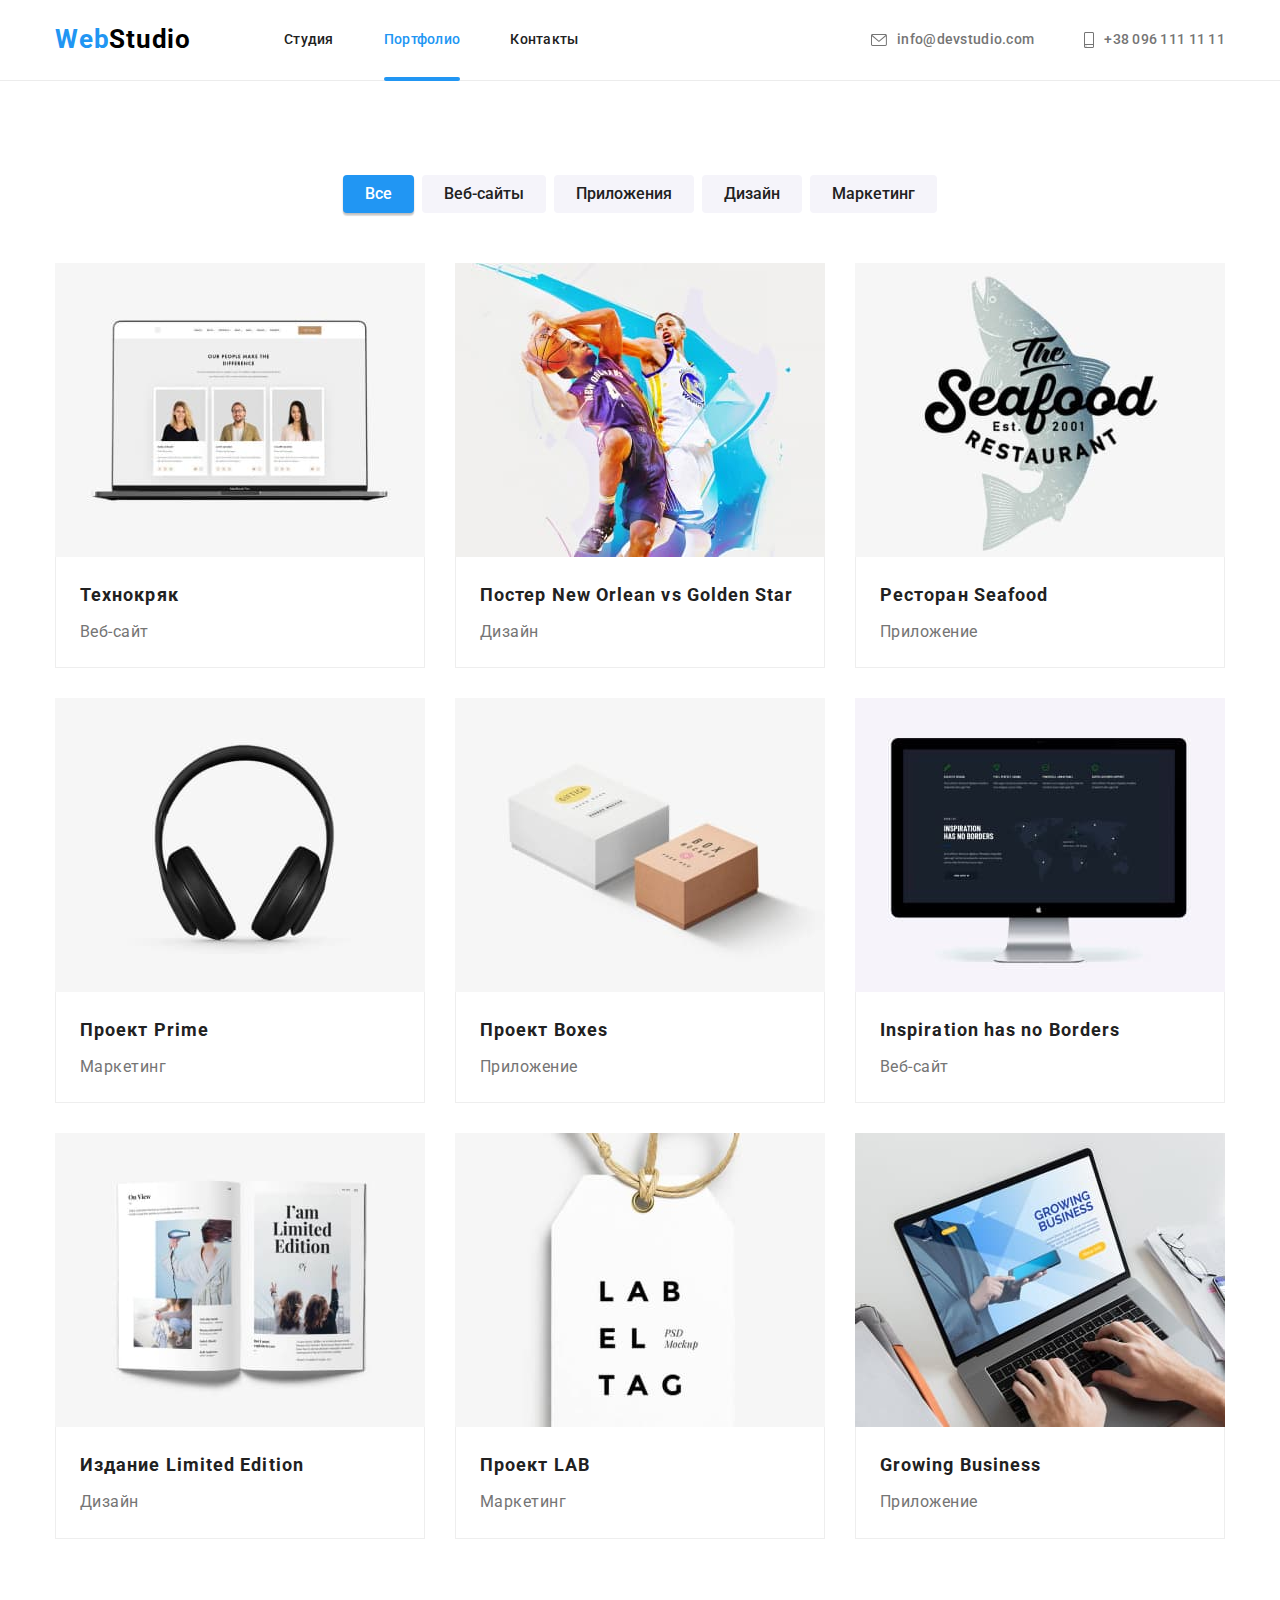
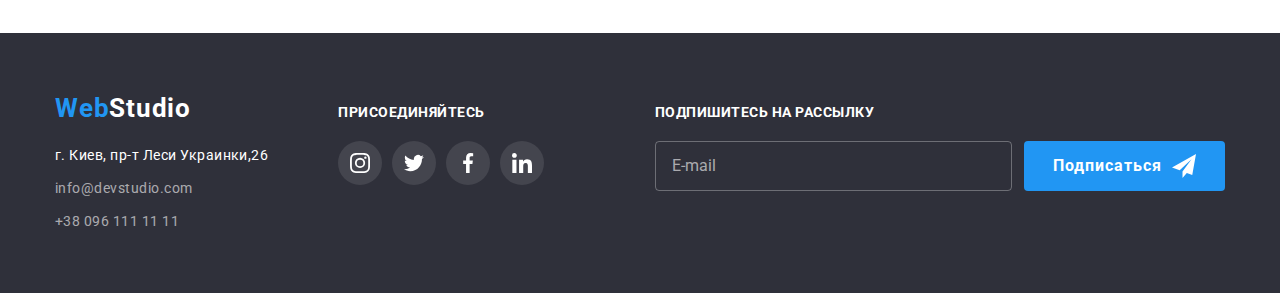
==== portfolio.html @ e4a5366d "start" ====
<!DOCTYPE html>
<html lang="ru">
  <head>
    <meta charset="UTF-8" />
    <meta http-equiv="X-UA-Compatible" content="IE=edge" />
    <meta name="viewport" content="width=device-width, initial-scale=1.0" />
    <title>Портфолио</title>
    <link rel="preconnect" href="https://fonts.googleapis.com" />
    <link rel="preconnect" href="https://fonts.gstatic.com" crossorigin />
    <link
      href="https://fonts.googleapis.com/css2?family=Raleway:wght@700&family=Roboto:wght@400;500;700;900&display=swap"
      rel="stylesheet"
    />
    <link
      rel="stylesheet"
      href="https://cdnjs.cloudflare.com/ajax/libs/modern-normalize/1.1.0/modern-normalize.min.css"
    />
    <link rel="stylesheet" href="./css/main.min.css" />
  </head>
  <body>
    <!-- Container Header -->

    <header class="header">
      <div class="header__conteiner conteiner">
        <!-- Header Navigation -->
        <nav class="nav">
          <a lang="en" href="./index.html" class="logo nav__logo link"
            >Web<span class="logo__black">Studio</span></a
          >
          <ul class="nav__list list">
            <li class="nav__item">
              <a href="./index.html" class="nav__link link">Студия</a>
            </li>
            <li class="nav__item nav__item--current">
              <a href="./portfolio.html" class="nav__link link nav__link--current">Портфолио</a>
            </li>
            <li class="nav__item"><a href="" class="nav__link link">Контакты</a></li>
          </ul>
        </nav>

        <!-- Header Contects -->

        <ul class="contacts list">
          <li class="contacts__item">
            <a class="contacts__link link" href="mailto:info@devstudio.com">
              <svg class="contacts__icon" width="16" height="12">
                <use href="./images/icons.svg#envelope"></use>
              </svg>
              info@devstudio.com
            </a>
          </li>
          <li class="contacts__item">
            <a class="contacts__link link" href="tel:+380961111111">
              <svg class="contacts__icon" width="10" height="16">
                <use href="./images/icons.svg#smartphone"></use>
              </svg>
              +38 096 111 11 11
            </a>
          </li>
        </ul>
      </div>
    </header>

    <!-- Container Portfolio -->

    <main>
      <!-- section Portfolio -->

      <section class="works section">
        <div class="conteiner">
          <!-- Potrfolio navigation -->

          <ul class="buttons list">
            <li class="buttons__item">
              <button type="button" class="works__button works__button--current">Все</button>
            </li>

            <li class="buttons__item">
              <button type="button" class="works__button">Веб-сайты</button>
            </li>

            <li class="buttons__item">
              <button type="button" class="works__button">Приложения</button>
            </li>

            <li class="buttons__item">
              <button type="button" class="works__button">Дизайн</button>
            </li>

            <li class="buttons__item">
              <button type="button" class="works__button">Маркетинг</button>
            </li>
          </ul>

          <!-- Works -->

          <h1 class="works__titel visually-hidden">Работы</h1>
          <ul class="works__list list">
            <li class="works__item">
              <a class="product link" href="">
                <div class="product__thumb">
                  <img
                    src="./images/portfol-1.jpg"
                    alt="ноутбук с вебсайтом"
                    width="370"
                    height="294"
                  />

                  <div class="product__overlay">
                    <p class="product__info">
                      Технокряк это современная площадка распространения коронавируса. Компании
                      используют эту платформу для цифрового шпионажа и атак на защищённые сервера
                      конкурентов.
                    </p>
                  </div>
                </div>

                <div class="product__name">
                  <h2 class="product__caption">Технокряк</h2>
                  <p class="product__text">Веб-сайт</p>
                </div>
              </a>
            </li>

            <li class="works__item">
              <a class="product link" href="">
                <div class="product__thumb">
                  <img src="./images/portfol-2.jpg" alt="баскетболисты" width="370" height="294" />
                  <div class="product__overlay">
                    <p class="product__info">
                      Lorem ipsum dolor sit amet consectetur adipisicing elit. Explicabo aliquam
                      ipsam enim dolor reiciendis repellat non, saepe obcaecati praesentium quas
                      repellendus rerum aspernatur accusantium in illum cupiditate minima provident
                      quae.
                    </p>
                  </div>
                </div>

                <div class="product__name">
                  <h2 class="product__caption">
                    Постер <span lang="en">New Orlean vs Golden Star</span>
                  </h2>
                  <p class="product__text">Дизайн</p>
                </div>
              </a>
            </li>

            <li class="works__item">
              <a class="product link" href="">
                <div class="product__thumb">
                  <img src="./images/portfol-3.jpg" alt="лого с рыбой" width="370" height="294" />
                  <div class="product__overlay">
                    <p class="product__info">
                      Lorem ipsum dolor sit amet consectetur adipisicing elit. Explicabo aliquam
                      ipsam enim dolor reiciendis repellat non, saepe obcaecati praesentium quas
                      repellendus rerum aspernatur accusantium in illum cupiditate minima provident
                      quae.
                    </p>
                  </div>
                </div>

                <div class="product__name">
                  <h2 class="product__caption">Ресторан <span lang="en">Seafood</span></h2>
                  <p class="product__text">Приложение</p>
                </div>
              </a>
            </li>

            <li class="works__item">
              <a class="product link" href="">
                <div class="product__thumb">
                  <img src="./images/portfol-4.jpg" alt="наушники" width="370" height="294" />
                  <div class="product__overlay">
                    <p class="product__info">
                      Lorem ipsum dolor sit amet consectetur adipisicing elit. Explicabo aliquam
                      ipsam enim dolor reiciendis repellat non, saepe obcaecati praesentium quas
                      repellendus rerum aspernatur accusantium in illum cupiditate minima provident
                      quae.
                    </p>
                  </div>
                </div>

                <div class="product__name">
                  <h2 class="product__caption">Проект <span>Prime</span></h2>
                  <p class="product__text">Маркетинг</p>
                </div>
              </a>
            </li>

            <li class="works__item">
              <a class="product link" href="">
                <div class="product__thumb">
                  <img src="./images/portfol-5.jpg" alt="две коробки" width="370" height="294" />
                  <div class="product__overlay">
                    <p class="product__info">
                      Lorem ipsum dolor sit amet consectetur adipisicing elit. Explicabo aliquam
                      ipsam enim dolor reiciendis repellat non, saepe obcaecati praesentium quas
                      repellendus rerum aspernatur accusantium in illum cupiditate minima provident
                      quae.
                    </p>
                  </div>
                </div>

                <div class="product__name">
                  <h2 class="product__caption">Проект <span lang="en">Boxes</span></h2>
                  <p class="product__text">Приложение</p>
                </div>
              </a>
            </li>

            <li class="works__item">
              <a class="product link" href="">
                <div class="product__thumb">
                  <img
                    src="./images/portfol-6.jpg"
                    alt="монитор компьютера"
                    width="370"
                    height="294"
                  />
                  <div class="product__overlay">
                    <p class="product__info">
                      Lorem ipsum dolor sit amet consectetur adipisicing elit. Explicabo aliquam
                      ipsam enim dolor reiciendis repellat non, saepe obcaecati praesentium quas
                      repellendus rerum aspernatur accusantium in illum cupiditate minima provident
                      quae.
                    </p>
                  </div>
                </div>
                <div class="product__name">
                  <h2 lang="en" class="product__caption">Inspiration has no Borders</h2>
                  <p class="product__text">Веб-сайт</p>
                </div>
              </a>
            </li>

            <li class="works__item">
              <a class="product link" href="">
                <div class="product__thumb">
                  <img
                    src="./images/portfol-7.jpg"
                    alt="развернутая книга"
                    width="370"
                    height="294"
                  />
                  <div class="product__overlay">
                    <p class="product__info">
                      Lorem ipsum dolor sit amet consectetur adipisicing elit. Explicabo aliquam
                      ipsam enim dolor reiciendis repellat non, saepe obcaecati praesentium quas
                      repellendus rerum aspernatur accusantium in illum cupiditate minima provident
                      quae.
                    </p>
                  </div>
                </div>
                <div class="product__name">
                  <h2 class="product__caption">Издание <span lang="en">Limited Edition</span></h2>
                  <p class="product__text">Дизайн</p>
                </div>
              </a>
            </li>

            <li class="works__item">
              <a class="product link" href="">
                <div class="product__thumb">
                  <img src="./images/portfol-8.jpg" alt="бирка с лого" width="370" height="294" />
                  <div class="product__overlay">
                    <p class="product__info">
                      Lorem ipsum dolor sit amet consectetur adipisicing elit. Explicabo aliquam
                      ipsam enim dolor reiciendis repellat non, saepe obcaecati praesentium quas
                      repellendus rerum aspernatur accusantium in illum cupiditate minima provident
                      quae.
                    </p>
                  </div>
                </div>
                <div class="product__name">
                  <h2 class="product__caption">Проект <span lang="en">LAB</span></h2>
                  <p class="product__text">Маркетинг</p>
                </div>
              </a>
            </li>

            <li class="works__item">
              <a class="product link" href="">
                <div class="product__thumb">
                  <img
                    src="./images/portfol-9.jpg"
                    alt="открытый ноутбук с руками"
                    width="370"
                    height="294"
                  />
                  <div class="product__overlay">
                    <p class="product__info">
                      Lorem ipsum dolor sit amet consectetur adipisicing elit. Explicabo aliquam
                      ipsam enim dolor reiciendis repellat non, saepe obcaecati praesentium quas
                      repellendus rerum aspernatur accusantium in illum cupiditate minima provident
                      quae.
                    </p>
                  </div>
                </div>
                <div class="product__name">
                  <h2 lang="en" class="product__caption">Growing Business</h2>
                  <p class="product__text">Приложение</p>
                </div>
              </a>
            </li>
          </ul>
        </div>
      </section>
    </main>

    <!-- Container Information -->

    <footer class="footer">
      <div class="conteiner footer__conteiner">
        <!-- Address -->

        <div class="address">
          <a lang="en" href="./index.html" class="logo footer__logo link"
            >Web<span class="logo__white">Studio</span></a
          >
          <address>
            <ul class="address__list list">
              <li class="address__item">
                <a
                  href="https://goo.gl/maps/yYDRXDm1d8VH44QLA"
                  target="_blank"
                  class="address__link address__link--map link"
                  >г. Киев, пр-т Леси Украинки,26</a
                >
              </li>
              <li class="address__item">
                <a href="mailto:info@devstudio.com" class="address__link link"
                  >info@devstudio.com</a
                >
              </li>
              <li class="address__item">
                <a href="tel:+380961111111" class="address__link link">+38 096 111 11 11</a>
              </li>
            </ul>
          </address>
        </div>

        <!-- Footer Links -->

        <div class="footer-links">
          <b class="footer-links__caption">присоединяйтесь</b>
          <ul class="networks list">
            <li class="networks__item">
              <a class="networks__link networks__link--fotter" href="" aria-label="instagram">
                <svg class="networks__icon networks__icon--footer">
                  <use href="./images/icons.svg#instagram"></use>
                </svg>
              </a>
            </li>

            <li class="networks__item">
              <a class="networks__link networks__link--fotter" href="" aria-label="twitter">
                <svg class="networks__icon networks__icon--footer">
                  <use href="./images/icons.svg#twitter"></use>
                </svg>
              </a>
            </li>

            <li class="networks__item">
              <a class="networks__link networks__link--fotter" href="" aria-label="facebook">
                <svg class="networks__icon networks__icon--footer">
                  <use href="./images/icons.svg#facebook"></use>
                </svg>
              </a>
            </li>

            <li class="networks__item">
              <a class="networks__link networks__link--fotter" href="" aria-label="linkedin">
                <svg class="networks__icon networks__icon--footer">
                  <use href="./images/icons.svg#linkedin"></use>
                </svg>
              </a>
            </li>
          </ul>
        </div>

        <!-- Footer mailing -->

        <form name="footer-form" autocomplete="on" class="footer-form">
          <strong class="footer-form__titel">Подпишитесь на рассылку</strong>
          <div class="mailing">
            <input type="email" name="mail" placeholder="E-mail" class="mailing__input" />

            <button type="submit" class="button footer__button">
              Подписаться
              <svg class="button__icon" width="24" height="24">
                <use href="./images/icons.svg#icon-send"></use>
              </svg>
            </button>
          </div>
        </form>
      </div>
    </footer>

    <script>
      const { height: headerHeight } = document.querySelector('.header').getBoundingClientRect();
      document.body.style.paddingTop = `${headerHeight}px`;
    </script>
  </body>
</html>
---- css/main.min.css ----
body{background-color:#fff;color:#757575;font-family:"Roboto",sans-serif;letter-spacing:.03em}h1,h2,h3,ul,p{margin:0}img{display:block;max-width:100%;height:auto}.link{text-decoration:none}.list{padding:0;margin:0;list-style:none}.visually-hidden{position:absolute;width:1px;height:1px;margin:-1px;border:0;padding:0;clip:rect(0 0 0 0);overflow:hidden}.works__button,.hero__button,.footer__button,.modal__button{display:inline-block;font-family:inherit;text-align:center;border:0;border-radius:4px;-webkit-transition:background-color 250ms cubic-bezier(0.4, 0, 0.2, 1),color 250ms cubic-bezier(0.4, 0, 0.2, 1);transition:background-color 250ms cubic-bezier(0.4, 0, 0.2, 1),color 250ms cubic-bezier(0.4, 0, 0.2, 1)}.conteiner{width:1200px;margin-left:auto;margin-right:auto;padding:0 15px}.networks{display:-webkit-box;display:-ms-flexbox;display:flex}.networks__item:not(:last-child){margin-right:10px}.networks__link{display:-webkit-box;display:-ms-flexbox;display:flex;-webkit-box-pack:center;-ms-flex-pack:center;justify-content:center;-webkit-box-align:center;-ms-flex-align:center;align-items:center;width:44px;height:44px;border-radius:50%;-webkit-transition:background-color 250ms cubic-bezier(0.4, 0, 0.2, 1);transition:background-color 250ms cubic-bezier(0.4, 0, 0.2, 1)}.networks__link--fotter{background-color:rgba(255,255,255,.1)}.networks__link:hover,.networks__link:focus{background-color:#2196f3}.networks__icon{width:20px;height:20px}.networks__icon--footer{fill:#fff}.networks__icon--team{fill:#afb1b8;-webkit-transition:fill 250ms cubic-bezier(0.4, 0, 0.2, 1);transition:fill 250ms cubic-bezier(0.4, 0, 0.2, 1)}.networks__link:hover .networks__icon--team,.networks__link:focus .networks__icon--team{fill:#fff}.logo{color:#2196f3;font-family:"Roboto",sans-serif;font-weight:700;font-size:26px;line-height:1.2;letter-spacing:.03em}.nav__logo{padding:24px 0}.logo__black{color:#000}.footer__logo{display:inline-block;margin-bottom:20px}.logo__white{color:#fff}.header{position:fixed;top:0;left:0;width:100%;min-height:80px;z-index:1;border-bottom:1px solid #ececec;background-color:#fff;font-weight:500;font-size:14px;line-height:1.14;letter-spacing:.02em}.header__conteiner{display:-webkit-box;display:-ms-flexbox;display:flex}.nav{display:-webkit-box;display:-ms-flexbox;display:flex;-webkit-box-align:center;-ms-flex-align:center;align-items:center}.nav__list{position:relative;display:-webkit-box;display:-ms-flexbox;display:flex;margin-left:93px}.nav__link{display:block;padding:32px 0;color:#212121;-webkit-transition:color 250ms cubic-bezier(0.4, 0, 0.2, 1);transition:color 250ms cubic-bezier(0.4, 0, 0.2, 1)}.nav__link--current{position:relative;color:#2196f3}.nav__link--current::after{position:absolute;left:0;bottom:-1px;display:inline-block;content:"";width:100%;height:4px;border-radius:2px;background-color:#2196f3}.nav__link:hover,.nav__link:focus{color:#2196f3}.nav__item{position:relative}.nav__item:not(:last-child){margin-right:50px}.contacts{display:-webkit-box;display:-ms-flexbox;display:flex;margin-left:auto}.contacts__item:not(:last-child){margin-right:50px}.contacts__link{display:-webkit-box;display:-ms-flexbox;display:flex;padding:32px 0;-webkit-box-align:center;-ms-flex-align:center;align-items:center;color:#757575;-webkit-transition:color 250ms cubic-bezier(0.4, 0, 0.2, 1);transition:color 250ms cubic-bezier(0.4, 0, 0.2, 1)}.contacts__link:hover,.contacts__link:focus{color:#2196f3}.contacts__icon{display:inline-block;margin-right:10px;fill:#757575;-webkit-transition:fill 250ms cubic-bezier(0.4, 0, 0.2, 1);transition:fill 250ms cubic-bezier(0.4, 0, 0.2, 1)}.contacts__link:hover .contacts__icon,.contacts__link:focus .contacts__icon{fill:#2196f3}.hero{max-width:1600px;height:600px;margin-left:auto;margin-right:auto;padding:200px 0;background-color:#c4c4c4;background-image:-webkit-gradient(linear, left top, right top, from(rgba(47, 48, 58, 0.4)), to(rgba(47, 48, 58, 0.4))),url(../images/bg-img.jpg);background-image:linear-gradient(to right, rgba(47, 48, 58, 0.4), rgba(47, 48, 58, 0.4)),url(../images/bg-img.jpg);background-size:1600px;background-position:cover;background-repeat:no-repeat;text-align:center}.hero__title{width:696px;margin-left:auto;margin-right:auto;margin-bottom:30px;color:#fff;font-weight:900;font-size:44px;line-height:1.5;text-align:center;letter-spacing:.06em;text-transform:uppercase}.section{padding:94px 0}.section__title{margin-bottom:50px;color:#212121;font-weight:700;font-size:36px;line-height:1.17;text-align:center}.section--padding{padding-top:0}.section--background{background-color:#f5f4fa}.specifics{display:-webkit-box;display:-ms-flexbox;display:flex}.specifics__item{max-width:270px}.specifics__item:not(:last-child){margin-right:30px}.specifics__box{display:-webkit-box;display:-ms-flexbox;display:flex;height:120px;margin-bottom:30px;background-color:#f5f4fa;border-radius:4px;-webkit-box-pack:center;-ms-flex-pack:center;justify-content:center;-webkit-box-align:center;-ms-flex-align:center;align-items:center}.specifics__icon{width:70px;height:70px}.specifics__caption{color:#212121;margin-bottom:10px;font-weight:700;font-size:14px;line-height:1.14;text-transform:uppercase}.specifics__text{font-size:14px;line-height:1.7}.features{display:-webkit-box;display:-ms-flexbox;display:flex}.features__item:not(:last-child){margin-right:30px}.features__card{position:relative}.features__thumb{display:-webkit-box;display:-ms-flexbox;display:flex;position:absolute;bottom:0;width:100%;height:70px;-webkit-box-pack:center;-ms-flex-pack:center;justify-content:center;-webkit-box-align:center;-ms-flex-align:center;align-items:center;background-color:rgba(47,48,58,.8)}.features__caption{color:#fff;font-weight:700;font-size:14px;line-height:1.14;text-align:center;letter-spacing:.03em;text-transform:uppercase}.team{display:-webkit-box;display:-ms-flexbox;display:flex}.team__item{max-width:270px;border-radius:0px 0px 4px 4px;background-color:#fff;-webkit-box-shadow:0px 1px 3px rgba(0,0,0,.12),0px 1px 1px rgba(0,0,0,.14),0px 2px 1px rgba(0,0,0,.2);box-shadow:0px 1px 3px rgba(0,0,0,.12),0px 1px 1px rgba(0,0,0,.14),0px 2px 1px rgba(0,0,0,.2)}.team__item:not(:last-child){margin-right:30px}.team__card{padding:30px}.team__caption{color:#212121;margin-bottom:10px;font-weight:500;font-size:16px;line-height:1.19;text-align:center}.team__text{font-size:16px;line-height:1.19;text-align:center;margin-bottom:16px}.clients{display:-webkit-box;display:-ms-flexbox;display:flex}.clients__item:not(:last-child){margin-right:30px}.clients__links{display:-webkit-box;display:-ms-flexbox;display:flex;-webkit-box-pack:center;-ms-flex-pack:center;justify-content:center;-webkit-box-align:center;-ms-flex-align:center;align-items:center;width:170px;height:92px;border:1px solid #afb1b8;border-radius:4px;-webkit-transition:border 250ms cubic-bezier(0.4, 0, 0.2, 1);transition:border 250ms cubic-bezier(0.4, 0, 0.2, 1)}.clients__links:hover,.clients__links:focus{border:1px solid #2196f3}.clients__icon{fill:#afb1b8;-webkit-transition:fill 250ms cubic-bezier(0.4, 0, 0.2, 1);transition:fill 250ms cubic-bezier(0.4, 0, 0.2, 1)}.clients__links:hover .clients__icon,.clients__links:focus .clients__icon{fill:#2196f3}.footer{padding-top:60px;padding-bottom:60px;background-color:#2f303a}.footer__conteiner{display:-webkit-box;display:-ms-flexbox;display:flex;-webkit-box-align:baseline;-ms-flex-align:baseline;align-items:baseline}.address{margin-right:70px}.address__list{font-style:normal;font-size:14px;line-height:1.7}.address__item:not(:last-child){margin-bottom:9px}.address__link{color:rgba(255,255,255,.6);-webkit-transition:color 250ms cubic-bezier(0.4, 0, 0.2, 1);transition:color 250ms cubic-bezier(0.4, 0, 0.2, 1)}.address__link:hover,.address__link:hover{color:#2196f3}.address__link--map{color:#fff;-webkit-transition:color 250ms cubic-bezier(0.4, 0, 0.2, 1);transition:color 250ms cubic-bezier(0.4, 0, 0.2, 1)}.footer-links__caption{display:inline-block;margin-bottom:20px;color:#fff;font-weight:700;font-size:14px;line-height:1.14;text-transform:uppercase}.footer-form{display:-webkit-box;display:-ms-flexbox;display:flex;-webkit-box-orient:vertical;-webkit-box-direction:normal;-ms-flex-direction:column;flex-direction:column;width:570px;margin-left:auto}.footer-form__titel{margin-bottom:20px;color:#fff;font-weight:700;font-size:14px;line-height:1.14;text-transform:uppercase}.mailing{display:-webkit-box;display:-ms-flexbox;display:flex;-webkit-box-align:stretch;-ms-flex-align:stretch;align-items:stretch}.mailing__input{display:inline-block;padding-left:16px;-webkit-box-flex:1;-ms-flex-positive:1;flex-grow:1;border:1px solid rgba(255,255,255,.3);border-radius:4px;background-color:rgba(0,0,0,0);color:rgba(255,255,255,.6)}.mailing__input::-webkit-input-placeholder{color:rgba(255,255,255,.6);font-size:16px;line-height:1.25px}.mailing__input::-moz-placeholder{color:rgba(255,255,255,.6);font-size:16px;line-height:1.25px}.mailing__input:-ms-input-placeholder{color:rgba(255,255,255,.6);font-size:16px;line-height:1.25px}.mailing__input::-ms-input-placeholder{color:rgba(255,255,255,.6);font-size:16px;line-height:1.25px}.mailing__input::placeholder{color:rgba(255,255,255,.6);font-size:16px;line-height:1.25px}.buttons{margin-bottom:50px;display:-webkit-box;display:-ms-flexbox;display:flex;-webkit-box-pack:center;-ms-flex-pack:center;justify-content:center}.buttons__item:not(:last-child){margin-right:8px}.works__list{display:-webkit-box;display:-ms-flexbox;display:flex;-ms-flex-wrap:wrap;flex-wrap:wrap}.works__item{width:370px;margin-right:30px;margin-bottom:30px}.works__item:nth-child(3n){margin-right:0}.works__item:nth-last-child(-n+3){margin-bottom:0}.product{display:block;-webkit-transition:-webkit-box-shadow 250ms cubic-bezier(0.4, 0, 0.2, 1);transition:-webkit-box-shadow 250ms cubic-bezier(0.4, 0, 0.2, 1);transition:box-shadow 250ms cubic-bezier(0.4, 0, 0.2, 1);transition:box-shadow 250ms cubic-bezier(0.4, 0, 0.2, 1), -webkit-box-shadow 250ms cubic-bezier(0.4, 0, 0.2, 1)}.product:hover,.product:focus{-webkit-box-shadow:0px 4px 4px rgba(0,0,0,.25),0px 1px 1px rgba(0,0,0,.12),0px 4px 4px rgba(0,0,0,.06),1px 4px 6px rgba(0,0,0,.16);box-shadow:0px 4px 4px rgba(0,0,0,.25),0px 1px 1px rgba(0,0,0,.12),0px 4px 4px rgba(0,0,0,.06),1px 4px 6px rgba(0,0,0,.16)}.product__thumb{position:relative;overflow:hidden}.product__info{color:#fff;font-size:18px;line-height:1.56}.product__name{border:1px solid #eee;border-top:none;padding:20px 24px}.product__caption{color:#212121;margin-bottom:4px;font-weight:700;font-size:18px;line-height:2;letter-spacing:.06em}.product__text{color:#757575;font-style:normal;font-size:16px;line-height:1.9}.product__overlay{position:absolute;top:0;left:0;width:100%;height:100%;padding:63px 24px;background-color:rgba(33,150,243,.9);-webkit-transition:opacity 250ms cubic-bezier(0.4, 0, 0.2, 1),-webkit-transform 250ms cubic-bezier(0.4, 0, 0.2, 1);transition:opacity 250ms cubic-bezier(0.4, 0, 0.2, 1),-webkit-transform 250ms cubic-bezier(0.4, 0, 0.2, 1);transition:transform 250ms cubic-bezier(0.4, 0, 0.2, 1),opacity 250ms cubic-bezier(0.4, 0, 0.2, 1);transition:transform 250ms cubic-bezier(0.4, 0, 0.2, 1),opacity 250ms cubic-bezier(0.4, 0, 0.2, 1),-webkit-transform 250ms cubic-bezier(0.4, 0, 0.2, 1);-webkit-transform:translateY(100%);transform:translateY(100%);overflow:auto;opacity:0}.product:hover .product__overlay,.product:focus .product__overlay{-webkit-transform:translateY(0);transform:translateY(0);opacity:1}.hero__button,.footer__button,.modal__button{min-width:200px;padding:10px 32px;background-color:#2196f3;color:#fff;cursor:pointer;-webkit-transition:background-color 250ms cubic-bezier(0.4, 0, 0.2, 1),color 250ms cubic-bezier(0.4, 0, 0.2, 1);transition:background-color 250ms cubic-bezier(0.4, 0, 0.2, 1),color 250ms cubic-bezier(0.4, 0, 0.2, 1);font-weight:700;font-size:16px;line-height:1.9;letter-spacing:.06em}.hero__button:hover,.hero__button:focus,.footer__button:hover,.footer__button:focus,.modal__button:hover,.modal__button:focus{background-color:#188ce8;color:#fff}.footer__button{display:-webkit-box;display:-ms-flexbox;display:flex;-webkit-box-align:center;-ms-flex-align:center;align-items:center;margin-left:12px;padding:10px 29px}.button__icon{display:inline-block;width:24px;height:24px;margin-left:10px}.modal__button{-webkit-box-shadow:0px 1px 3px rgba(0,0,0,.12),0px 1px 1px rgba(0,0,0,.14),0px 2px 1px rgba(0,0,0,.2);box-shadow:0px 1px 3px rgba(0,0,0,.12),0px 1px 1px rgba(0,0,0,.14),0px 2px 1px rgba(0,0,0,.2)}.works__button{padding:6px 22px;background-color:#f5f4fa;color:#212121;cursor:pointer;-webkit-transition:background-color 250ms cubic-bezier(0.4, 0, 0.2, 1),color 250ms cubic-bezier(0.4, 0, 0.2, 1),-webkit-box-shadow 250ms cubic-bezier(0.4, 0, 0.2, 1);transition:background-color 250ms cubic-bezier(0.4, 0, 0.2, 1),color 250ms cubic-bezier(0.4, 0, 0.2, 1),-webkit-box-shadow 250ms cubic-bezier(0.4, 0, 0.2, 1);transition:background-color 250ms cubic-bezier(0.4, 0, 0.2, 1),color 250ms cubic-bezier(0.4, 0, 0.2, 1),box-shadow 250ms cubic-bezier(0.4, 0, 0.2, 1);transition:background-color 250ms cubic-bezier(0.4, 0, 0.2, 1),color 250ms cubic-bezier(0.4, 0, 0.2, 1),box-shadow 250ms cubic-bezier(0.4, 0, 0.2, 1),-webkit-box-shadow 250ms cubic-bezier(0.4, 0, 0.2, 1);font-weight:500;font-size:16px;line-height:1.6}.works__button--current,.works__button:hover,.works__button:focus{background-color:#2196f3;color:#fff;-webkit-box-shadow:0px 3px 1px rgba(0,0,0,.1),0px 1px 2px rgba(0,0,0,.08),0px 2px 2px rgba(0,0,0,.12);box-shadow:0px 3px 1px rgba(0,0,0,.1),0px 1px 2px rgba(0,0,0,.08),0px 2px 2px rgba(0,0,0,.12)}.backdrop{position:fixed;top:0;left:0;width:100%;height:100%;z-index:2;background-color:rgba(0,0,0,.2);opacity:1;-webkit-transition:opacity 250ms cubic-bezier(0.4, 0, 0.2, 1),visibility 250ms cubic-bezier(0.4, 0, 0.2, 1);transition:opacity 250ms cubic-bezier(0.4, 0, 0.2, 1),visibility 250ms cubic-bezier(0.4, 0, 0.2, 1)}.backdrop.is-hidden{visibility:hidden;opacity:0;pointer-events:none}.backdrop-button{position:absolute;top:8px;right:8px;display:-webkit-box;display:-ms-flexbox;display:flex;-webkit-box-pack:center;-ms-flex-pack:center;justify-content:center;-webkit-box-align:center;-ms-flex-align:center;align-items:center;margin:0;padding:0;width:30px;height:30px;border-radius:50%;border:1px solid rgba(0,0,0,.1);background-color:#fff;cursor:pointer}.backdrop-button__icon{width:18px;height:18px;-webkit-transition:fill 250ms cubic-bezier(0.4, 0, 0.2, 1);transition:fill 250ms cubic-bezier(0.4, 0, 0.2, 1)}.backdrop-button:hover .backdrop-button__icon{fill:#2196f3}.modal{position:absolute;top:50%;left:50%;min-width:528px;min-height:581px;padding:40px;border-radius:4px;background-color:#fff;-webkit-box-shadow:0px 1px 3px rgba(0,0,0,.12),0px 1px 1px rgba(0,0,0,.14),0px 2px 1px rgba(0,0,0,.2);box-shadow:0px 1px 3px rgba(0,0,0,.12),0px 1px 1px rgba(0,0,0,.14),0px 2px 1px rgba(0,0,0,.2);-webkit-transform:translate(-50%, -50%) scale(1);transform:translate(-50%, -50%) scale(1);-webkit-transition:-webkit-transform 250ms cubic-bezier(0.4, 0, 0.2, 1);transition:-webkit-transform 250ms cubic-bezier(0.4, 0, 0.2, 1);transition:transform 250ms cubic-bezier(0.4, 0, 0.2, 1);transition:transform 250ms cubic-bezier(0.4, 0, 0.2, 1), -webkit-transform 250ms cubic-bezier(0.4, 0, 0.2, 1)}.backdrop.is-hidden+.modal{-webkit-transform:translate(-50%, -50%) scale(1.1);transform:translate(-50%, -50%) scale(1.1)}.modal-form{display:-webkit-box;display:-ms-flexbox;display:flex;-webkit-box-orient:vertical;-webkit-box-direction:normal;-ms-flex-direction:column;flex-direction:column;-webkit-box-align:center;-ms-flex-align:center;align-items:center}.modal-form__titel{display:inline-block;margin-bottom:12px;color:#212121;font-weight:700;font-size:20px;line-height:1.15;text-align:center}.modal-form__meta{display:-webkit-box;display:-ms-flexbox;display:flex;-webkit-box-orient:vertical;-webkit-box-direction:normal;-ms-flex-direction:column;flex-direction:column;width:100%;margin-bottom:20px}.modal-form__field{display:-webkit-box;display:-ms-flexbox;display:flex;-webkit-box-orient:vertical;-webkit-box-direction:normal;-ms-flex-direction:column;flex-direction:column;margin-bottom:10px}.modal-form__label{margin-bottom:4px;font-size:12px;line-height:1.17;letter-spacing:.01em}.modal-form__inner{position:relative}.modal-form__input{width:100%;padding:11px 12px;padding-left:42px;height:40px;border:1px solid rgba(33,33,33,.2);border-radius:4px;outline:0px;-webkit-transition:border 250ms cubic-bezier(0.4, 0, 0.2, 1);transition:border 250ms cubic-bezier(0.4, 0, 0.2, 1);font-size:12px;line-height:1.17;letter-spacing:.01em}.modal-form__input:hover,.modal-form__input:focus{border:1px solid #2196f3;cursor:pointer}.modal-form__icon{position:absolute;bottom:0;left:12px;top:50%;-webkit-transform:translateY(-50%);transform:translateY(-50%);-webkit-transition:fill 250ms cubic-bezier(0.4, 0, 0.2, 1);transition:fill 250ms cubic-bezier(0.4, 0, 0.2, 1)}.modal-form__input:hover+.modal-form__icon,.modal-form__input:focus+.modal-form__icon{fill:#2196f3;cursor:pointer}.modal-form__comment{display:-webkit-box;display:-ms-flexbox;display:flex;-webkit-box-orient:vertical;-webkit-box-direction:normal;-ms-flex-direction:column;flex-direction:column}.modal-form__textarea{padding:12px 16px;width:100%;height:120px;border:1px solid rgba(33,33,33,.2);border-radius:4px;resize:none;outline:0px;font-size:12px;line-height:1.17;letter-spacing:.01em}.modal-form__textarea:hover,.modal-form__textarea:focus{border:1px solid #2196f3;cursor:pointer}.modal-form__textarea::-webkit-input-placeholder{color:rgba(117,117,117,.5);font-size:12px;line-height:1.17;letter-spacing:.01em}.modal-form__textarea::-moz-placeholder{color:rgba(117,117,117,.5);font-size:12px;line-height:1.17;letter-spacing:.01em}.modal-form__textarea:-ms-input-placeholder{color:rgba(117,117,117,.5);font-size:12px;line-height:1.17;letter-spacing:.01em}.modal-form__textarea::-ms-input-placeholder{color:rgba(117,117,117,.5);font-size:12px;line-height:1.17;letter-spacing:.01em}.modal-form__textarea::placeholder{color:rgba(117,117,117,.5);font-size:12px;line-height:1.17;letter-spacing:.01em}.policy{display:-webkit-inline-box;display:-ms-inline-flexbox;display:inline-flex;-webkit-box-align:center;-ms-flex-align:center;align-items:center;margin-bottom:30px}.policy__label{display:-webkit-inline-box;display:-ms-inline-flexbox;display:inline-flex;-webkit-box-align:center;-ms-flex-align:center;align-items:center;cursor:pointer}.policy__text{font-size:14px;line-height:1.71}.policy__link{margin-left:3px;color:#2196f3;font-size:14px;line-height:1.71;-webkit-text-decoration-line:underline;text-decoration-line:underline}.checkbox{position:absolute;width:1px;height:1px;margin:-1px;border:0;padding:0;clip:rect(0 0 0 0);overflow:hidden}.policy__icon{display:inline-block;width:16px;height:15px;margin-right:7px;background-image:url(../images/icon-check-1.svg);background-repeat:no-repeat;background-size:contain;background-position:center}.checkbox:checked+.policy__icon{background-image:url(../images/icon-check-2.svg);background-repeat:no-repeat;background-size:contain;background-position:center}/*# sourceMappingURL=main.min.css.map */
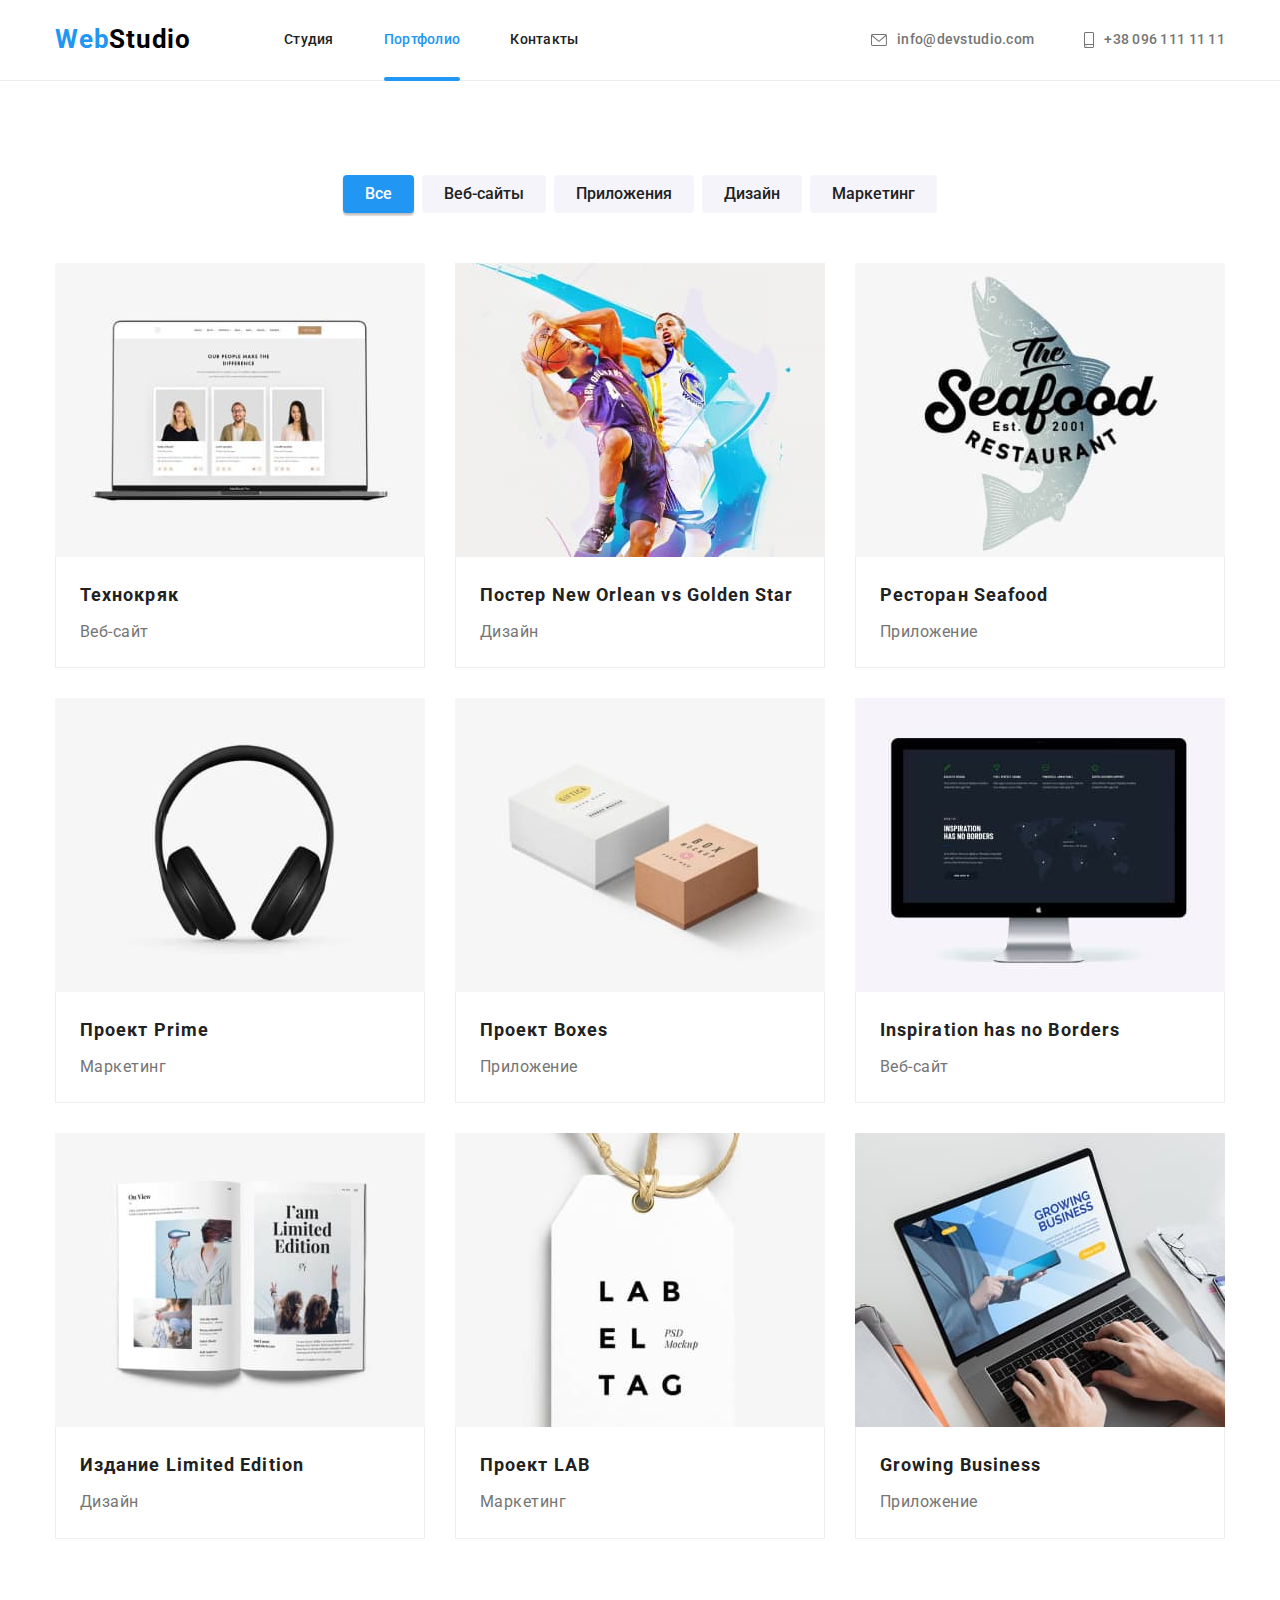
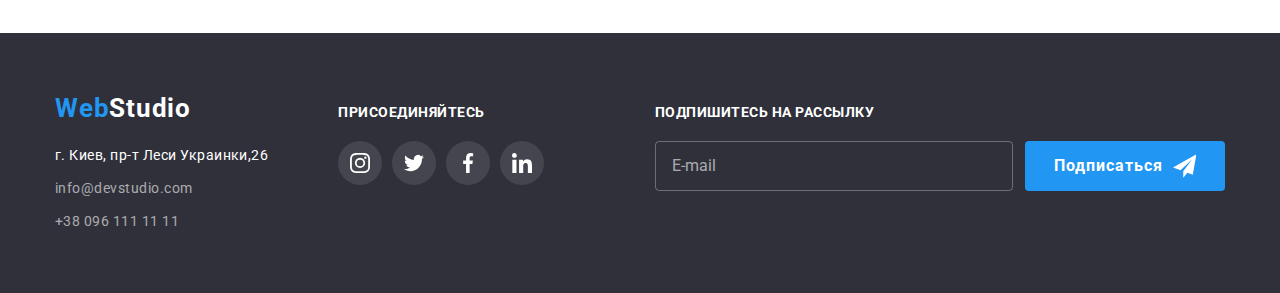
==== commit c2a5e171: "поправка adaptiv Footer Portfolio" ====
--- a/portfolio.html
+++ b/portfolio.html
@@ -313,72 +313,74 @@
       <div class="conteiner footer__conteiner">
         <!-- Address -->
 
-        <div class="address">
-          <a lang="en" href="./index.html" class="logo footer__logo link"
-            >Web<span class="logo__white">Studio</span></a
-          >
-          <address>
-            <ul class="address__list list">
-              <li class="address__item">
-                <a
-                  href="https://goo.gl/maps/yYDRXDm1d8VH44QLA"
-                  target="_blank"
-                  class="address__link address__link--map link"
-                  >г. Киев, пр-т Леси Украинки,26</a
-                >
+        <div class="footer__inner">
+          <div class="address">
+            <a lang="en" href="./index.html" class="logo footer__logo link"
+              >Web<span class="logo__white">Studio</span></a
+            >
+            <address>
+              <ul class="address__list list">
+                <li class="address__item">
+                  <a
+                    href="https://goo.gl/maps/yYDRXDm1d8VH44QLA"
+                    target="_blank"
+                    class="address__link address__link--map link"
+                    >г. Киев, пр-т Леси Украинки,26</a
+                  >
+                </li>
+                <li class="address__item">
+                  <a href="mailto:info@devstudio.com" class="address__link link"
+                    >info@devstudio.com</a
+                  >
+                </li>
+                <li class="address__item">
+                  <a href="tel:+380961111111" class="address__link link">+38 096 111 11 11</a>
+                </li>
+              </ul>
+            </address>
+          </div>
+
+          <!-- Footer Links -->
+
+          <div class="footer-links">
+            <b class="footer-links__caption">присоединяйтесь</b>
+            <ul class="networks list">
+              <li class="networks__item">
+                <a class="networks__link networks__link--fotter" href="" aria-label="instagram">
+                  <svg class="networks__icon networks__icon--footer">
+                    <use href="./images/icons.svg#instagram"></use>
+                  </svg>
+                </a>
               </li>
-              <li class="address__item">
-                <a href="mailto:info@devstudio.com" class="address__link link"
-                  >info@devstudio.com</a
-                >
+
+              <li class="networks__item">
+                <a class="networks__link networks__link--fotter" href="" aria-label="twitter">
+                  <svg class="networks__icon networks__icon--footer">
+                    <use href="./images/icons.svg#twitter"></use>
+                  </svg>
+                </a>
               </li>
-              <li class="address__item">
-                <a href="tel:+380961111111" class="address__link link">+38 096 111 11 11</a>
+
+              <li class="networks__item">
+                <a class="networks__link networks__link--fotter" href="" aria-label="facebook">
+                  <svg class="networks__icon networks__icon--footer">
+                    <use href="./images/icons.svg#facebook"></use>
+                  </svg>
+                </a>
+              </li>
+
+              <li class="networks__item">
+                <a class="networks__link networks__link--fotter" href="" aria-label="linkedin">
+                  <svg class="networks__icon networks__icon--footer">
+                    <use href="./images/icons.svg#linkedin"></use>
+                  </svg>
+                </a>
               </li>
             </ul>
-          </address>
+          </div>
         </div>
 
-        <!-- Footer Links -->
-
-        <div class="footer-links">
-          <b class="footer-links__caption">присоединяйтесь</b>
-          <ul class="networks list">
-            <li class="networks__item">
-              <a class="networks__link networks__link--fotter" href="" aria-label="instagram">
-                <svg class="networks__icon networks__icon--footer">
-                  <use href="./images/icons.svg#instagram"></use>
-                </svg>
-              </a>
-            </li>
-
-            <li class="networks__item">
-              <a class="networks__link networks__link--fotter" href="" aria-label="twitter">
-                <svg class="networks__icon networks__icon--footer">
-                  <use href="./images/icons.svg#twitter"></use>
-                </svg>
-              </a>
-            </li>
-
-            <li class="networks__item">
-              <a class="networks__link networks__link--fotter" href="" aria-label="facebook">
-                <svg class="networks__icon networks__icon--footer">
-                  <use href="./images/icons.svg#facebook"></use>
-                </svg>
-              </a>
-            </li>
-
-            <li class="networks__item">
-              <a class="networks__link networks__link--fotter" href="" aria-label="linkedin">
-                <svg class="networks__icon networks__icon--footer">
-                  <use href="./images/icons.svg#linkedin"></use>
-                </svg>
-              </a>
-            </li>
-          </ul>
-        </div>
-
-        <!-- Footer mailing -->
+        <!-- Footer form -->
 
         <form name="footer-form" autocomplete="on" class="footer-form">
           <strong class="footer-form__titel">Подпишитесь на рассылку</strong>
--- a/css/main.min.css
+++ b/css/main.min.css
@@ -1 +1 @@
-body{background-color:#fff;color:#757575;font-family:"Roboto",sans-serif;letter-spacing:.03em}h1,h2,h3,ul,p{margin:0}img{display:block;max-width:100%;height:auto}.link{text-decoration:none}.list{padding:0;margin:0;list-style:none}.visually-hidden{position:absolute;width:1px;height:1px;margin:-1px;border:0;padding:0;clip:rect(0 0 0 0);overflow:hidden}.works__button,.hero__button,.footer__button,.modal__button{display:inline-block;font-family:inherit;text-align:center;border:0;border-radius:4px;-webkit-transition:background-color 250ms cubic-bezier(0.4, 0, 0.2, 1),color 250ms cubic-bezier(0.4, 0, 0.2, 1);transition:background-color 250ms cubic-bezier(0.4, 0, 0.2, 1),color 250ms cubic-bezier(0.4, 0, 0.2, 1)}.conteiner{width:1200px;margin-left:auto;margin-right:auto;padding:0 15px}.networks{display:-webkit-box;display:-ms-flexbox;display:flex}.networks__item:not(:last-child){margin-right:10px}.networks__link{display:-webkit-box;display:-ms-flexbox;display:flex;-webkit-box-pack:center;-ms-flex-pack:center;justify-content:center;-webkit-box-align:center;-ms-flex-align:center;align-items:center;width:44px;height:44px;border-radius:50%;-webkit-transition:background-color 250ms cubic-bezier(0.4, 0, 0.2, 1);transition:background-color 250ms cubic-bezier(0.4, 0, 0.2, 1)}.networks__link--fotter{background-color:rgba(255,255,255,.1)}.networks__link:hover,.networks__link:focus{background-color:#2196f3}.networks__icon{width:20px;height:20px}.networks__icon--footer{fill:#fff}.networks__icon--team{fill:#afb1b8;-webkit-transition:fill 250ms cubic-bezier(0.4, 0, 0.2, 1);transition:fill 250ms cubic-bezier(0.4, 0, 0.2, 1)}.networks__link:hover .networks__icon--team,.networks__link:focus .networks__icon--team{fill:#fff}.logo{color:#2196f3;font-family:"Roboto",sans-serif;font-weight:700;font-size:26px;line-height:1.2;letter-spacing:.03em}.nav__logo{padding:24px 0}.logo__black{color:#000}.footer__logo{display:inline-block;margin-bottom:20px}.logo__white{color:#fff}.header{position:fixed;top:0;left:0;width:100%;min-height:80px;z-index:1;border-bottom:1px solid #ececec;background-color:#fff;font-weight:500;font-size:14px;line-height:1.14;letter-spacing:.02em}.header__conteiner{display:-webkit-box;display:-ms-flexbox;display:flex}.nav{display:-webkit-box;display:-ms-flexbox;display:flex;-webkit-box-align:center;-ms-flex-align:center;align-items:center}.nav__list{position:relative;display:-webkit-box;display:-ms-flexbox;display:flex;margin-left:93px}.nav__link{display:block;padding:32px 0;color:#212121;-webkit-transition:color 250ms cubic-bezier(0.4, 0, 0.2, 1);transition:color 250ms cubic-bezier(0.4, 0, 0.2, 1)}.nav__link--current{position:relative;color:#2196f3}.nav__link--current::after{position:absolute;left:0;bottom:-1px;display:inline-block;content:"";width:100%;height:4px;border-radius:2px;background-color:#2196f3}.nav__link:hover,.nav__link:focus{color:#2196f3}.nav__item{position:relative}.nav__item:not(:last-child){margin-right:50px}.contacts{display:-webkit-box;display:-ms-flexbox;display:flex;margin-left:auto}.contacts__item:not(:last-child){margin-right:50px}.contacts__link{display:-webkit-box;display:-ms-flexbox;display:flex;padding:32px 0;-webkit-box-align:center;-ms-flex-align:center;align-items:center;color:#757575;-webkit-transition:color 250ms cubic-bezier(0.4, 0, 0.2, 1);transition:color 250ms cubic-bezier(0.4, 0, 0.2, 1)}.contacts__link:hover,.contacts__link:focus{color:#2196f3}.contacts__icon{display:inline-block;margin-right:10px;fill:#757575;-webkit-transition:fill 250ms cubic-bezier(0.4, 0, 0.2, 1);transition:fill 250ms cubic-bezier(0.4, 0, 0.2, 1)}.contacts__link:hover .contacts__icon,.contacts__link:focus .contacts__icon{fill:#2196f3}.hero{max-width:1600px;height:600px;margin-left:auto;margin-right:auto;padding:200px 0;background-color:#c4c4c4;background-image:-webkit-gradient(linear, left top, right top, from(rgba(47, 48, 58, 0.4)), to(rgba(47, 48, 58, 0.4))),url(../images/bg-img.jpg);background-image:linear-gradient(to right, rgba(47, 48, 58, 0.4), rgba(47, 48, 58, 0.4)),url(../images/bg-img.jpg);background-size:1600px;background-position:cover;background-repeat:no-repeat;text-align:center}.hero__title{width:696px;margin-left:auto;margin-right:auto;margin-bottom:30px;color:#fff;font-weight:900;font-size:44px;line-height:1.5;text-align:center;letter-spacing:.06em;text-transform:uppercase}.section{padding:94px 0}.section__title{margin-bottom:50px;color:#212121;font-weight:700;font-size:36px;line-height:1.17;text-align:center}.section--padding{padding-top:0}.section--background{background-color:#f5f4fa}.specifics{display:-webkit-box;display:-ms-flexbox;display:flex}.specifics__item{max-width:270px}.specifics__item:not(:last-child){margin-right:30px}.specifics__box{display:-webkit-box;display:-ms-flexbox;display:flex;height:120px;margin-bottom:30px;background-color:#f5f4fa;border-radius:4px;-webkit-box-pack:center;-ms-flex-pack:center;justify-content:center;-webkit-box-align:center;-ms-flex-align:center;align-items:center}.specifics__icon{width:70px;height:70px}.specifics__caption{color:#212121;margin-bottom:10px;font-weight:700;font-size:14px;line-height:1.14;text-transform:uppercase}.specifics__text{font-size:14px;line-height:1.7}.features{display:-webkit-box;display:-ms-flexbox;display:flex}.features__item:not(:last-child){margin-right:30px}.features__card{position:relative}.features__thumb{display:-webkit-box;display:-ms-flexbox;display:flex;position:absolute;bottom:0;width:100%;height:70px;-webkit-box-pack:center;-ms-flex-pack:center;justify-content:center;-webkit-box-align:center;-ms-flex-align:center;align-items:center;background-color:rgba(47,48,58,.8)}.features__caption{color:#fff;font-weight:700;font-size:14px;line-height:1.14;text-align:center;letter-spacing:.03em;text-transform:uppercase}.team{display:-webkit-box;display:-ms-flexbox;display:flex}.team__item{max-width:270px;border-radius:0px 0px 4px 4px;background-color:#fff;-webkit-box-shadow:0px 1px 3px rgba(0,0,0,.12),0px 1px 1px rgba(0,0,0,.14),0px 2px 1px rgba(0,0,0,.2);box-shadow:0px 1px 3px rgba(0,0,0,.12),0px 1px 1px rgba(0,0,0,.14),0px 2px 1px rgba(0,0,0,.2)}.team__item:not(:last-child){margin-right:30px}.team__card{padding:30px}.team__caption{color:#212121;margin-bottom:10px;font-weight:500;font-size:16px;line-height:1.19;text-align:center}.team__text{font-size:16px;line-height:1.19;text-align:center;margin-bottom:16px}.clients{display:-webkit-box;display:-ms-flexbox;display:flex}.clients__item:not(:last-child){margin-right:30px}.clients__links{display:-webkit-box;display:-ms-flexbox;display:flex;-webkit-box-pack:center;-ms-flex-pack:center;justify-content:center;-webkit-box-align:center;-ms-flex-align:center;align-items:center;width:170px;height:92px;border:1px solid #afb1b8;border-radius:4px;-webkit-transition:border 250ms cubic-bezier(0.4, 0, 0.2, 1);transition:border 250ms cubic-bezier(0.4, 0, 0.2, 1)}.clients__links:hover,.clients__links:focus{border:1px solid #2196f3}.clients__icon{fill:#afb1b8;-webkit-transition:fill 250ms cubic-bezier(0.4, 0, 0.2, 1);transition:fill 250ms cubic-bezier(0.4, 0, 0.2, 1)}.clients__links:hover .clients__icon,.clients__links:focus .clients__icon{fill:#2196f3}.footer{padding-top:60px;padding-bottom:60px;background-color:#2f303a}.footer__conteiner{display:-webkit-box;display:-ms-flexbox;display:flex;-webkit-box-align:baseline;-ms-flex-align:baseline;align-items:baseline}.address{margin-right:70px}.address__list{font-style:normal;font-size:14px;line-height:1.7}.address__item:not(:last-child){margin-bottom:9px}.address__link{color:rgba(255,255,255,.6);-webkit-transition:color 250ms cubic-bezier(0.4, 0, 0.2, 1);transition:color 250ms cubic-bezier(0.4, 0, 0.2, 1)}.address__link:hover,.address__link:hover{color:#2196f3}.address__link--map{color:#fff;-webkit-transition:color 250ms cubic-bezier(0.4, 0, 0.2, 1);transition:color 250ms cubic-bezier(0.4, 0, 0.2, 1)}.footer-links__caption{display:inline-block;margin-bottom:20px;color:#fff;font-weight:700;font-size:14px;line-height:1.14;text-transform:uppercase}.footer-form{display:-webkit-box;display:-ms-flexbox;display:flex;-webkit-box-orient:vertical;-webkit-box-direction:normal;-ms-flex-direction:column;flex-direction:column;width:570px;margin-left:auto}.footer-form__titel{margin-bottom:20px;color:#fff;font-weight:700;font-size:14px;line-height:1.14;text-transform:uppercase}.mailing{display:-webkit-box;display:-ms-flexbox;display:flex;-webkit-box-align:stretch;-ms-flex-align:stretch;align-items:stretch}.mailing__input{display:inline-block;padding-left:16px;-webkit-box-flex:1;-ms-flex-positive:1;flex-grow:1;border:1px solid rgba(255,255,255,.3);border-radius:4px;background-color:rgba(0,0,0,0);color:rgba(255,255,255,.6)}.mailing__input::-webkit-input-placeholder{color:rgba(255,255,255,.6);font-size:16px;line-height:1.25px}.mailing__input::-moz-placeholder{color:rgba(255,255,255,.6);font-size:16px;line-height:1.25px}.mailing__input:-ms-input-placeholder{color:rgba(255,255,255,.6);font-size:16px;line-height:1.25px}.mailing__input::-ms-input-placeholder{color:rgba(255,255,255,.6);font-size:16px;line-height:1.25px}.mailing__input::placeholder{color:rgba(255,255,255,.6);font-size:16px;line-height:1.25px}.buttons{margin-bottom:50px;display:-webkit-box;display:-ms-flexbox;display:flex;-webkit-box-pack:center;-ms-flex-pack:center;justify-content:center}.buttons__item:not(:last-child){margin-right:8px}.works__list{display:-webkit-box;display:-ms-flexbox;display:flex;-ms-flex-wrap:wrap;flex-wrap:wrap}.works__item{width:370px;margin-right:30px;margin-bottom:30px}.works__item:nth-child(3n){margin-right:0}.works__item:nth-last-child(-n+3){margin-bottom:0}.product{display:block;-webkit-transition:-webkit-box-shadow 250ms cubic-bezier(0.4, 0, 0.2, 1);transition:-webkit-box-shadow 250ms cubic-bezier(0.4, 0, 0.2, 1);transition:box-shadow 250ms cubic-bezier(0.4, 0, 0.2, 1);transition:box-shadow 250ms cubic-bezier(0.4, 0, 0.2, 1), -webkit-box-shadow 250ms cubic-bezier(0.4, 0, 0.2, 1)}.product:hover,.product:focus{-webkit-box-shadow:0px 4px 4px rgba(0,0,0,.25),0px 1px 1px rgba(0,0,0,.12),0px 4px 4px rgba(0,0,0,.06),1px 4px 6px rgba(0,0,0,.16);box-shadow:0px 4px 4px rgba(0,0,0,.25),0px 1px 1px rgba(0,0,0,.12),0px 4px 4px rgba(0,0,0,.06),1px 4px 6px rgba(0,0,0,.16)}.product__thumb{position:relative;overflow:hidden}.product__info{color:#fff;font-size:18px;line-height:1.56}.product__name{border:1px solid #eee;border-top:none;padding:20px 24px}.product__caption{color:#212121;margin-bottom:4px;font-weight:700;font-size:18px;line-height:2;letter-spacing:.06em}.product__text{color:#757575;font-style:normal;font-size:16px;line-height:1.9}.product__overlay{position:absolute;top:0;left:0;width:100%;height:100%;padding:63px 24px;background-color:rgba(33,150,243,.9);-webkit-transition:opacity 250ms cubic-bezier(0.4, 0, 0.2, 1),-webkit-transform 250ms cubic-bezier(0.4, 0, 0.2, 1);transition:opacity 250ms cubic-bezier(0.4, 0, 0.2, 1),-webkit-transform 250ms cubic-bezier(0.4, 0, 0.2, 1);transition:transform 250ms cubic-bezier(0.4, 0, 0.2, 1),opacity 250ms cubic-bezier(0.4, 0, 0.2, 1);transition:transform 250ms cubic-bezier(0.4, 0, 0.2, 1),opacity 250ms cubic-bezier(0.4, 0, 0.2, 1),-webkit-transform 250ms cubic-bezier(0.4, 0, 0.2, 1);-webkit-transform:translateY(100%);transform:translateY(100%);overflow:auto;opacity:0}.product:hover .product__overlay,.product:focus .product__overlay{-webkit-transform:translateY(0);transform:translateY(0);opacity:1}.hero__button,.footer__button,.modal__button{min-width:200px;padding:10px 32px;background-color:#2196f3;color:#fff;cursor:pointer;-webkit-transition:background-color 250ms cubic-bezier(0.4, 0, 0.2, 1),color 250ms cubic-bezier(0.4, 0, 0.2, 1);transition:background-color 250ms cubic-bezier(0.4, 0, 0.2, 1),color 250ms cubic-bezier(0.4, 0, 0.2, 1);font-weight:700;font-size:16px;line-height:1.9;letter-spacing:.06em}.hero__button:hover,.hero__button:focus,.footer__button:hover,.footer__button:focus,.modal__button:hover,.modal__button:focus{background-color:#188ce8;color:#fff}.footer__button{display:-webkit-box;display:-ms-flexbox;display:flex;-webkit-box-align:center;-ms-flex-align:center;align-items:center;margin-left:12px;padding:10px 29px}.button__icon{display:inline-block;width:24px;height:24px;margin-left:10px}.modal__button{-webkit-box-shadow:0px 1px 3px rgba(0,0,0,.12),0px 1px 1px rgba(0,0,0,.14),0px 2px 1px rgba(0,0,0,.2);box-shadow:0px 1px 3px rgba(0,0,0,.12),0px 1px 1px rgba(0,0,0,.14),0px 2px 1px rgba(0,0,0,.2)}.works__button{padding:6px 22px;background-color:#f5f4fa;color:#212121;cursor:pointer;-webkit-transition:background-color 250ms cubic-bezier(0.4, 0, 0.2, 1),color 250ms cubic-bezier(0.4, 0, 0.2, 1),-webkit-box-shadow 250ms cubic-bezier(0.4, 0, 0.2, 1);transition:background-color 250ms cubic-bezier(0.4, 0, 0.2, 1),color 250ms cubic-bezier(0.4, 0, 0.2, 1),-webkit-box-shadow 250ms cubic-bezier(0.4, 0, 0.2, 1);transition:background-color 250ms cubic-bezier(0.4, 0, 0.2, 1),color 250ms cubic-bezier(0.4, 0, 0.2, 1),box-shadow 250ms cubic-bezier(0.4, 0, 0.2, 1);transition:background-color 250ms cubic-bezier(0.4, 0, 0.2, 1),color 250ms cubic-bezier(0.4, 0, 0.2, 1),box-shadow 250ms cubic-bezier(0.4, 0, 0.2, 1),-webkit-box-shadow 250ms cubic-bezier(0.4, 0, 0.2, 1);font-weight:500;font-size:16px;line-height:1.6}.works__button--current,.works__button:hover,.works__button:focus{background-color:#2196f3;color:#fff;-webkit-box-shadow:0px 3px 1px rgba(0,0,0,.1),0px 1px 2px rgba(0,0,0,.08),0px 2px 2px rgba(0,0,0,.12);box-shadow:0px 3px 1px rgba(0,0,0,.1),0px 1px 2px rgba(0,0,0,.08),0px 2px 2px rgba(0,0,0,.12)}.backdrop{position:fixed;top:0;left:0;width:100%;height:100%;z-index:2;background-color:rgba(0,0,0,.2);opacity:1;-webkit-transition:opacity 250ms cubic-bezier(0.4, 0, 0.2, 1),visibility 250ms cubic-bezier(0.4, 0, 0.2, 1);transition:opacity 250ms cubic-bezier(0.4, 0, 0.2, 1),visibility 250ms cubic-bezier(0.4, 0, 0.2, 1)}.backdrop.is-hidden{visibility:hidden;opacity:0;pointer-events:none}.backdrop-button{position:absolute;top:8px;right:8px;display:-webkit-box;display:-ms-flexbox;display:flex;-webkit-box-pack:center;-ms-flex-pack:center;justify-content:center;-webkit-box-align:center;-ms-flex-align:center;align-items:center;margin:0;padding:0;width:30px;height:30px;border-radius:50%;border:1px solid rgba(0,0,0,.1);background-color:#fff;cursor:pointer}.backdrop-button__icon{width:18px;height:18px;-webkit-transition:fill 250ms cubic-bezier(0.4, 0, 0.2, 1);transition:fill 250ms cubic-bezier(0.4, 0, 0.2, 1)}.backdrop-button:hover .backdrop-button__icon{fill:#2196f3}.modal{position:absolute;top:50%;left:50%;min-width:528px;min-height:581px;padding:40px;border-radius:4px;background-color:#fff;-webkit-box-shadow:0px 1px 3px rgba(0,0,0,.12),0px 1px 1px rgba(0,0,0,.14),0px 2px 1px rgba(0,0,0,.2);box-shadow:0px 1px 3px rgba(0,0,0,.12),0px 1px 1px rgba(0,0,0,.14),0px 2px 1px rgba(0,0,0,.2);-webkit-transform:translate(-50%, -50%) scale(1);transform:translate(-50%, -50%) scale(1);-webkit-transition:-webkit-transform 250ms cubic-bezier(0.4, 0, 0.2, 1);transition:-webkit-transform 250ms cubic-bezier(0.4, 0, 0.2, 1);transition:transform 250ms cubic-bezier(0.4, 0, 0.2, 1);transition:transform 250ms cubic-bezier(0.4, 0, 0.2, 1), -webkit-transform 250ms cubic-bezier(0.4, 0, 0.2, 1)}.backdrop.is-hidden+.modal{-webkit-transform:translate(-50%, -50%) scale(1.1);transform:translate(-50%, -50%) scale(1.1)}.modal-form{display:-webkit-box;display:-ms-flexbox;display:flex;-webkit-box-orient:vertical;-webkit-box-direction:normal;-ms-flex-direction:column;flex-direction:column;-webkit-box-align:center;-ms-flex-align:center;align-items:center}.modal-form__titel{display:inline-block;margin-bottom:12px;color:#212121;font-weight:700;font-size:20px;line-height:1.15;text-align:center}.modal-form__meta{display:-webkit-box;display:-ms-flexbox;display:flex;-webkit-box-orient:vertical;-webkit-box-direction:normal;-ms-flex-direction:column;flex-direction:column;width:100%;margin-bottom:20px}.modal-form__field{display:-webkit-box;display:-ms-flexbox;display:flex;-webkit-box-orient:vertical;-webkit-box-direction:normal;-ms-flex-direction:column;flex-direction:column;margin-bottom:10px}.modal-form__label{margin-bottom:4px;font-size:12px;line-height:1.17;letter-spacing:.01em}.modal-form__inner{position:relative}.modal-form__input{width:100%;padding:11px 12px;padding-left:42px;height:40px;border:1px solid rgba(33,33,33,.2);border-radius:4px;outline:0px;-webkit-transition:border 250ms cubic-bezier(0.4, 0, 0.2, 1);transition:border 250ms cubic-bezier(0.4, 0, 0.2, 1);font-size:12px;line-height:1.17;letter-spacing:.01em}.modal-form__input:hover,.modal-form__input:focus{border:1px solid #2196f3;cursor:pointer}.modal-form__icon{position:absolute;bottom:0;left:12px;top:50%;-webkit-transform:translateY(-50%);transform:translateY(-50%);-webkit-transition:fill 250ms cubic-bezier(0.4, 0, 0.2, 1);transition:fill 250ms cubic-bezier(0.4, 0, 0.2, 1)}.modal-form__input:hover+.modal-form__icon,.modal-form__input:focus+.modal-form__icon{fill:#2196f3;cursor:pointer}.modal-form__comment{display:-webkit-box;display:-ms-flexbox;display:flex;-webkit-box-orient:vertical;-webkit-box-direction:normal;-ms-flex-direction:column;flex-direction:column}.modal-form__textarea{padding:12px 16px;width:100%;height:120px;border:1px solid rgba(33,33,33,.2);border-radius:4px;resize:none;outline:0px;font-size:12px;line-height:1.17;letter-spacing:.01em}.modal-form__textarea:hover,.modal-form__textarea:focus{border:1px solid #2196f3;cursor:pointer}.modal-form__textarea::-webkit-input-placeholder{color:rgba(117,117,117,.5);font-size:12px;line-height:1.17;letter-spacing:.01em}.modal-form__textarea::-moz-placeholder{color:rgba(117,117,117,.5);font-size:12px;line-height:1.17;letter-spacing:.01em}.modal-form__textarea:-ms-input-placeholder{color:rgba(117,117,117,.5);font-size:12px;line-height:1.17;letter-spacing:.01em}.modal-form__textarea::-ms-input-placeholder{color:rgba(117,117,117,.5);font-size:12px;line-height:1.17;letter-spacing:.01em}.modal-form__textarea::placeholder{color:rgba(117,117,117,.5);font-size:12px;line-height:1.17;letter-spacing:.01em}.policy{display:-webkit-inline-box;display:-ms-inline-flexbox;display:inline-flex;-webkit-box-align:center;-ms-flex-align:center;align-items:center;margin-bottom:30px}.policy__label{display:-webkit-inline-box;display:-ms-inline-flexbox;display:inline-flex;-webkit-box-align:center;-ms-flex-align:center;align-items:center;cursor:pointer}.policy__text{font-size:14px;line-height:1.71}.policy__link{margin-left:3px;color:#2196f3;font-size:14px;line-height:1.71;-webkit-text-decoration-line:underline;text-decoration-line:underline}.checkbox{position:absolute;width:1px;height:1px;margin:-1px;border:0;padding:0;clip:rect(0 0 0 0);overflow:hidden}.policy__icon{display:inline-block;width:16px;height:15px;margin-right:7px;background-image:url(../images/icon-check-1.svg);background-repeat:no-repeat;background-size:contain;background-position:center}.checkbox:checked+.policy__icon{background-image:url(../images/icon-check-2.svg);background-repeat:no-repeat;background-size:contain;background-position:center}/*# sourceMappingURL=main.min.css.map */+body{background-color:#fff;color:#757575;font-family:"Roboto",sans-serif;letter-spacing:.03em}h1,h2,h3,ul,p{margin:0}img{display:block;max-width:100%;height:auto}.link{text-decoration:none}.list{padding:0;margin:0;list-style:none}.visually-hidden{position:absolute;width:1px;height:1px;margin:-1px;border:0;padding:0;clip:rect(0 0 0 0);overflow:hidden}.works__button,.hero__button,.footer__button,.modal__button{display:inline-block;font-family:inherit;text-align:center;border:0;border-radius:4px;transition:background-color 250ms cubic-bezier(0.4, 0, 0.2, 1),color 250ms cubic-bezier(0.4, 0, 0.2, 1)}.conteiner{margin-left:auto;margin-right:auto;padding:0 15px}@media screen and (min-width: 480px){.conteiner{width:480px}}@media screen and (min-width: 768px){.conteiner{width:768px}}@media screen and (min-width: 1200px){.conteiner{width:1200px}}.networks{display:flex;justify-content:center}.networks__item:not(:last-child){margin-right:10px}.networks__link{display:flex;justify-content:center;align-items:center;width:44px;height:44px;border-radius:50%;transition:background-color 250ms cubic-bezier(0.4, 0, 0.2, 1)}.networks__link--fotter{background-color:rgba(255,255,255,.1)}.networks__link:hover,.networks__link:focus{background-color:#2196f3}.networks__icon{width:20px;height:20px}.networks__icon--footer{fill:#fff}.networks__icon--team{fill:#afb1b8;transition:fill 250ms cubic-bezier(0.4, 0, 0.2, 1)}.networks__link:hover .networks__icon--team,.networks__link:focus .networks__icon--team{fill:#fff}.logo{color:#2196f3;font-family:"Roboto",sans-serif;font-weight:700;font-size:26px;line-height:1.2;letter-spacing:.03em}.nav__logo{padding:24px 0}.logo__black{color:#000}.footer__logo{display:inline-block;margin-bottom:20px}.logo__white{color:#fff}.header{position:fixed;top:0;left:0;width:100%;min-height:80px;z-index:1;border-bottom:1px solid #ececec;background-color:#fff;font-weight:500;font-size:14px;line-height:1.14;letter-spacing:.02em}.header__conteiner{display:flex}.nav{display:flex;align-items:center}.nav__list{position:relative;display:flex;margin-left:93px}.nav__link{display:block;padding:32px 0;color:#212121;transition:color 250ms cubic-bezier(0.4, 0, 0.2, 1)}.nav__link--current{position:relative;color:#2196f3}.nav__link--current::after{position:absolute;left:0;bottom:-1px;display:inline-block;content:"";width:100%;height:4px;border-radius:2px;background-color:#2196f3}.nav__link:hover,.nav__link:focus{color:#2196f3}.nav__item{position:relative}.nav__item:not(:last-child){margin-right:50px}.contacts{display:flex;margin-left:auto}.contacts__item:not(:last-child){margin-right:50px}.contacts__link{display:flex;padding:32px 0;align-items:center;color:#757575;transition:color 250ms cubic-bezier(0.4, 0, 0.2, 1)}.contacts__link:hover,.contacts__link:focus{color:#2196f3}.contacts__icon{display:inline-block;margin-right:10px;fill:#757575;transition:fill 250ms cubic-bezier(0.4, 0, 0.2, 1)}.contacts__link:hover .contacts__icon,.contacts__link:focus .contacts__icon{fill:#2196f3}.hero{max-width:1600px;height:600px;margin-left:auto;margin-right:auto;padding:200px 0;background-color:#c4c4c4;background-image:linear-gradient(to right, rgba(47, 48, 58, 0.4), rgba(47, 48, 58, 0.4)),url(../images/bg-img.jpg);background-size:1600px;background-position:cover;background-repeat:no-repeat;text-align:center}.hero__title{width:696px;margin-left:auto;margin-right:auto;margin-bottom:30px;color:#fff;font-weight:900;font-size:44px;line-height:1.5;text-align:center;letter-spacing:.06em;text-transform:uppercase}.section{padding:60px 0}@media screen and (min-width: 1200px){.section{padding:94px 0}}.section__title{margin-bottom:30px;color:#212121;font-weight:700;font-size:28px;line-height:1.18;text-align:center}@media screen and (min-width: 1200px){.section__title{margin-bottom:50px;font-size:36px;line-height:1.17}}.section--padding{padding-top:0}.section--background{background-color:#f5f4fa}.specifics{max-width:100%}@media screen and (min-width: 768px)and (max-width: 1199px){.specifics{display:flex;flex-wrap:wrap;margin-right:-30px;margin-bottom:-30px}}@media screen and (min-width: 768px)and (max-width: 1199px){.specifics__item{width:calc(50% - 30px);margin-right:30px;margin-bottom:30px}}@media screen and (min-width: 1200px){.specifics__item{max-width:270px}}@media screen and (max-width: 767px){.specifics__item:not(:last-child){margin-bottom:30px}}@media screen and (min-width: 1200px){.specifics__item:not(:last-child){margin-right:30px}}.specifics__box{display:flex;height:120px;margin-bottom:30px;background-color:#f5f4fa;border-radius:4px;justify-content:center;align-items:center}.specifics__icon{width:70px;height:70px}.specifics__caption{color:#212121;margin-bottom:10px;font-weight:700;font-size:14px;line-height:1.14;text-transform:uppercase}.specifics__text{font-size:14px;line-height:1.7}.features{display:flex}.features__item:not(:last-child){margin-right:30px}.features__card{position:relative}.features__thumb{display:flex;position:absolute;bottom:0;width:100%;height:70px;justify-content:center;align-items:center;background-color:rgba(47,48,58,.8)}.features__caption{color:#fff;font-weight:700;font-size:14px;line-height:1.14;text-align:center;letter-spacing:.03em;text-transform:uppercase}@media screen and (min-width: 768px){.team{display:flex}}@media screen and (min-width: 768px)and (max-width: 1199px){.team{flex-wrap:wrap;margin-right:-30px;margin-bottom:-30px}}.team__item{max-width:100%;border-radius:0px 0px 4px 4px;background-color:#fff;box-shadow:0px 1px 3px rgba(0,0,0,.12),0px 1px 1px rgba(0,0,0,.14),0px 2px 1px rgba(0,0,0,.2)}@media screen and (min-width: 768px)and (max-width: 1199px){.team__item{width:calc(50% - 30px);margin-right:30px}}@media screen and (max-width: 1199px){.team__item{margin-bottom:30px}}@media screen and (min-width: 1200px){.team__item{width:1200px}.team__item:not(:last-child){margin-right:30px}}.team__card{padding:30px}.team__caption{color:#212121;margin-bottom:10px;font-weight:500;font-size:16px;line-height:1.19;text-align:center}.team__text{font-size:16px;line-height:1.19;text-align:center;margin-bottom:16px}.clients{display:flex}@media screen and (max-width: 1199px){.clients{flex-wrap:wrap;margin-right:-30px;margin-bottom:-30px}}@media screen and (max-width: 767px){.clients__item{width:calc(50% - 30px)}}@media screen and (min-width: 768px){.clients__item{width:calc(33.3333333333% - 30px)}}@media screen and (max-width: 1199px){.clients__item{margin-right:30px;margin-bottom:30px}}@media screen and (min-width: 1200px){.clients__item{width:170px}.clients__item:not(:last-child){margin-right:30px}}.clients__links{display:flex;justify-content:center;align-items:center;padding:16px 32px;border:1px solid #afb1b8;border-radius:4px;transition:border 250ms cubic-bezier(0.4, 0, 0.2, 1)}.clients__links:hover,.clients__links:focus{border:1px solid #2196f3}.clients__icon{fill:#afb1b8;transition:fill 250ms cubic-bezier(0.4, 0, 0.2, 1)}.clients__links:hover .clients__icon,.clients__links:focus .clients__icon{fill:#2196f3}.footer{padding-top:60px;padding-bottom:60px;background-color:#2f303a}@media screen and (max-width: 1199px){.footer__conteiner{text-align:center}}@media screen and (min-width: 1200px){.footer__conteiner{display:flex;align-items:baseline}}@media screen and (min-width: 768px){.footer__inner{display:flex;align-items:baseline}}@media screen and (min-width: 768px)and (max-width: 1199px){.footer__inner{justify-content:space-around}}@media screen and (max-width: 1199px){.footer__inner{margin-bottom:60px}}@media screen and (max-width: 767px){.address{margin-bottom:60px}}@media screen and (min-width: 1200px){.address{margin-right:70px}}.address__list{font-style:normal;font-size:14px;line-height:1.7}.address__item:not(:last-child){margin-bottom:8px}@media screen and (min-width: 1200px){.address__item:not(:last-child){margin-bottom:9px}}.address__link{color:rgba(255,255,255,.6);transition:color 250ms cubic-bezier(0.4, 0, 0.2, 1)}.address__link:hover,.address__link:hover{color:#2196f3}.address__link--map{color:#fff;transition:color 250ms cubic-bezier(0.4, 0, 0.2, 1)}.footer-links__caption{display:inline-block;margin-bottom:20px;color:#fff;font-weight:700;font-size:14px;line-height:1.14;text-transform:uppercase}.footer-form{display:flex;flex-direction:column}@media screen and (min-width: 1200px){.footer-form{width:570px;margin-left:auto}}.footer-form__titel{margin-bottom:20px;color:#fff;font-weight:700;font-size:14px;line-height:1.14;text-transform:uppercase}@media screen and (min-width: 768px)and (max-width: 1199px){.mailing{padding:0 160px}}@media screen and (min-width: 1200px){.mailing{display:flex;align-items:stretch}}.mailing__input{width:100%;padding:15px 16px;border:1px solid rgba(255,255,255,.3);border-radius:4px;background-color:rgba(0,0,0,0);color:rgba(255,255,255,.6)}@media screen and (max-width: 1199px){.mailing__input{margin-bottom:20px}}.mailing__input::-moz-placeholder{color:rgba(255,255,255,.6);font-size:16px;line-height:1.25px}.mailing__input:-ms-input-placeholder{color:rgba(255,255,255,.6);font-size:16px;line-height:1.25px}.mailing__input::placeholder{color:rgba(255,255,255,.6);font-size:16px;line-height:1.25px}.buttons{margin-bottom:50px;display:flex;justify-content:center}.buttons__item:not(:last-child){margin-right:8px}.works__list{display:flex;flex-wrap:wrap;margin-right:-30px;margin-bottom:-30px}.works__item{width:calc(33.3333333333% - 30px);margin-right:30px;margin-bottom:30px}.product{display:block;transition:box-shadow 250ms cubic-bezier(0.4, 0, 0.2, 1)}.product:hover,.product:focus{box-shadow:0px 4px 4px rgba(0,0,0,.25),0px 1px 1px rgba(0,0,0,.12),0px 4px 4px rgba(0,0,0,.06),1px 4px 6px rgba(0,0,0,.16)}.product__thumb{position:relative;overflow:hidden}.product__info{color:#fff;font-size:18px;line-height:1.56}.product__name{border:1px solid #eee;border-top:none;padding:20px 24px}.product__caption{color:#212121;margin-bottom:4px;font-weight:700;font-size:18px;line-height:2;letter-spacing:.06em}.product__text{color:#757575;font-style:normal;font-size:16px;line-height:1.9}.product__overlay{position:absolute;top:0;left:0;width:100%;height:100%;padding:63px 24px;background-color:rgba(33,150,243,.9);transition:transform 250ms cubic-bezier(0.4, 0, 0.2, 1),opacity 250ms cubic-bezier(0.4, 0, 0.2, 1);transform:translateY(100%);overflow:auto;opacity:0}.product:hover .product__overlay,.product:focus .product__overlay{transform:translateY(0);opacity:1}.hero__button,.footer__button,.modal__button{min-width:200px;padding:10px 32px;background-color:#2196f3;color:#fff;cursor:pointer;transition:background-color 250ms cubic-bezier(0.4, 0, 0.2, 1),color 250ms cubic-bezier(0.4, 0, 0.2, 1);font-weight:700;font-size:16px;line-height:1.9;letter-spacing:.06em}.hero__button:hover,.hero__button:focus,.footer__button:hover,.footer__button:focus,.modal__button:hover,.modal__button:focus{background-color:#188ce8;color:#fff}.footer__button{padding:10px 29px}@media screen and (min-width: 1200px){.footer__button{display:flex;align-items:center;margin-left:12px}}.button__icon{display:inline-block;width:24px;height:24px;margin-left:10px}.modal__button{box-shadow:0px 1px 3px rgba(0,0,0,.12),0px 1px 1px rgba(0,0,0,.14),0px 2px 1px rgba(0,0,0,.2)}.works__button{padding:6px 22px;background-color:#f5f4fa;color:#212121;cursor:pointer;transition:background-color 250ms cubic-bezier(0.4, 0, 0.2, 1),color 250ms cubic-bezier(0.4, 0, 0.2, 1),box-shadow 250ms cubic-bezier(0.4, 0, 0.2, 1);font-weight:500;font-size:16px;line-height:1.6}.works__button--current,.works__button:hover,.works__button:focus{background-color:#2196f3;color:#fff;box-shadow:0px 3px 1px rgba(0,0,0,.1),0px 1px 2px rgba(0,0,0,.08),0px 2px 2px rgba(0,0,0,.12)}.backdrop{position:fixed;top:0;left:0;width:100%;height:100%;z-index:2;background-color:rgba(0,0,0,.2);opacity:1;transition:opacity 250ms cubic-bezier(0.4, 0, 0.2, 1),visibility 250ms cubic-bezier(0.4, 0, 0.2, 1)}.backdrop.is-hidden{visibility:hidden;opacity:0;pointer-events:none}.backdrop-button{position:absolute;top:8px;right:8px;display:flex;justify-content:center;align-items:center;margin:0;padding:0;width:30px;height:30px;border-radius:50%;border:1px solid rgba(0,0,0,.1);background-color:#fff;cursor:pointer}.backdrop-button__icon{width:18px;height:18px;transition:fill 250ms cubic-bezier(0.4, 0, 0.2, 1)}.backdrop-button:hover .backdrop-button__icon{fill:#2196f3}.modal{position:absolute;top:50%;left:50%;min-width:528px;min-height:581px;padding:40px;border-radius:4px;background-color:#fff;box-shadow:0px 1px 3px rgba(0,0,0,.12),0px 1px 1px rgba(0,0,0,.14),0px 2px 1px rgba(0,0,0,.2);transform:translate(-50%, -50%) scale(1);transition:transform 250ms cubic-bezier(0.4, 0, 0.2, 1)}.backdrop.is-hidden+.modal{transform:translate(-50%, -50%) scale(1.1)}.modal-form{display:flex;flex-direction:column;align-items:center}.modal-form__titel{display:inline-block;margin-bottom:12px;color:#212121;font-weight:700;font-size:20px;line-height:1.15;text-align:center}.modal-form__meta{display:flex;flex-direction:column;width:100%;margin-bottom:20px}.modal-form__field{display:flex;flex-direction:column;margin-bottom:10px}.modal-form__label{margin-bottom:4px;font-size:12px;line-height:1.17;letter-spacing:.01em}.modal-form__inner{position:relative}.modal-form__input{width:100%;padding:11px 12px;padding-left:42px;height:40px;border:1px solid rgba(33,33,33,.2);border-radius:4px;outline:0px;transition:border 250ms cubic-bezier(0.4, 0, 0.2, 1);font-size:12px;line-height:1.17;letter-spacing:.01em}.modal-form__input:hover,.modal-form__input:focus{border:1px solid #2196f3;cursor:pointer}.modal-form__icon{position:absolute;bottom:0;left:12px;top:50%;transform:translateY(-50%);transition:fill 250ms cubic-bezier(0.4, 0, 0.2, 1)}.modal-form__input:hover+.modal-form__icon,.modal-form__input:focus+.modal-form__icon{fill:#2196f3;cursor:pointer}.modal-form__comment{display:flex;flex-direction:column}.modal-form__textarea{padding:12px 16px;width:100%;height:120px;border:1px solid rgba(33,33,33,.2);border-radius:4px;resize:none;outline:0px;font-size:12px;line-height:1.17;letter-spacing:.01em}.modal-form__textarea:hover,.modal-form__textarea:focus{border:1px solid #2196f3;cursor:pointer}.modal-form__textarea::-moz-placeholder{color:rgba(117,117,117,.5);font-size:12px;line-height:1.17;letter-spacing:.01em}.modal-form__textarea:-ms-input-placeholder{color:rgba(117,117,117,.5);font-size:12px;line-height:1.17;letter-spacing:.01em}.modal-form__textarea::placeholder{color:rgba(117,117,117,.5);font-size:12px;line-height:1.17;letter-spacing:.01em}.policy{display:inline-flex;align-items:center;margin-bottom:30px}.policy__label{display:inline-flex;align-items:center;cursor:pointer}.policy__text{font-size:14px;line-height:1.71}.policy__link{margin-left:3px;color:#2196f3;font-size:14px;line-height:1.71;-webkit-text-decoration-line:underline;text-decoration-line:underline}.checkbox{position:absolute;width:1px;height:1px;margin:-1px;border:0;padding:0;clip:rect(0 0 0 0);overflow:hidden}.policy__icon{display:inline-block;width:16px;height:15px;margin-right:7px;background-image:url(../images/icon-check-1.svg);background-repeat:no-repeat;background-size:contain;background-position:center}.checkbox:checked+.policy__icon{background-image:url(../images/icon-check-2.svg);background-repeat:no-repeat;background-size:contain;background-position:center}/*# sourceMappingURL=main.min.css.map */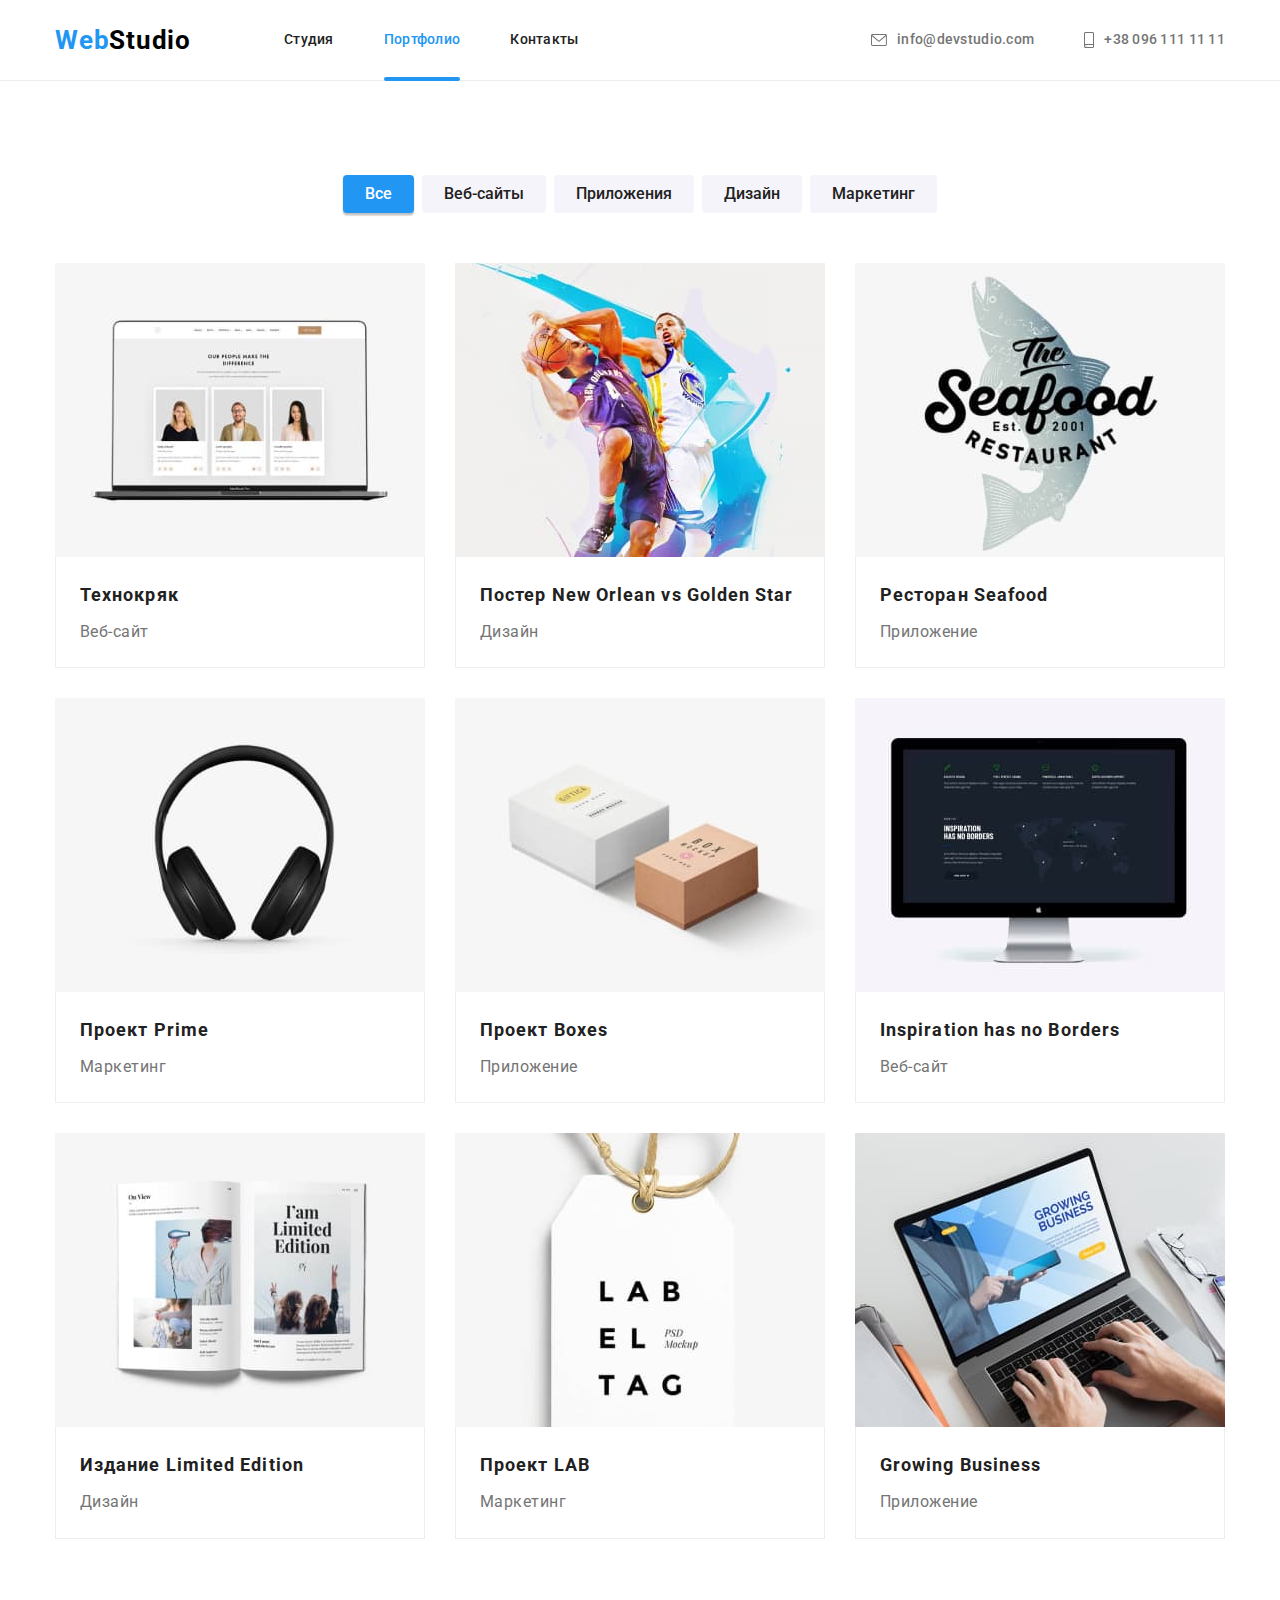
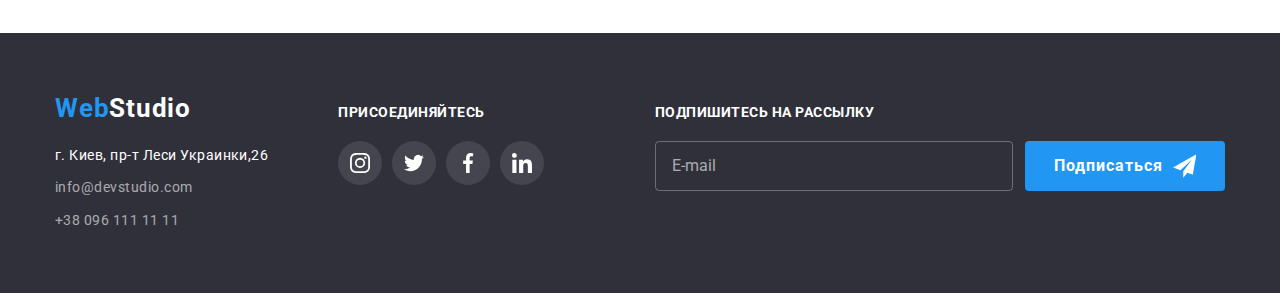
==== commit 551a66ee: "создание Header-menu для Portfolio" ====
--- a/portfolio.html
+++ b/portfolio.html
@@ -17,7 +17,7 @@
     />
     <link rel="stylesheet" href="./css/main.min.css" />
   </head>
-  <body>
+  <body data-body>
     <!-- Container Header -->
 
     <header class="header">
@@ -58,6 +58,86 @@
             </a>
           </li>
         </ul>
+
+        <!-- Mobile Menu open-button-->
+
+        <button type="button" class="menu-button" data-menu-open>
+          <svg class="menu-button__icon" width="40" height="40">
+            <use href="./images/icons.svg#menu_open"></use>
+          </svg>
+        </button>
+      </div>
+
+      <!-- Header Mobile Menu -->
+
+      <div class="menu is-hidden" data-menu>
+        <div class="menu__conteiner conteiner">
+          <div class="menu__top">
+            <!-- Mobile Menu close-button-->
+
+            <button type="button" class="menu-button menu-button--close" data-menu-close>
+              <svg class="menu-button__icon" width="40" height="40">
+                <use href="./images/icons.svg#menu_close"></use>
+              </svg>
+            </button>
+
+            <!-- Menu Navigation -->
+
+            <ul class="menu-nav list">
+              <li class="menu-nav__item">
+                <a href="./index.html" class="menu-nav__link link">Студия</a>
+              </li>
+              <li class="menu-nav__item">
+                <a href="./portfolio.html" class="menu-nav__link menu-nav__link--current link"
+                  >Портфолио</a
+                >
+              </li>
+              <li class="menu-nav__item"><a href="" class="menu-nav__link link">Контакты</a></li>
+            </ul>
+          </div>
+          <div class="menu__bottom">
+            <!-- Menu Contects -->
+
+            <ul class="menu-contacts list">
+              <li class="menu-contacts__item">
+                <a
+                  class="menu-contacts__link menu-contacts__link--tel link"
+                  href="tel:+380961111111"
+                >
+                  +38 096 111 11 11
+                </a>
+              </li>
+
+              <li class="menu-contacts__item">
+                <a class="menu-contacts__link link" href="mailto:info@devstudio.com">
+                  info@devstudio.com
+                </a>
+              </li>
+            </ul>
+
+            <!-- Menu Links -->
+
+            <ul class="menu-links list">
+              <li class="menu-links__item">
+                <a href="" class="menu-links__link" aria-label="instagram" target="_blank"></a
+                >Instagram
+              </li>
+
+              <li class="menu-links__item">
+                <a href="" class="menu-links__link" aria-label="twitter" target="_blank"></a>Twitter
+              </li>
+
+              <li class="menu-links__item">
+                <a href="" class="menu-links__link" aria-label="facebook" target="_blank"></a
+                >Facebook
+              </li>
+
+              <li class="menu-links__item">
+                <a href="" aria-label="linkedin" target="_blank"></a>Linkedin
+              </li>
+            </ul>
+          </div>
+        </div>
       </div>
     </header>
 
@@ -398,6 +478,7 @@
       </div>
     </footer>
 
+    <script src="./js/menu.js"></script>
     <script>
       const { height: headerHeight } = document.querySelector('.header').getBoundingClientRect();
       document.body.style.paddingTop = `${headerHeight}px`;
--- a/css/main.min.css
+++ b/css/main.min.css
@@ -1 +1 @@
-body{background-color:#fff;color:#757575;font-family:"Roboto",sans-serif;letter-spacing:.03em}h1,h2,h3,ul,p{margin:0}img{display:block;max-width:100%;height:auto}.link{text-decoration:none}.list{padding:0;margin:0;list-style:none}.visually-hidden{position:absolute;width:1px;height:1px;margin:-1px;border:0;padding:0;clip:rect(0 0 0 0);overflow:hidden}.works__button,.hero__button,.footer__button,.modal__button{display:inline-block;font-family:inherit;text-align:center;border:0;border-radius:4px;transition:background-color 250ms cubic-bezier(0.4, 0, 0.2, 1),color 250ms cubic-bezier(0.4, 0, 0.2, 1)}.conteiner{margin-left:auto;margin-right:auto;padding:0 15px}@media screen and (min-width: 480px){.conteiner{width:480px}}@media screen and (min-width: 768px){.conteiner{width:768px}}@media screen and (min-width: 1200px){.conteiner{width:1200px}}.networks{display:flex;justify-content:center}.networks__item:not(:last-child){margin-right:10px}.networks__link{display:flex;justify-content:center;align-items:center;width:44px;height:44px;border-radius:50%;transition:background-color 250ms cubic-bezier(0.4, 0, 0.2, 1)}.networks__link--fotter{background-color:rgba(255,255,255,.1)}.networks__link:hover,.networks__link:focus{background-color:#2196f3}.networks__icon{width:20px;height:20px}.networks__icon--footer{fill:#fff}.networks__icon--team{fill:#afb1b8;transition:fill 250ms cubic-bezier(0.4, 0, 0.2, 1)}.networks__link:hover .networks__icon--team,.networks__link:focus .networks__icon--team{fill:#fff}.logo{color:#2196f3;font-family:"Roboto",sans-serif;font-weight:700;font-size:26px;line-height:1.2;letter-spacing:.03em}.nav__logo{padding:24px 0}.logo__black{color:#000}.footer__logo{display:inline-block;margin-bottom:20px}.logo__white{color:#fff}.header{position:fixed;top:0;left:0;width:100%;min-height:80px;z-index:1;border-bottom:1px solid #ececec;background-color:#fff;font-weight:500;font-size:14px;line-height:1.14;letter-spacing:.02em}.header__conteiner{display:flex}.nav{display:flex;align-items:center}.nav__list{position:relative;display:flex;margin-left:93px}.nav__link{display:block;padding:32px 0;color:#212121;transition:color 250ms cubic-bezier(0.4, 0, 0.2, 1)}.nav__link--current{position:relative;color:#2196f3}.nav__link--current::after{position:absolute;left:0;bottom:-1px;display:inline-block;content:"";width:100%;height:4px;border-radius:2px;background-color:#2196f3}.nav__link:hover,.nav__link:focus{color:#2196f3}.nav__item{position:relative}.nav__item:not(:last-child){margin-right:50px}.contacts{display:flex;margin-left:auto}.contacts__item:not(:last-child){margin-right:50px}.contacts__link{display:flex;padding:32px 0;align-items:center;color:#757575;transition:color 250ms cubic-bezier(0.4, 0, 0.2, 1)}.contacts__link:hover,.contacts__link:focus{color:#2196f3}.contacts__icon{display:inline-block;margin-right:10px;fill:#757575;transition:fill 250ms cubic-bezier(0.4, 0, 0.2, 1)}.contacts__link:hover .contacts__icon,.contacts__link:focus .contacts__icon{fill:#2196f3}.hero{max-width:1600px;height:600px;margin-left:auto;margin-right:auto;padding:200px 0;background-color:#c4c4c4;background-image:linear-gradient(to right, rgba(47, 48, 58, 0.4), rgba(47, 48, 58, 0.4)),url(../images/bg-img.jpg);background-size:1600px;background-position:cover;background-repeat:no-repeat;text-align:center}.hero__title{width:696px;margin-left:auto;margin-right:auto;margin-bottom:30px;color:#fff;font-weight:900;font-size:44px;line-height:1.5;text-align:center;letter-spacing:.06em;text-transform:uppercase}.section{padding:60px 0}@media screen and (min-width: 1200px){.section{padding:94px 0}}.section__title{margin-bottom:30px;color:#212121;font-weight:700;font-size:28px;line-height:1.18;text-align:center}@media screen and (min-width: 1200px){.section__title{margin-bottom:50px;font-size:36px;line-height:1.17}}.section--padding{padding-top:0}.section--background{background-color:#f5f4fa}.specifics{max-width:100%}@media screen and (min-width: 768px)and (max-width: 1199px){.specifics{display:flex;flex-wrap:wrap;margin-right:-30px;margin-bottom:-30px}}@media screen and (min-width: 768px)and (max-width: 1199px){.specifics__item{width:calc(50% - 30px);margin-right:30px;margin-bottom:30px}}@media screen and (min-width: 1200px){.specifics__item{max-width:270px}}@media screen and (max-width: 767px){.specifics__item:not(:last-child){margin-bottom:30px}}@media screen and (min-width: 1200px){.specifics__item:not(:last-child){margin-right:30px}}.specifics__box{display:flex;height:120px;margin-bottom:30px;background-color:#f5f4fa;border-radius:4px;justify-content:center;align-items:center}.specifics__icon{width:70px;height:70px}.specifics__caption{color:#212121;margin-bottom:10px;font-weight:700;font-size:14px;line-height:1.14;text-transform:uppercase}.specifics__text{font-size:14px;line-height:1.7}.features{display:flex}.features__item:not(:last-child){margin-right:30px}.features__card{position:relative}.features__thumb{display:flex;position:absolute;bottom:0;width:100%;height:70px;justify-content:center;align-items:center;background-color:rgba(47,48,58,.8)}.features__caption{color:#fff;font-weight:700;font-size:14px;line-height:1.14;text-align:center;letter-spacing:.03em;text-transform:uppercase}@media screen and (min-width: 768px){.team{display:flex}}@media screen and (min-width: 768px)and (max-width: 1199px){.team{flex-wrap:wrap;margin-right:-30px;margin-bottom:-30px}}.team__item{max-width:100%;border-radius:0px 0px 4px 4px;background-color:#fff;box-shadow:0px 1px 3px rgba(0,0,0,.12),0px 1px 1px rgba(0,0,0,.14),0px 2px 1px rgba(0,0,0,.2)}@media screen and (min-width: 768px)and (max-width: 1199px){.team__item{width:calc(50% - 30px);margin-right:30px}}@media screen and (max-width: 1199px){.team__item{margin-bottom:30px}}@media screen and (min-width: 1200px){.team__item{width:1200px}.team__item:not(:last-child){margin-right:30px}}.team__card{padding:30px}.team__caption{color:#212121;margin-bottom:10px;font-weight:500;font-size:16px;line-height:1.19;text-align:center}.team__text{font-size:16px;line-height:1.19;text-align:center;margin-bottom:16px}.clients{display:flex}@media screen and (max-width: 1199px){.clients{flex-wrap:wrap;margin-right:-30px;margin-bottom:-30px}}@media screen and (max-width: 767px){.clients__item{width:calc(50% - 30px)}}@media screen and (min-width: 768px){.clients__item{width:calc(33.3333333333% - 30px)}}@media screen and (max-width: 1199px){.clients__item{margin-right:30px;margin-bottom:30px}}@media screen and (min-width: 1200px){.clients__item{width:170px}.clients__item:not(:last-child){margin-right:30px}}.clients__links{display:flex;justify-content:center;align-items:center;padding:16px 32px;border:1px solid #afb1b8;border-radius:4px;transition:border 250ms cubic-bezier(0.4, 0, 0.2, 1)}.clients__links:hover,.clients__links:focus{border:1px solid #2196f3}.clients__icon{fill:#afb1b8;transition:fill 250ms cubic-bezier(0.4, 0, 0.2, 1)}.clients__links:hover .clients__icon,.clients__links:focus .clients__icon{fill:#2196f3}.footer{padding-top:60px;padding-bottom:60px;background-color:#2f303a}@media screen and (max-width: 1199px){.footer__conteiner{text-align:center}}@media screen and (min-width: 1200px){.footer__conteiner{display:flex;align-items:baseline}}@media screen and (min-width: 768px){.footer__inner{display:flex;align-items:baseline}}@media screen and (min-width: 768px)and (max-width: 1199px){.footer__inner{justify-content:space-around}}@media screen and (max-width: 1199px){.footer__inner{margin-bottom:60px}}@media screen and (max-width: 767px){.address{margin-bottom:60px}}@media screen and (min-width: 1200px){.address{margin-right:70px}}.address__list{font-style:normal;font-size:14px;line-height:1.7}.address__item:not(:last-child){margin-bottom:8px}@media screen and (min-width: 1200px){.address__item:not(:last-child){margin-bottom:9px}}.address__link{color:rgba(255,255,255,.6);transition:color 250ms cubic-bezier(0.4, 0, 0.2, 1)}.address__link:hover,.address__link:hover{color:#2196f3}.address__link--map{color:#fff;transition:color 250ms cubic-bezier(0.4, 0, 0.2, 1)}.footer-links__caption{display:inline-block;margin-bottom:20px;color:#fff;font-weight:700;font-size:14px;line-height:1.14;text-transform:uppercase}.footer-form{display:flex;flex-direction:column}@media screen and (min-width: 1200px){.footer-form{width:570px;margin-left:auto}}.footer-form__titel{margin-bottom:20px;color:#fff;font-weight:700;font-size:14px;line-height:1.14;text-transform:uppercase}@media screen and (min-width: 768px)and (max-width: 1199px){.mailing{padding:0 160px}}@media screen and (min-width: 1200px){.mailing{display:flex;align-items:stretch}}.mailing__input{width:100%;padding:15px 16px;border:1px solid rgba(255,255,255,.3);border-radius:4px;background-color:rgba(0,0,0,0);color:rgba(255,255,255,.6)}@media screen and (max-width: 1199px){.mailing__input{margin-bottom:20px}}.mailing__input::-moz-placeholder{color:rgba(255,255,255,.6);font-size:16px;line-height:1.25px}.mailing__input:-ms-input-placeholder{color:rgba(255,255,255,.6);font-size:16px;line-height:1.25px}.mailing__input::placeholder{color:rgba(255,255,255,.6);font-size:16px;line-height:1.25px}.buttons{margin-bottom:50px;display:flex;justify-content:center}.buttons__item:not(:last-child){margin-right:8px}.works__list{display:flex;flex-wrap:wrap;margin-right:-30px;margin-bottom:-30px}.works__item{width:calc(33.3333333333% - 30px);margin-right:30px;margin-bottom:30px}.product{display:block;transition:box-shadow 250ms cubic-bezier(0.4, 0, 0.2, 1)}.product:hover,.product:focus{box-shadow:0px 4px 4px rgba(0,0,0,.25),0px 1px 1px rgba(0,0,0,.12),0px 4px 4px rgba(0,0,0,.06),1px 4px 6px rgba(0,0,0,.16)}.product__thumb{position:relative;overflow:hidden}.product__info{color:#fff;font-size:18px;line-height:1.56}.product__name{border:1px solid #eee;border-top:none;padding:20px 24px}.product__caption{color:#212121;margin-bottom:4px;font-weight:700;font-size:18px;line-height:2;letter-spacing:.06em}.product__text{color:#757575;font-style:normal;font-size:16px;line-height:1.9}.product__overlay{position:absolute;top:0;left:0;width:100%;height:100%;padding:63px 24px;background-color:rgba(33,150,243,.9);transition:transform 250ms cubic-bezier(0.4, 0, 0.2, 1),opacity 250ms cubic-bezier(0.4, 0, 0.2, 1);transform:translateY(100%);overflow:auto;opacity:0}.product:hover .product__overlay,.product:focus .product__overlay{transform:translateY(0);opacity:1}.hero__button,.footer__button,.modal__button{min-width:200px;padding:10px 32px;background-color:#2196f3;color:#fff;cursor:pointer;transition:background-color 250ms cubic-bezier(0.4, 0, 0.2, 1),color 250ms cubic-bezier(0.4, 0, 0.2, 1);font-weight:700;font-size:16px;line-height:1.9;letter-spacing:.06em}.hero__button:hover,.hero__button:focus,.footer__button:hover,.footer__button:focus,.modal__button:hover,.modal__button:focus{background-color:#188ce8;color:#fff}.footer__button{padding:10px 29px}@media screen and (min-width: 1200px){.footer__button{display:flex;align-items:center;margin-left:12px}}.button__icon{display:inline-block;width:24px;height:24px;margin-left:10px}.modal__button{box-shadow:0px 1px 3px rgba(0,0,0,.12),0px 1px 1px rgba(0,0,0,.14),0px 2px 1px rgba(0,0,0,.2)}.works__button{padding:6px 22px;background-color:#f5f4fa;color:#212121;cursor:pointer;transition:background-color 250ms cubic-bezier(0.4, 0, 0.2, 1),color 250ms cubic-bezier(0.4, 0, 0.2, 1),box-shadow 250ms cubic-bezier(0.4, 0, 0.2, 1);font-weight:500;font-size:16px;line-height:1.6}.works__button--current,.works__button:hover,.works__button:focus{background-color:#2196f3;color:#fff;box-shadow:0px 3px 1px rgba(0,0,0,.1),0px 1px 2px rgba(0,0,0,.08),0px 2px 2px rgba(0,0,0,.12)}.backdrop{position:fixed;top:0;left:0;width:100%;height:100%;z-index:2;background-color:rgba(0,0,0,.2);opacity:1;transition:opacity 250ms cubic-bezier(0.4, 0, 0.2, 1),visibility 250ms cubic-bezier(0.4, 0, 0.2, 1)}.backdrop.is-hidden{visibility:hidden;opacity:0;pointer-events:none}.backdrop-button{position:absolute;top:8px;right:8px;display:flex;justify-content:center;align-items:center;margin:0;padding:0;width:30px;height:30px;border-radius:50%;border:1px solid rgba(0,0,0,.1);background-color:#fff;cursor:pointer}.backdrop-button__icon{width:18px;height:18px;transition:fill 250ms cubic-bezier(0.4, 0, 0.2, 1)}.backdrop-button:hover .backdrop-button__icon{fill:#2196f3}.modal{position:absolute;top:50%;left:50%;min-width:528px;min-height:581px;padding:40px;border-radius:4px;background-color:#fff;box-shadow:0px 1px 3px rgba(0,0,0,.12),0px 1px 1px rgba(0,0,0,.14),0px 2px 1px rgba(0,0,0,.2);transform:translate(-50%, -50%) scale(1);transition:transform 250ms cubic-bezier(0.4, 0, 0.2, 1)}.backdrop.is-hidden+.modal{transform:translate(-50%, -50%) scale(1.1)}.modal-form{display:flex;flex-direction:column;align-items:center}.modal-form__titel{display:inline-block;margin-bottom:12px;color:#212121;font-weight:700;font-size:20px;line-height:1.15;text-align:center}.modal-form__meta{display:flex;flex-direction:column;width:100%;margin-bottom:20px}.modal-form__field{display:flex;flex-direction:column;margin-bottom:10px}.modal-form__label{margin-bottom:4px;font-size:12px;line-height:1.17;letter-spacing:.01em}.modal-form__inner{position:relative}.modal-form__input{width:100%;padding:11px 12px;padding-left:42px;height:40px;border:1px solid rgba(33,33,33,.2);border-radius:4px;outline:0px;transition:border 250ms cubic-bezier(0.4, 0, 0.2, 1);font-size:12px;line-height:1.17;letter-spacing:.01em}.modal-form__input:hover,.modal-form__input:focus{border:1px solid #2196f3;cursor:pointer}.modal-form__icon{position:absolute;bottom:0;left:12px;top:50%;transform:translateY(-50%);transition:fill 250ms cubic-bezier(0.4, 0, 0.2, 1)}.modal-form__input:hover+.modal-form__icon,.modal-form__input:focus+.modal-form__icon{fill:#2196f3;cursor:pointer}.modal-form__comment{display:flex;flex-direction:column}.modal-form__textarea{padding:12px 16px;width:100%;height:120px;border:1px solid rgba(33,33,33,.2);border-radius:4px;resize:none;outline:0px;font-size:12px;line-height:1.17;letter-spacing:.01em}.modal-form__textarea:hover,.modal-form__textarea:focus{border:1px solid #2196f3;cursor:pointer}.modal-form__textarea::-moz-placeholder{color:rgba(117,117,117,.5);font-size:12px;line-height:1.17;letter-spacing:.01em}.modal-form__textarea:-ms-input-placeholder{color:rgba(117,117,117,.5);font-size:12px;line-height:1.17;letter-spacing:.01em}.modal-form__textarea::placeholder{color:rgba(117,117,117,.5);font-size:12px;line-height:1.17;letter-spacing:.01em}.policy{display:inline-flex;align-items:center;margin-bottom:30px}.policy__label{display:inline-flex;align-items:center;cursor:pointer}.policy__text{font-size:14px;line-height:1.71}.policy__link{margin-left:3px;color:#2196f3;font-size:14px;line-height:1.71;-webkit-text-decoration-line:underline;text-decoration-line:underline}.checkbox{position:absolute;width:1px;height:1px;margin:-1px;border:0;padding:0;clip:rect(0 0 0 0);overflow:hidden}.policy__icon{display:inline-block;width:16px;height:15px;margin-right:7px;background-image:url(../images/icon-check-1.svg);background-repeat:no-repeat;background-size:contain;background-position:center}.checkbox:checked+.policy__icon{background-image:url(../images/icon-check-2.svg);background-repeat:no-repeat;background-size:contain;background-position:center}/*# sourceMappingURL=main.min.css.map */+body{background-color:#fff;color:#757575;font-family:"Roboto",sans-serif;letter-spacing:.03em}h1,h2,h3,ul,p{margin:0}img{display:block;max-width:100%;height:auto}.link{text-decoration:none}.list{padding:0;margin:0;list-style:none}.visually-hidden{position:absolute;width:1px;height:1px;margin:-1px;border:0;padding:0;clip:rect(0 0 0 0);overflow:hidden}.no-scroll{overflow:hidden}.works__button,.hero__button,.footer__button,.modal__button{display:inline-block;font-family:inherit;text-align:center;border:0;border-radius:4px;transition:background-color 250ms cubic-bezier(0.4, 0, 0.2, 1),color 250ms cubic-bezier(0.4, 0, 0.2, 1)}.conteiner{margin-left:auto;margin-right:auto;padding:0 15px}@media screen and (min-width: 480px){.conteiner{width:480px}}@media screen and (min-width: 768px){.conteiner{width:768px}}@media screen and (min-width: 1200px){.conteiner{width:1200px}}.networks{display:flex;justify-content:center}.networks__item:not(:last-child){margin-right:10px}.networks__link{display:flex;justify-content:center;align-items:center;width:44px;height:44px;border-radius:50%;transition:background-color 250ms cubic-bezier(0.4, 0, 0.2, 1)}.networks__link--fotter{background-color:rgba(255,255,255,.1)}.networks__link:hover,.networks__link:focus{background-color:#2196f3}.networks__icon{width:20px;height:20px}.networks__icon--footer{fill:#fff}.networks__icon--team{fill:#afb1b8;transition:fill 250ms cubic-bezier(0.4, 0, 0.2, 1)}.networks__link:hover .networks__icon--team,.networks__link:focus .networks__icon--team{fill:#fff}.logo{color:#2196f3;font-family:"Roboto",sans-serif;font-weight:700;font-size:24px;line-height:1.17;letter-spacing:.03em}@media screen and (min-width: 1200px){.logo{font-size:26px;line-height:1.19}}.nav__logo{padding:16px 0}@media screen and (min-width: 768px)and (max-width: 1199px){.nav__logo{padding:26px 0}}@media screen and (min-width: 768px)and (max-width: 1199px)and (min-width: 1200px){.nav__logo{padding:24px 0}}.logo__black{color:#000}.footer__logo{display:inline-block;margin-bottom:20px}.logo__white{color:#fff}.header{position:fixed;top:0;left:0;width:100%;min-height:60px;z-index:1;border-bottom:1px solid #ececec;background-color:#fff;font-weight:500;font-size:14px;line-height:1.14;letter-spacing:.02em}.header__conteiner{display:flex}.nav{display:flex;align-items:center}.nav__list{position:relative;display:none}@media screen and (min-width: 768px){.nav__list{display:flex;margin-left:88px}}@media screen and (min-width: 1200px){.nav__list{margin-left:93px}}.nav__link{display:none;padding:32px 0;color:#212121;transition:color 250ms cubic-bezier(0.4, 0, 0.2, 1)}@media screen and (min-width: 768px){.nav__link{display:block}}.nav__link--current{position:relative;color:#2196f3}.nav__link--current::after{position:absolute;left:0;bottom:-1px;display:inline-block;content:"";width:100%;height:4px;border-radius:2px;background-color:#2196f3}.nav__link:hover,.nav__link:focus{color:#2196f3}.nav__item{position:relative}.nav__item:not(:last-child){margin-right:50px}.contacts{display:none;margin-left:auto}@media screen and (min-width: 768px)and (max-width: 1199px){.contacts{display:block;padding:21px 0}.contacts__item:not(:last-child){margin-bottom:10px}}@media screen and (min-width: 1200px){.contacts{display:flex}.contacts__item:not(:last-child){margin-right:50px}}.contacts__link{display:flex;align-items:center;color:#757575;transition:color 250ms cubic-bezier(0.4, 0, 0.2, 1)}@media screen and (min-width: 1200px){.contacts__link{padding:32px 0}}.contacts__link:hover,.contacts__link:focus{color:#2196f3}.contacts__icon{display:inline-block;margin-right:10px;fill:#757575;transition:fill 250ms cubic-bezier(0.4, 0, 0.2, 1)}.contacts__link:hover .contacts__icon,.contacts__link:focus .contacts__icon{fill:#2196f3}.menu{position:fixed;top:0;left:0;width:100vw;height:100vh;z-index:5;background-color:#fff;transform:scale(1);transition:transform 250ms cubic-bezier(0.4, 0, 0.2, 1),visibility 250ms cubic-bezier(0.4, 0, 0.2, 1),opacity 250ms cubic-bezier(0.4, 0, 0.2, 1)}.menu.is-hidden{visibility:hidden;opacity:0;pointer-events:none;transform:scale(0.8)}.menu__conteiner{position:relative;padding:48px 40px;display:flex;flex-direction:column;height:100%;justify-content:space-between;overflow:scroll}@media screen and (min-width: 768px){.menu{display:none}}.menu-button{display:none;margin-left:auto;background-color:rgba(0,0,0,0);border:none;cursor:pointer}@media screen and (max-width: 767px){.menu-button{display:block}}.menu-button--close{position:absolute;top:0;right:0}.menu-button__icon{transition:fill 250ms cubic-bezier(0.4, 0, 0.2, 1)}.menu-button:hover .menu-button__icon{fill:#2196f3}.menu-nav__item:not(:last-child){margin-bottom:32px}.menu-nav__link{font-weight:500;font-size:40px;line-height:1.18;color:#212121;transition:color 250ms cubic-bezier(0.4, 0, 0.2, 1)}.menu-nav__link--current{color:#2196f3}.menu-nav__link:hover,.menu-nav__link:focus{color:#2196f3}.menu-contacts{margin-bottom:64px}.menu-contacts__item:not(:last-child){margin-bottom:32px}.menu-contacts__link{font-size:24px;line-height:1.17;color:#757575;transition:color 250ms cubic-bezier(0.4, 0, 0.2, 1)}.menu-contacts__link--tel{font-weight:500;font-size:34px;line-height:1.18;color:#2196f3}.menu-links{display:flex}.menu-links__item:not(:last-child){margin-right:20px}.menu-links__item{position:relative;font-weight:500;font-size:18px;line-height:1.22;color:#2196f3;cursor:pointer}.menu-links__link::after{position:absolute;right:-10px;display:inline-block;content:"";border:1px solid rgba(33,33,33,.2);height:22px}.hero{margin-left:auto;margin-right:auto;padding:118px 0;background-color:#c4c4c4;background-image:linear-gradient(to right, rgba(47, 48, 58, 0.4), rgba(47, 48, 58, 0.4)),url(../images/bg-img.jpg);background-position:cover;background-repeat:no-repeat;text-align:center}@media screen and (min-width: 1200px){.hero{padding:200px 0}}.hero__title{margin-left:auto;margin-right:auto;margin-bottom:30px;color:#fff;font-weight:900;font-size:26px;line-height:1.62;text-align:center;letter-spacing:.06em;text-transform:uppercase}@media screen and (min-width: 480px)and (max-width: 1199px){.hero__title{width:360px}}@media screen and (min-width: 1200px){.hero__title{width:696px;font-size:44px;line-height:1.5}}.section{padding:60px 0}@media screen and (min-width: 1200px){.section{padding:94px 0}}.section--padding{padding-top:0}.section--background{background-color:#f5f4fa}.section__title{margin-bottom:30px;color:#212121;font-weight:700;font-size:28px;line-height:1.18;text-align:center}@media screen and (min-width: 1200px){.section__title{margin-bottom:50px;font-size:36px;line-height:1.17}}.section__title--hidden{display:none}@media screen and (min-width: 1200px){.section__title--hidden{display:block}}@media screen and (min-width: 768px){.specifics{display:flex}}@media screen and (min-width: 768px)and (max-width: 1199px){.specifics{flex-wrap:wrap;margin-right:-30px;margin-bottom:-30px}}.specifics__item{max-width:100%}@media screen and (min-width: 768px)and (max-width: 1199px){.specifics__item{width:calc(50% - 30px);margin-right:30px;margin-bottom:30px}}@media screen and (min-width: 1200px){.specifics__item{max-width:270px}}@media screen and (max-width: 767px){.specifics__item:not(:last-child){margin-bottom:30px}}@media screen and (min-width: 1200px){.specifics__item:not(:last-child){margin-right:30px}}.specifics__box{display:flex;height:120px;margin-bottom:30px;background-color:#f5f4fa;border-radius:4px;justify-content:center;align-items:center}.specifics__icon{width:70px;height:70px}.specifics__caption{color:#212121;margin-bottom:10px;font-weight:700;font-size:14px;line-height:1.14;text-transform:uppercase}.specifics__text{font-size:14px;line-height:1.7}.features{display:none}@media screen and (min-width: 1200px){.features{display:flex}}.features__item:not(:last-child){margin-right:30px}.features__card{position:relative}.features__thumb{display:flex;position:absolute;bottom:0;width:100%;height:70px;justify-content:center;align-items:center;background-color:rgba(47,48,58,.8)}.features__caption{color:#fff;font-weight:700;font-size:14px;line-height:1.14;text-align:center;letter-spacing:.03em;text-transform:uppercase}@media screen and (min-width: 768px){.team{display:flex}}@media screen and (min-width: 768px)and (max-width: 1199px){.team{flex-wrap:wrap;margin-right:-30px;margin-bottom:-30px}}.team__item{max-width:100%;border-radius:0px 0px 4px 4px;background-color:#fff;box-shadow:0px 1px 3px rgba(0,0,0,.12),0px 1px 1px rgba(0,0,0,.14),0px 2px 1px rgba(0,0,0,.2)}@media screen and (min-width: 768px)and (max-width: 1199px){.team__item{width:calc(50% - 30px);margin-right:30px}}@media screen and (max-width: 1199px){.team__item{margin-bottom:30px}}@media screen and (min-width: 1200px){.team__item{width:1200px}.team__item:not(:last-child){margin-right:30px}}.team__card{padding:30px}.team__caption{color:#212121;margin-bottom:10px;font-weight:500;font-size:16px;line-height:1.19;text-align:center}.team__text{font-size:16px;line-height:1.19;text-align:center;margin-bottom:16px}.clients{display:flex}@media screen and (max-width: 1199px){.clients{flex-wrap:wrap;margin-right:-30px;margin-bottom:-30px}}@media screen and (max-width: 767px){.clients__item{width:calc(50% - 30px)}}@media screen and (min-width: 768px){.clients__item{width:calc(33.3333333333% - 30px)}}@media screen and (max-width: 1199px){.clients__item{margin-right:30px;margin-bottom:30px}}@media screen and (min-width: 1200px){.clients__item{width:170px}.clients__item:not(:last-child){margin-right:30px}}.clients__links{display:flex;justify-content:center;align-items:center;padding:16px 32px;border:1px solid #afb1b8;border-radius:4px;transition:border 250ms cubic-bezier(0.4, 0, 0.2, 1)}.clients__links:hover,.clients__links:focus{border:1px solid #2196f3}.clients__icon{fill:#afb1b8;transition:fill 250ms cubic-bezier(0.4, 0, 0.2, 1)}.clients__links:hover .clients__icon,.clients__links:focus .clients__icon{fill:#2196f3}.footer{padding-top:60px;padding-bottom:60px;background-color:#2f303a}@media screen and (max-width: 1199px){.footer__conteiner{text-align:center}}@media screen and (min-width: 1200px){.footer__conteiner{display:flex;align-items:baseline}}@media screen and (min-width: 768px){.footer__inner{display:flex;align-items:baseline}}@media screen and (min-width: 768px)and (max-width: 1199px){.footer__inner{justify-content:space-around}}@media screen and (max-width: 1199px){.footer__inner{margin-bottom:60px}}@media screen and (max-width: 767px){.address{margin-bottom:60px}}@media screen and (min-width: 1200px){.address{margin-right:70px}}.address__list{font-style:normal;font-size:14px;line-height:1.7}.address__item:not(:last-child){margin-bottom:8px}@media screen and (min-width: 1200px){.address__item:not(:last-child){margin-bottom:9px}}.address__link{color:rgba(255,255,255,.6);transition:color 250ms cubic-bezier(0.4, 0, 0.2, 1)}.address__link:hover,.address__link:hover{color:#2196f3}.address__link--map{color:#fff;transition:color 250ms cubic-bezier(0.4, 0, 0.2, 1)}.footer-links__caption{display:inline-block;margin-bottom:20px;color:#fff;font-weight:700;font-size:14px;line-height:1.14;text-transform:uppercase}.footer-form{display:flex;flex-direction:column}@media screen and (min-width: 1200px){.footer-form{width:570px;margin-left:auto}}.footer-form__titel{margin-bottom:20px;color:#fff;font-weight:700;font-size:14px;line-height:1.14;text-transform:uppercase}@media screen and (min-width: 768px)and (max-width: 1199px){.mailing{padding:0 160px}}@media screen and (min-width: 1200px){.mailing{display:flex;align-items:stretch}}.mailing__input{width:100%;padding:15px 16px;border:1px solid rgba(255,255,255,.3);border-radius:4px;background-color:rgba(0,0,0,0);color:rgba(255,255,255,.6)}@media screen and (max-width: 1199px){.mailing__input{margin-bottom:20px}}.mailing__input::-moz-placeholder{color:rgba(255,255,255,.6);font-size:16px;line-height:1.25px}.mailing__input:-ms-input-placeholder{color:rgba(255,255,255,.6);font-size:16px;line-height:1.25px}.mailing__input::placeholder{color:rgba(255,255,255,.6);font-size:16px;line-height:1.25px}.buttons{display:flex}@media screen and (max-width: 767px){.buttons{flex-wrap:wrap;margin-bottom:25px}}@media screen and (min-width: 768px){.buttons{margin-bottom:30px;justify-content:center}}@media screen and (min-width: 1200px){.buttons{margin-bottom:50px}}.buttons__item:not(:last-child){margin-right:8px}@media screen and (max-width: 767px){.buttons__item{margin-bottom:15px}}@media screen and (min-width: 768px){.works__list{display:flex;flex-wrap:wrap;margin-right:-30px;margin-bottom:-30px}}.works__item{margin-bottom:30px}@media screen and (min-width: 768px){.works__item{width:calc(50% - 30px);margin-right:30px}}@media screen and (min-width: 1200px){.works__item{width:calc(33.3333333333% - 30px);margin-right:30px}}.product{display:flex;flex-direction:column;height:100%;transition:box-shadow 250ms cubic-bezier(0.4, 0, 0.2, 1)}.product:hover,.product:focus{box-shadow:0px 4px 4px rgba(0,0,0,.25),0px 1px 1px rgba(0,0,0,.12),0px 4px 4px rgba(0,0,0,.06),1px 4px 6px rgba(0,0,0,.16)}.product__thumb{position:relative;overflow:hidden}.product__info{color:#fff;font-size:18px;line-height:1.56}.product__name{flex-grow:1;border:1px solid #eee;border-top:none;padding:20px 24px}.product__caption{color:#212121;margin-bottom:4px;font-weight:700;font-size:18px;line-height:2;letter-spacing:.06em}.product__text{color:#757575;font-style:normal;font-size:16px;line-height:1.9}.product__overlay{position:absolute;top:0;left:0;width:100%;height:100%;padding:63px 24px;background-color:rgba(33,150,243,.9);transition:transform 250ms cubic-bezier(0.4, 0, 0.2, 1),opacity 250ms cubic-bezier(0.4, 0, 0.2, 1);transform:translateY(100%);overflow:auto;opacity:0}.product:hover .product__overlay,.product:focus .product__overlay{transform:translateY(0);opacity:1}.hero__button,.footer__button,.modal__button{min-width:200px;padding:10px 32px;background-color:#2196f3;color:#fff;cursor:pointer;transition:background-color 250ms cubic-bezier(0.4, 0, 0.2, 1),color 250ms cubic-bezier(0.4, 0, 0.2, 1);font-weight:700;font-size:16px;line-height:1.9;letter-spacing:.06em}.hero__button:hover,.hero__button:focus,.footer__button:hover,.footer__button:focus,.modal__button:hover,.modal__button:focus{background-color:#188ce8;color:#fff}.footer__button{padding:10px 29px}@media screen and (min-width: 1200px){.footer__button{display:flex;align-items:center;margin-left:12px}}.button__icon{display:inline-block;width:24px;height:24px;margin-left:10px}.modal__button{box-shadow:0px 1px 3px rgba(0,0,0,.12),0px 1px 1px rgba(0,0,0,.14),0px 2px 1px rgba(0,0,0,.2)}.works__button{padding:6px 22px;background-color:#f5f4fa;color:#212121;cursor:pointer;transition:background-color 250ms cubic-bezier(0.4, 0, 0.2, 1),color 250ms cubic-bezier(0.4, 0, 0.2, 1),box-shadow 250ms cubic-bezier(0.4, 0, 0.2, 1);font-weight:500;font-size:16px;line-height:1.6}.works__button--current,.works__button:hover,.works__button:focus{background-color:#2196f3;color:#fff;box-shadow:0px 3px 1px rgba(0,0,0,.1),0px 1px 2px rgba(0,0,0,.08),0px 2px 2px rgba(0,0,0,.12)}.backdrop{position:fixed;top:0;left:0;width:100%;height:100%;z-index:2;background-color:rgba(0,0,0,.2);opacity:1;transition:opacity 250ms cubic-bezier(0.4, 0, 0.2, 1),visibility 250ms cubic-bezier(0.4, 0, 0.2, 1);overflow:scroll}.backdrop.is-hidden{visibility:hidden;opacity:0;pointer-events:none}.backdrop-button{position:absolute;top:8px;right:8px;display:flex;justify-content:center;align-items:center;margin:0;padding:0;width:30px;height:30px;border-radius:50%;border:1px solid rgba(0,0,0,.1);background-color:#fff;cursor:pointer}.backdrop-button__icon{width:18px;height:18px;transition:fill 250ms cubic-bezier(0.4, 0, 0.2, 1)}.backdrop-button:hover .backdrop-button__icon{fill:#2196f3}.modal{position:absolute;top:93px;left:50%;padding:40px;border-radius:4px;background-color:#fff;box-shadow:0px 1px 3px rgba(0,0,0,.12),0px 1px 1px rgba(0,0,0,.14),0px 2px 1px rgba(0,0,0,.2);transform:translate(-50%) scale(1);transition:transform 250ms cubic-bezier(0.4, 0, 0.2, 1)}@media screen and (max-width: 479px){.modal{width:95vw}}@media screen and (min-width: 480px){.modal{width:450px}}@media screen and (min-width: 768px){.modal{top:50%;transform:translate(-50%, -50%) scale(1)}}@media screen and (min-width: 1200px){.modal{width:528px}}.backdrop.is-hidden+.modal{transform:translate(-50%, -50%) scale(1.1)}.modal-form{display:flex;flex-direction:column;align-items:center}.modal-form__titel{display:inline-block;margin-bottom:12px;color:#212121;font-weight:700;font-size:20px;line-height:1.15;text-align:center}.modal-form__meta{display:flex;flex-direction:column;width:100%;margin-bottom:20px}.modal-form__field{display:flex;flex-direction:column;margin-bottom:10px}.modal-form__label{margin-bottom:4px;font-size:12px;line-height:1.17;letter-spacing:.01em}.modal-form__inner{position:relative}.modal-form__input{width:100%;padding:11px 12px;padding-left:42px;height:40px;border:1px solid rgba(33,33,33,.2);border-radius:4px;outline:0px;transition:border 250ms cubic-bezier(0.4, 0, 0.2, 1);font-size:12px;line-height:1.17;letter-spacing:.01em}.modal-form__input:hover,.modal-form__input:focus{border:1px solid #2196f3;cursor:pointer}.modal-form__icon{position:absolute;bottom:0;left:12px;top:50%;transform:translateY(-50%);transition:fill 250ms cubic-bezier(0.4, 0, 0.2, 1)}.modal-form__input:hover+.modal-form__icon,.modal-form__input:focus+.modal-form__icon{fill:#2196f3;cursor:pointer}.modal-form__comment{display:flex;flex-direction:column}.modal-form__textarea{padding:12px 16px;width:100%;height:120px;border:1px solid rgba(33,33,33,.2);border-radius:4px;resize:none;outline:0px;font-size:12px;line-height:1.17;letter-spacing:.01em}.modal-form__textarea:hover,.modal-form__textarea:focus{border:1px solid #2196f3;cursor:pointer}.modal-form__textarea::-moz-placeholder{color:rgba(117,117,117,.5);font-size:12px;line-height:1.17;letter-spacing:.01em}.modal-form__textarea:-ms-input-placeholder{color:rgba(117,117,117,.5);font-size:12px;line-height:1.17;letter-spacing:.01em}.modal-form__textarea::placeholder{color:rgba(117,117,117,.5);font-size:12px;line-height:1.17;letter-spacing:.01em}.policy{display:inline-flex;align-items:center;margin-bottom:30px}.policy__label{display:inline-flex;align-items:center;cursor:pointer}.policy__text{font-size:14px;line-height:1.71}.policy__link{margin-left:3px;color:#2196f3;font-size:14px;line-height:1.71;-webkit-text-decoration-line:underline;text-decoration-line:underline}.checkbox{position:absolute;width:1px;height:1px;margin:-1px;border:0;padding:0;clip:rect(0 0 0 0);overflow:hidden}.policy__icon{display:inline-block;width:16px;height:15px;margin-right:7px;background-image:url(../images/icon-check-1.svg);background-repeat:no-repeat;background-size:contain;background-position:center}.checkbox:checked+.policy__icon{background-image:url(../images/icon-check-2.svg);background-repeat:no-repeat;background-size:contain;background-position:center}/*# sourceMappingURL=main.min.css.map */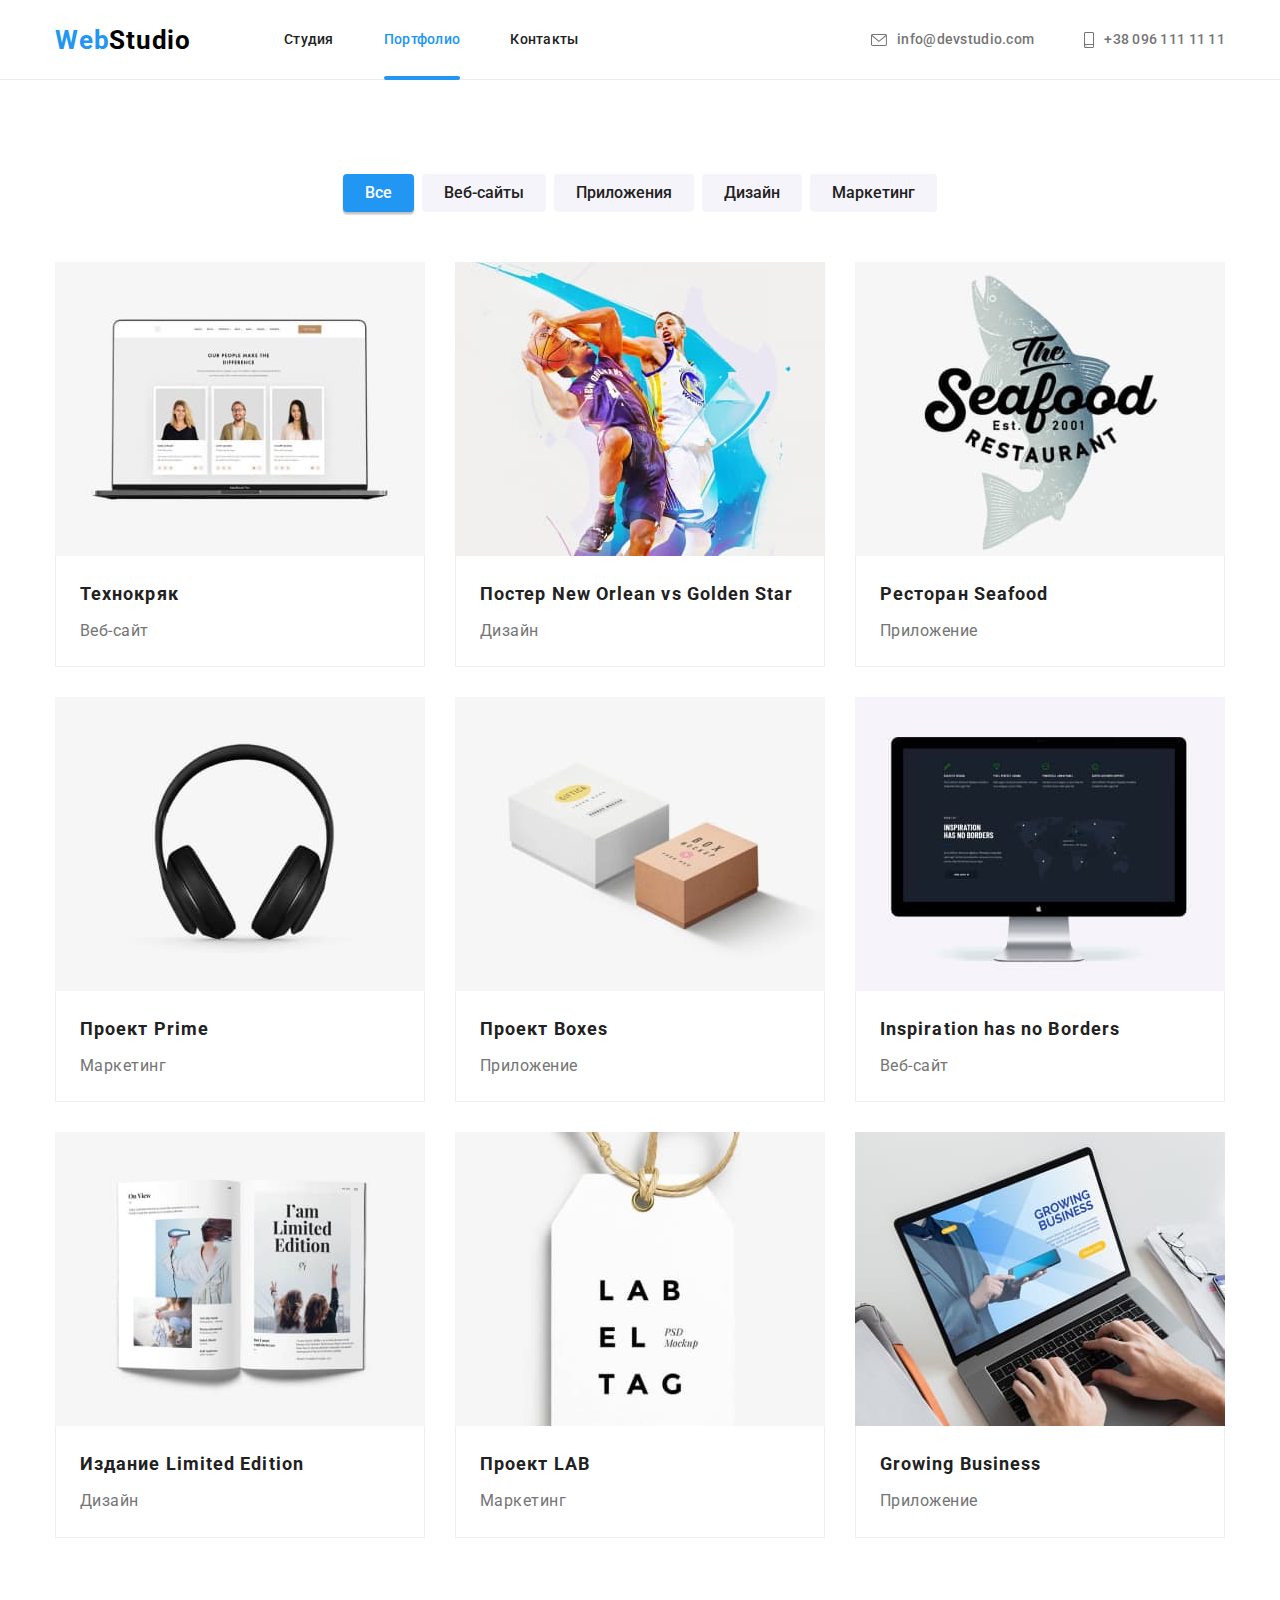
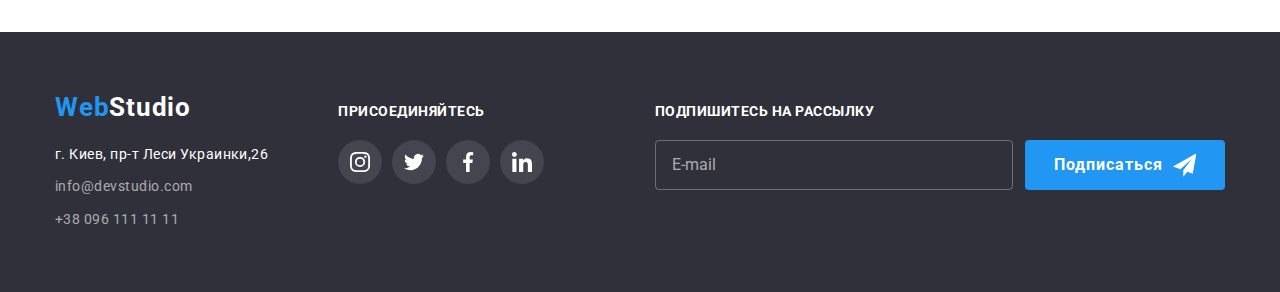
==== commit 41445adf: "поправка формата картинок" ====
--- a/portfolio.html
+++ b/portfolio.html
@@ -179,12 +179,33 @@
             <li class="works__item">
               <a class="product link" href="">
                 <div class="product__thumb">
-                  <img
-                    src="./images/portfol-1.jpg"
-                    alt="ноутбук с вебсайтом"
-                    width="370"
-                    height="294"
-                  />
+                  <picture>
+                    <source
+                      media="(min-width: 1200px)"
+                      srcset="
+                        ./images/portfolio/card-1/card-1-desktop/card-1-desktop.jpg    1x,
+                        ./images/portfolio/card-1/card-1-desktop/card-1-desktop@2x.jpg 2x
+                      "
+                    />
+                    <source
+                      media="(min-width: 768px)"
+                      srcset="
+                        ./images/portfolio/card-1/card-1-tablet/card-1-tablet.jpg    1x,
+                        ./images/portfolio/card-1/card-1-tablet/card-1-tablet@2x.jpg 2x
+                      "
+                    />
+                    <source
+                      media="(max-width: 767px)"
+                      srcset="
+                        ./images/portfolio/card-1/card-1-mob/card-1-mob.jpg    1x,
+                        ./images/portfolio/card-1/card-1-mob/card-1-mob@2x.jpg 2x
+                      "
+                    />
+                    <img
+                      src="./images/portfolio/card-1/card-1-mob/card-1-mob.jpg"
+                      alt="ноутбук с вебсайтом"
+                    />
+                  </picture>
 
                   <div class="product__overlay">
                     <p class="product__info">
@@ -205,7 +226,34 @@
             <li class="works__item">
               <a class="product link" href="">
                 <div class="product__thumb">
-                  <img src="./images/portfol-2.jpg" alt="баскетболисты" width="370" height="294" />
+                  <picture>
+                    <source
+                      media="(min-width: 1200px)"
+                      srcset="
+                        ./images/portfolio/card-2/card-2-desktop/card-2-desktop.jpg    1x,
+                        ./images/portfolio/card-2/card-2-desktop/card-2-desktop@2x.jpg 2x
+                      "
+                    />
+                    <source
+                      media="(min-width: 768px)"
+                      srcset="
+                        ./images/portfolio/card-2/card-2-tablet/card-2-tablet.jpg    1x,
+                        ./images/portfolio/card-2/card-2-tablet/card-2-tablet@2x.jpg 2x
+                      "
+                    />
+                    <source
+                      media="(max-width: 767px)"
+                      srcset="
+                        ./images/portfolio/card-2/card-2-mob/card-2-mob.jpg    1x,
+                        ./images/portfolio/card-2/card-2-mob/card-2-mob@2x.jpg 2x
+                      "
+                    />
+                    <img
+                      src="./images/portfolio/card-2/card-2-mob/card-2-mob.jpg"
+                      alt="баскетболисты"
+                    />
+                  </picture>
+
                   <div class="product__overlay">
                     <p class="product__info">
                       Lorem ipsum dolor sit amet consectetur adipisicing elit. Explicabo aliquam
@@ -228,7 +276,34 @@
             <li class="works__item">
               <a class="product link" href="">
                 <div class="product__thumb">
-                  <img src="./images/portfol-3.jpg" alt="лого с рыбой" width="370" height="294" />
+                  <picture>
+                    <source
+                      media="(min-width: 1200px)"
+                      srcset="
+                        ./images/portfolio/card-3/card-3-desktop/card-3-desktop.jpg    1x,
+                        ./images/portfolio/card-3/card-3-desktop/card-3-desktop@2x.jpg 2x
+                      "
+                    />
+                    <source
+                      media="(min-width: 768px)"
+                      srcset="
+                        ./images/portfolio/card-3/card-3-tablet/card-3-tablet.jpg    1x,
+                        ./images/portfolio/card-3/card-3-tablet/card-3-tablet@2x.jpg 2x
+                      "
+                    />
+                    <source
+                      media="(max-width: 767px)"
+                      srcset="
+                        ./images/portfolio/card-3/card-3-mob/card-3-mob.jpg    1x,
+                        ./images/portfolio/card-3/card-3-mob/card-3-mob@2x.jpg 2x
+                      "
+                    />
+                    <img
+                      src="./images/portfolio/card-3/card-3-mob/card-3-mob.jpg"
+                      alt="лого с рыбой"
+                    />
+                  </picture>
+
                   <div class="product__overlay">
                     <p class="product__info">
                       Lorem ipsum dolor sit amet consectetur adipisicing elit. Explicabo aliquam
@@ -249,7 +324,31 @@
             <li class="works__item">
               <a class="product link" href="">
                 <div class="product__thumb">
-                  <img src="./images/portfol-4.jpg" alt="наушники" width="370" height="294" />
+                  <picture>
+                    <source
+                      media="(min-width: 1200px)"
+                      srcset="
+                        ./images/portfolio/card-4/card-4-desktop/card-4-desktop.jpg    1x,
+                        ./images/portfolio/card-4/card-4-desktop/card-4-desktop@2x.jpg 2x
+                      "
+                    />
+                    <source
+                      media="(min-width: 768px)"
+                      srcset="
+                        ./images/portfolio/card-4/card-4-tablet/card-4-tablet.jpg    1x,
+                        ./images/portfolio/card-4/card-4-tablet/card-4-tablet@2x.jpg 2x
+                      "
+                    />
+                    <source
+                      media="(max-width: 767px)"
+                      srcset="
+                        ./images/portfolio/card-4/card-4-mob/card-4-mob.jpg    1x,
+                        ./images/portfolio/card-4/card-4-mob/card-4-mob@2x.jpg 2x
+                      "
+                    />
+                    <img src="./images/portfolio/card-4/card-4-mob/card-4-mob.jpg" alt="наушники" />
+                  </picture>
+
                   <div class="product__overlay">
                     <p class="product__info">
                       Lorem ipsum dolor sit amet consectetur adipisicing elit. Explicabo aliquam
@@ -270,7 +369,34 @@
             <li class="works__item">
               <a class="product link" href="">
                 <div class="product__thumb">
-                  <img src="./images/portfol-5.jpg" alt="две коробки" width="370" height="294" />
+                  <picture>
+                    <source
+                      media="(min-width: 1200px)"
+                      srcset="
+                        ./images/portfolio/card-5/card-5-desktop/card-5-desktop.jpg    1x,
+                        ./images/portfolio/card-5/card-5-desktop/card-5-desktop@2x.jpg 2x
+                      "
+                    />
+                    <source
+                      media="(min-width: 768px)"
+                      srcset="
+                        ./images/portfolio/card-5/card-5-tablet/card-5-tablet.jpg    1x,
+                        ./images/portfolio/card-5/card-5-tablet/card-5-tablet@2x.jpg 2x
+                      "
+                    />
+                    <source
+                      media="(max-width: 767px)"
+                      srcset="
+                        ./images/portfolio/card-5/card-5-mob/card-5-mob.jpg    1x,
+                        ./images/portfolio/card-5/card-5-mob/card-5-mob@2x.jpg 2x
+                      "
+                    />
+                    <img
+                      src="./images/portfolio/card-5/card-5-mob/card-5-mob.jpg"
+                      alt="две коробки"
+                    />
+                  </picture>
+
                   <div class="product__overlay">
                     <p class="product__info">
                       Lorem ipsum dolor sit amet consectetur adipisicing elit. Explicabo aliquam
@@ -291,12 +417,34 @@
             <li class="works__item">
               <a class="product link" href="">
                 <div class="product__thumb">
-                  <img
-                    src="./images/portfol-6.jpg"
-                    alt="монитор компьютера"
-                    width="370"
-                    height="294"
-                  />
+                  <picture>
+                    <source
+                      media="(min-width: 1200px)"
+                      srcset="
+                        ./images/portfolio/card-6/card-6-desktop/card-6-desktop.jpg    1x,
+                        ./images/portfolio/card-6/card-6-desktop/card-6-desktop@2x.jpg 2x
+                      "
+                    />
+                    <source
+                      media="(min-width: 768px)"
+                      srcset="
+                        ./images/portfolio/card-6/card-6-tablet/card-6-tablet.jpg    1x,
+                        ./images/portfolio/card-6/card-6-tablet/card-6-tablet@2x.jpg 2x
+                      "
+                    />
+                    <source
+                      media="(max-width: 767px)"
+                      srcset="
+                        ./images/portfolio/card-6/card-6-mob/card-6-mob.jpg    1x,
+                        ./images/portfolio/card-6/card-6-mob/card-6-mob@2x.jpg 2x
+                      "
+                    />
+                    <img
+                      src="./images/portfolio/card-6/card-6-mob/card-6-mob.jpg"
+                      alt="монитор компьютера"
+                    />
+                  </picture>
+
                   <div class="product__overlay">
                     <p class="product__info">
                       Lorem ipsum dolor sit amet consectetur adipisicing elit. Explicabo aliquam
@@ -316,12 +464,34 @@
             <li class="works__item">
               <a class="product link" href="">
                 <div class="product__thumb">
-                  <img
-                    src="./images/portfol-7.jpg"
-                    alt="развернутая книга"
-                    width="370"
-                    height="294"
-                  />
+                  <picture>
+                    <source
+                      media="(min-width: 1200px)"
+                      srcset="
+                        ./images/portfolio/card-7/card-7-desktop/card-7-desktop.jpg    1x,
+                        ./images/portfolio/card-7/card-7-desktop/card-7-desktop@2x.jpg 2x
+                      "
+                    />
+                    <source
+                      media="(min-width: 768px)"
+                      srcset="
+                        ./images/portfolio/card-7/card-7-tablet/card-7-tablet.jpg    1x,
+                        ./images/portfolio/card-7/card-7-tablet/card-7-tablet@2x.jpg 2x
+                      "
+                    />
+                    <source
+                      media="(max-width: 767px)"
+                      srcset="
+                        ./images/portfolio/card-7/card-7-mob/card-7-mob.jpg    1x,
+                        ./images/portfolio/card-7/card-7-mob/card-7-mob@2x.jpg 2x
+                      "
+                    />
+                    <img
+                      src="./images/portfolio/card-7/card-7-mob/card-7-mob.jpg"
+                      alt="развернутая книга"
+                    />
+                  </picture>
+
                   <div class="product__overlay">
                     <p class="product__info">
                       Lorem ipsum dolor sit amet consectetur adipisicing elit. Explicabo aliquam
@@ -341,7 +511,34 @@
             <li class="works__item">
               <a class="product link" href="">
                 <div class="product__thumb">
-                  <img src="./images/portfol-8.jpg" alt="бирка с лого" width="370" height="294" />
+                  <picture>
+                    <source
+                      media="(min-width: 1200px)"
+                      srcset="
+                        ./images/portfolio/card-8/card-8-desktop/card-8-desktop.jpg    1x,
+                        ./images/portfolio/card-8/card-8-desktop/card-8-desktop@2x.jpg 2x
+                      "
+                    />
+                    <source
+                      media="(min-width: 768px)"
+                      srcset="
+                        ./images/portfolio/card-8/card-8-tablet/card-8-tablet.jpg    1x,
+                        ./images/portfolio/card-8/card-8-tablet/card-8-tablet@2x.jpg 2x
+                      "
+                    />
+                    <source
+                      media="(max-width: 767px)"
+                      srcset="
+                        ./images/portfolio/card-8/card-8-mob/card-8-mob.jpg    1x,
+                        ./images/portfolio/card-8/card-8-mob/card-8-mob@2x.jpg 2x
+                      "
+                    />
+                    <img
+                      src="./images/portfolio/card-8/card-8-mob/card-8-mob.jpg"
+                      alt="бирка с лого"
+                    />
+                  </picture>
+
                   <div class="product__overlay">
                     <p class="product__info">
                       Lorem ipsum dolor sit amet consectetur adipisicing elit. Explicabo aliquam
@@ -361,12 +558,34 @@
             <li class="works__item">
               <a class="product link" href="">
                 <div class="product__thumb">
-                  <img
-                    src="./images/portfol-9.jpg"
-                    alt="открытый ноутбук с руками"
-                    width="370"
-                    height="294"
-                  />
+                  <picture>
+                    <source
+                      media="(min-width: 1200px)"
+                      srcset="
+                        ./images/portfolio/card-9/card-9-desktop/card-9-desktop.jpg    1x,
+                        ./images/portfolio/card-9/card-9-desktop/card-9-desktop@2x.jpg 2x
+                      "
+                    />
+                    <source
+                      media="(min-width: 768px)"
+                      srcset="
+                        ./images/portfolio/card-9/card-9-tablet/card-9-tablet.jpg    1x,
+                        ./images/portfolio/card-9/card-9-tablet/card-9-tablet@2x.jpg 2x
+                      "
+                    />
+                    <source
+                      media="(max-width: 767px)"
+                      srcset="
+                        ./images/portfolio/card-9/card-9-mob/card-9-mob.jpg    1x,
+                        ./images/portfolio/card-9/card-9-mob/card-9-mob@2x.jpg 2x
+                      "
+                    />
+                    <img
+                      src="./images/portfolio/card-9/card-9-mob/card-9-mob.jpg"
+                      alt="открытый ноутбук с руками"
+                    />
+                  </picture>
+
                   <div class="product__overlay">
                     <p class="product__info">
                       Lorem ipsum dolor sit amet consectetur adipisicing elit. Explicabo aliquam
--- a/css/main.min.css
+++ b/css/main.min.css
@@ -1 +1 @@
-body{background-color:#fff;color:#757575;font-family:"Roboto",sans-serif;letter-spacing:.03em}h1,h2,h3,ul,p{margin:0}img{display:block;max-width:100%;height:auto}.link{text-decoration:none}.list{padding:0;margin:0;list-style:none}.visually-hidden{position:absolute;width:1px;height:1px;margin:-1px;border:0;padding:0;clip:rect(0 0 0 0);overflow:hidden}.no-scroll{overflow:hidden}.works__button,.hero__button,.footer__button,.modal__button{display:inline-block;font-family:inherit;text-align:center;border:0;border-radius:4px;transition:background-color 250ms cubic-bezier(0.4, 0, 0.2, 1),color 250ms cubic-bezier(0.4, 0, 0.2, 1)}.conteiner{margin-left:auto;margin-right:auto;padding:0 15px}@media screen and (min-width: 480px){.conteiner{width:480px}}@media screen and (min-width: 768px){.conteiner{width:768px}}@media screen and (min-width: 1200px){.conteiner{width:1200px}}.networks{display:flex;justify-content:center}.networks__item:not(:last-child){margin-right:10px}.networks__link{display:flex;justify-content:center;align-items:center;width:44px;height:44px;border-radius:50%;transition:background-color 250ms cubic-bezier(0.4, 0, 0.2, 1)}.networks__link--fotter{background-color:rgba(255,255,255,.1)}.networks__link:hover,.networks__link:focus{background-color:#2196f3}.networks__icon{width:20px;height:20px}.networks__icon--footer{fill:#fff}.networks__icon--team{fill:#afb1b8;transition:fill 250ms cubic-bezier(0.4, 0, 0.2, 1)}.networks__link:hover .networks__icon--team,.networks__link:focus .networks__icon--team{fill:#fff}.logo{color:#2196f3;font-family:"Roboto",sans-serif;font-weight:700;font-size:24px;line-height:1.17;letter-spacing:.03em}@media screen and (min-width: 1200px){.logo{font-size:26px;line-height:1.19}}.nav__logo{padding:16px 0}@media screen and (min-width: 768px)and (max-width: 1199px){.nav__logo{padding:26px 0}}@media screen and (min-width: 768px)and (max-width: 1199px)and (min-width: 1200px){.nav__logo{padding:24px 0}}.logo__black{color:#000}.footer__logo{display:inline-block;margin-bottom:20px}.logo__white{color:#fff}.header{position:fixed;top:0;left:0;width:100%;min-height:60px;z-index:1;border-bottom:1px solid #ececec;background-color:#fff;font-weight:500;font-size:14px;line-height:1.14;letter-spacing:.02em}.header__conteiner{display:flex}.nav{display:flex;align-items:center}.nav__list{position:relative;display:none}@media screen and (min-width: 768px){.nav__list{display:flex;margin-left:88px}}@media screen and (min-width: 1200px){.nav__list{margin-left:93px}}.nav__link{display:none;padding:32px 0;color:#212121;transition:color 250ms cubic-bezier(0.4, 0, 0.2, 1)}@media screen and (min-width: 768px){.nav__link{display:block}}.nav__link--current{position:relative;color:#2196f3}.nav__link--current::after{position:absolute;left:0;bottom:-1px;display:inline-block;content:"";width:100%;height:4px;border-radius:2px;background-color:#2196f3}.nav__link:hover,.nav__link:focus{color:#2196f3}.nav__item{position:relative}.nav__item:not(:last-child){margin-right:50px}.contacts{display:none;margin-left:auto}@media screen and (min-width: 768px)and (max-width: 1199px){.contacts{display:block;padding:21px 0}.contacts__item:not(:last-child){margin-bottom:10px}}@media screen and (min-width: 1200px){.contacts{display:flex}.contacts__item:not(:last-child){margin-right:50px}}.contacts__link{display:flex;align-items:center;color:#757575;transition:color 250ms cubic-bezier(0.4, 0, 0.2, 1)}@media screen and (min-width: 1200px){.contacts__link{padding:32px 0}}.contacts__link:hover,.contacts__link:focus{color:#2196f3}.contacts__icon{display:inline-block;margin-right:10px;fill:#757575;transition:fill 250ms cubic-bezier(0.4, 0, 0.2, 1)}.contacts__link:hover .contacts__icon,.contacts__link:focus .contacts__icon{fill:#2196f3}.menu{position:fixed;top:0;left:0;width:100vw;height:100vh;z-index:5;background-color:#fff;transform:scale(1);transition:transform 250ms cubic-bezier(0.4, 0, 0.2, 1),visibility 250ms cubic-bezier(0.4, 0, 0.2, 1),opacity 250ms cubic-bezier(0.4, 0, 0.2, 1)}.menu.is-hidden{visibility:hidden;opacity:0;pointer-events:none;transform:scale(0.8)}.menu__conteiner{position:relative;padding:48px 40px;display:flex;flex-direction:column;height:100%;justify-content:space-between;overflow:scroll}@media screen and (min-width: 768px){.menu{display:none}}.menu-button{display:none;margin-left:auto;background-color:rgba(0,0,0,0);border:none;cursor:pointer}@media screen and (max-width: 767px){.menu-button{display:block}}.menu-button--close{position:absolute;top:0;right:0}.menu-button__icon{transition:fill 250ms cubic-bezier(0.4, 0, 0.2, 1)}.menu-button:hover .menu-button__icon{fill:#2196f3}.menu-nav__item:not(:last-child){margin-bottom:32px}.menu-nav__link{font-weight:500;font-size:40px;line-height:1.18;color:#212121;transition:color 250ms cubic-bezier(0.4, 0, 0.2, 1)}.menu-nav__link--current{color:#2196f3}.menu-nav__link:hover,.menu-nav__link:focus{color:#2196f3}.menu-contacts{margin-bottom:64px}.menu-contacts__item:not(:last-child){margin-bottom:32px}.menu-contacts__link{font-size:24px;line-height:1.17;color:#757575;transition:color 250ms cubic-bezier(0.4, 0, 0.2, 1)}.menu-contacts__link--tel{font-weight:500;font-size:34px;line-height:1.18;color:#2196f3}.menu-links{display:flex}.menu-links__item:not(:last-child){margin-right:20px}.menu-links__item{position:relative;font-weight:500;font-size:18px;line-height:1.22;color:#2196f3;cursor:pointer}.menu-links__link::after{position:absolute;right:-10px;display:inline-block;content:"";border:1px solid rgba(33,33,33,.2);height:22px}.hero{margin-left:auto;margin-right:auto;padding:118px 0;background-color:#c4c4c4;background-image:linear-gradient(to right, rgba(47, 48, 58, 0.4), rgba(47, 48, 58, 0.4)),url(../images/bg-img.jpg);background-position:cover;background-repeat:no-repeat;text-align:center}@media screen and (min-width: 1200px){.hero{padding:200px 0}}.hero__title{margin-left:auto;margin-right:auto;margin-bottom:30px;color:#fff;font-weight:900;font-size:26px;line-height:1.62;text-align:center;letter-spacing:.06em;text-transform:uppercase}@media screen and (min-width: 480px)and (max-width: 1199px){.hero__title{width:360px}}@media screen and (min-width: 1200px){.hero__title{width:696px;font-size:44px;line-height:1.5}}.section{padding:60px 0}@media screen and (min-width: 1200px){.section{padding:94px 0}}.section--padding{padding-top:0}.section--background{background-color:#f5f4fa}.section__title{margin-bottom:30px;color:#212121;font-weight:700;font-size:28px;line-height:1.18;text-align:center}@media screen and (min-width: 1200px){.section__title{margin-bottom:50px;font-size:36px;line-height:1.17}}.section__title--hidden{display:none}@media screen and (min-width: 1200px){.section__title--hidden{display:block}}@media screen and (min-width: 768px){.specifics{display:flex}}@media screen and (min-width: 768px)and (max-width: 1199px){.specifics{flex-wrap:wrap;margin-right:-30px;margin-bottom:-30px}}.specifics__item{max-width:100%}@media screen and (min-width: 768px)and (max-width: 1199px){.specifics__item{width:calc(50% - 30px);margin-right:30px;margin-bottom:30px}}@media screen and (min-width: 1200px){.specifics__item{max-width:270px}}@media screen and (max-width: 767px){.specifics__item:not(:last-child){margin-bottom:30px}}@media screen and (min-width: 1200px){.specifics__item:not(:last-child){margin-right:30px}}.specifics__box{display:flex;height:120px;margin-bottom:30px;background-color:#f5f4fa;border-radius:4px;justify-content:center;align-items:center}.specifics__icon{width:70px;height:70px}.specifics__caption{color:#212121;margin-bottom:10px;font-weight:700;font-size:14px;line-height:1.14;text-transform:uppercase}.specifics__text{font-size:14px;line-height:1.7}.features{display:none}@media screen and (min-width: 1200px){.features{display:flex}}.features__item:not(:last-child){margin-right:30px}.features__card{position:relative}.features__thumb{display:flex;position:absolute;bottom:0;width:100%;height:70px;justify-content:center;align-items:center;background-color:rgba(47,48,58,.8)}.features__caption{color:#fff;font-weight:700;font-size:14px;line-height:1.14;text-align:center;letter-spacing:.03em;text-transform:uppercase}@media screen and (min-width: 768px){.team{display:flex}}@media screen and (min-width: 768px)and (max-width: 1199px){.team{flex-wrap:wrap;margin-right:-30px;margin-bottom:-30px}}.team__item{max-width:100%;border-radius:0px 0px 4px 4px;background-color:#fff;box-shadow:0px 1px 3px rgba(0,0,0,.12),0px 1px 1px rgba(0,0,0,.14),0px 2px 1px rgba(0,0,0,.2)}@media screen and (min-width: 768px)and (max-width: 1199px){.team__item{width:calc(50% - 30px);margin-right:30px}}@media screen and (max-width: 1199px){.team__item{margin-bottom:30px}}@media screen and (min-width: 1200px){.team__item{width:1200px}.team__item:not(:last-child){margin-right:30px}}.team__card{padding:30px}.team__caption{color:#212121;margin-bottom:10px;font-weight:500;font-size:16px;line-height:1.19;text-align:center}.team__text{font-size:16px;line-height:1.19;text-align:center;margin-bottom:16px}.clients{display:flex}@media screen and (max-width: 1199px){.clients{flex-wrap:wrap;margin-right:-30px;margin-bottom:-30px}}@media screen and (max-width: 767px){.clients__item{width:calc(50% - 30px)}}@media screen and (min-width: 768px){.clients__item{width:calc(33.3333333333% - 30px)}}@media screen and (max-width: 1199px){.clients__item{margin-right:30px;margin-bottom:30px}}@media screen and (min-width: 1200px){.clients__item{width:170px}.clients__item:not(:last-child){margin-right:30px}}.clients__links{display:flex;justify-content:center;align-items:center;padding:16px 32px;border:1px solid #afb1b8;border-radius:4px;transition:border 250ms cubic-bezier(0.4, 0, 0.2, 1)}.clients__links:hover,.clients__links:focus{border:1px solid #2196f3}.clients__icon{fill:#afb1b8;transition:fill 250ms cubic-bezier(0.4, 0, 0.2, 1)}.clients__links:hover .clients__icon,.clients__links:focus .clients__icon{fill:#2196f3}.footer{padding-top:60px;padding-bottom:60px;background-color:#2f303a}@media screen and (max-width: 1199px){.footer__conteiner{text-align:center}}@media screen and (min-width: 1200px){.footer__conteiner{display:flex;align-items:baseline}}@media screen and (min-width: 768px){.footer__inner{display:flex;align-items:baseline}}@media screen and (min-width: 768px)and (max-width: 1199px){.footer__inner{justify-content:space-around}}@media screen and (max-width: 1199px){.footer__inner{margin-bottom:60px}}@media screen and (max-width: 767px){.address{margin-bottom:60px}}@media screen and (min-width: 1200px){.address{margin-right:70px}}.address__list{font-style:normal;font-size:14px;line-height:1.7}.address__item:not(:last-child){margin-bottom:8px}@media screen and (min-width: 1200px){.address__item:not(:last-child){margin-bottom:9px}}.address__link{color:rgba(255,255,255,.6);transition:color 250ms cubic-bezier(0.4, 0, 0.2, 1)}.address__link:hover,.address__link:hover{color:#2196f3}.address__link--map{color:#fff;transition:color 250ms cubic-bezier(0.4, 0, 0.2, 1)}.footer-links__caption{display:inline-block;margin-bottom:20px;color:#fff;font-weight:700;font-size:14px;line-height:1.14;text-transform:uppercase}.footer-form{display:flex;flex-direction:column}@media screen and (min-width: 1200px){.footer-form{width:570px;margin-left:auto}}.footer-form__titel{margin-bottom:20px;color:#fff;font-weight:700;font-size:14px;line-height:1.14;text-transform:uppercase}@media screen and (min-width: 768px)and (max-width: 1199px){.mailing{padding:0 160px}}@media screen and (min-width: 1200px){.mailing{display:flex;align-items:stretch}}.mailing__input{width:100%;padding:15px 16px;border:1px solid rgba(255,255,255,.3);border-radius:4px;background-color:rgba(0,0,0,0);color:rgba(255,255,255,.6)}@media screen and (max-width: 1199px){.mailing__input{margin-bottom:20px}}.mailing__input::-moz-placeholder{color:rgba(255,255,255,.6);font-size:16px;line-height:1.25px}.mailing__input:-ms-input-placeholder{color:rgba(255,255,255,.6);font-size:16px;line-height:1.25px}.mailing__input::placeholder{color:rgba(255,255,255,.6);font-size:16px;line-height:1.25px}.buttons{display:flex}@media screen and (max-width: 767px){.buttons{flex-wrap:wrap;margin-bottom:25px}}@media screen and (min-width: 768px){.buttons{margin-bottom:30px;justify-content:center}}@media screen and (min-width: 1200px){.buttons{margin-bottom:50px}}.buttons__item:not(:last-child){margin-right:8px}@media screen and (max-width: 767px){.buttons__item{margin-bottom:15px}}@media screen and (min-width: 768px){.works__list{display:flex;flex-wrap:wrap;margin-right:-30px;margin-bottom:-30px}}.works__item{margin-bottom:30px}@media screen and (min-width: 768px){.works__item{width:calc(50% - 30px);margin-right:30px}}@media screen and (min-width: 1200px){.works__item{width:calc(33.3333333333% - 30px);margin-right:30px}}.product{display:flex;flex-direction:column;height:100%;transition:box-shadow 250ms cubic-bezier(0.4, 0, 0.2, 1)}.product:hover,.product:focus{box-shadow:0px 4px 4px rgba(0,0,0,.25),0px 1px 1px rgba(0,0,0,.12),0px 4px 4px rgba(0,0,0,.06),1px 4px 6px rgba(0,0,0,.16)}.product__thumb{position:relative;overflow:hidden}.product__info{color:#fff;font-size:18px;line-height:1.56}.product__name{flex-grow:1;border:1px solid #eee;border-top:none;padding:20px 24px}.product__caption{color:#212121;margin-bottom:4px;font-weight:700;font-size:18px;line-height:2;letter-spacing:.06em}.product__text{color:#757575;font-style:normal;font-size:16px;line-height:1.9}.product__overlay{position:absolute;top:0;left:0;width:100%;height:100%;padding:63px 24px;background-color:rgba(33,150,243,.9);transition:transform 250ms cubic-bezier(0.4, 0, 0.2, 1),opacity 250ms cubic-bezier(0.4, 0, 0.2, 1);transform:translateY(100%);overflow:auto;opacity:0}.product:hover .product__overlay,.product:focus .product__overlay{transform:translateY(0);opacity:1}.hero__button,.footer__button,.modal__button{min-width:200px;padding:10px 32px;background-color:#2196f3;color:#fff;cursor:pointer;transition:background-color 250ms cubic-bezier(0.4, 0, 0.2, 1),color 250ms cubic-bezier(0.4, 0, 0.2, 1);font-weight:700;font-size:16px;line-height:1.9;letter-spacing:.06em}.hero__button:hover,.hero__button:focus,.footer__button:hover,.footer__button:focus,.modal__button:hover,.modal__button:focus{background-color:#188ce8;color:#fff}.footer__button{padding:10px 29px}@media screen and (min-width: 1200px){.footer__button{display:flex;align-items:center;margin-left:12px}}.button__icon{display:inline-block;width:24px;height:24px;margin-left:10px}.modal__button{box-shadow:0px 1px 3px rgba(0,0,0,.12),0px 1px 1px rgba(0,0,0,.14),0px 2px 1px rgba(0,0,0,.2)}.works__button{padding:6px 22px;background-color:#f5f4fa;color:#212121;cursor:pointer;transition:background-color 250ms cubic-bezier(0.4, 0, 0.2, 1),color 250ms cubic-bezier(0.4, 0, 0.2, 1),box-shadow 250ms cubic-bezier(0.4, 0, 0.2, 1);font-weight:500;font-size:16px;line-height:1.6}.works__button--current,.works__button:hover,.works__button:focus{background-color:#2196f3;color:#fff;box-shadow:0px 3px 1px rgba(0,0,0,.1),0px 1px 2px rgba(0,0,0,.08),0px 2px 2px rgba(0,0,0,.12)}.backdrop{position:fixed;top:0;left:0;width:100%;height:100%;z-index:2;background-color:rgba(0,0,0,.2);opacity:1;transition:opacity 250ms cubic-bezier(0.4, 0, 0.2, 1),visibility 250ms cubic-bezier(0.4, 0, 0.2, 1);overflow:scroll}.backdrop.is-hidden{visibility:hidden;opacity:0;pointer-events:none}.backdrop-button{position:absolute;top:8px;right:8px;display:flex;justify-content:center;align-items:center;margin:0;padding:0;width:30px;height:30px;border-radius:50%;border:1px solid rgba(0,0,0,.1);background-color:#fff;cursor:pointer}.backdrop-button__icon{width:18px;height:18px;transition:fill 250ms cubic-bezier(0.4, 0, 0.2, 1)}.backdrop-button:hover .backdrop-button__icon{fill:#2196f3}.modal{position:absolute;top:93px;left:50%;padding:40px;border-radius:4px;background-color:#fff;box-shadow:0px 1px 3px rgba(0,0,0,.12),0px 1px 1px rgba(0,0,0,.14),0px 2px 1px rgba(0,0,0,.2);transform:translate(-50%) scale(1);transition:transform 250ms cubic-bezier(0.4, 0, 0.2, 1)}@media screen and (max-width: 479px){.modal{width:95vw}}@media screen and (min-width: 480px){.modal{width:450px}}@media screen and (min-width: 768px){.modal{top:50%;transform:translate(-50%, -50%) scale(1)}}@media screen and (min-width: 1200px){.modal{width:528px}}.backdrop.is-hidden+.modal{transform:translate(-50%, -50%) scale(1.1)}.modal-form{display:flex;flex-direction:column;align-items:center}.modal-form__titel{display:inline-block;margin-bottom:12px;color:#212121;font-weight:700;font-size:20px;line-height:1.15;text-align:center}.modal-form__meta{display:flex;flex-direction:column;width:100%;margin-bottom:20px}.modal-form__field{display:flex;flex-direction:column;margin-bottom:10px}.modal-form__label{margin-bottom:4px;font-size:12px;line-height:1.17;letter-spacing:.01em}.modal-form__inner{position:relative}.modal-form__input{width:100%;padding:11px 12px;padding-left:42px;height:40px;border:1px solid rgba(33,33,33,.2);border-radius:4px;outline:0px;transition:border 250ms cubic-bezier(0.4, 0, 0.2, 1);font-size:12px;line-height:1.17;letter-spacing:.01em}.modal-form__input:hover,.modal-form__input:focus{border:1px solid #2196f3;cursor:pointer}.modal-form__icon{position:absolute;bottom:0;left:12px;top:50%;transform:translateY(-50%);transition:fill 250ms cubic-bezier(0.4, 0, 0.2, 1)}.modal-form__input:hover+.modal-form__icon,.modal-form__input:focus+.modal-form__icon{fill:#2196f3;cursor:pointer}.modal-form__comment{display:flex;flex-direction:column}.modal-form__textarea{padding:12px 16px;width:100%;height:120px;border:1px solid rgba(33,33,33,.2);border-radius:4px;resize:none;outline:0px;font-size:12px;line-height:1.17;letter-spacing:.01em}.modal-form__textarea:hover,.modal-form__textarea:focus{border:1px solid #2196f3;cursor:pointer}.modal-form__textarea::-moz-placeholder{color:rgba(117,117,117,.5);font-size:12px;line-height:1.17;letter-spacing:.01em}.modal-form__textarea:-ms-input-placeholder{color:rgba(117,117,117,.5);font-size:12px;line-height:1.17;letter-spacing:.01em}.modal-form__textarea::placeholder{color:rgba(117,117,117,.5);font-size:12px;line-height:1.17;letter-spacing:.01em}.policy{display:inline-flex;align-items:center;margin-bottom:30px}.policy__label{display:inline-flex;align-items:center;cursor:pointer}.policy__text{font-size:14px;line-height:1.71}.policy__link{margin-left:3px;color:#2196f3;font-size:14px;line-height:1.71;-webkit-text-decoration-line:underline;text-decoration-line:underline}.checkbox{position:absolute;width:1px;height:1px;margin:-1px;border:0;padding:0;clip:rect(0 0 0 0);overflow:hidden}.policy__icon{display:inline-block;width:16px;height:15px;margin-right:7px;background-image:url(../images/icon-check-1.svg);background-repeat:no-repeat;background-size:contain;background-position:center}.checkbox:checked+.policy__icon{background-image:url(../images/icon-check-2.svg);background-repeat:no-repeat;background-size:contain;background-position:center}/*# sourceMappingURL=main.min.css.map */+body{padding-top:60px;background-color:#fff;color:#757575;font-family:"Roboto",sans-serif;letter-spacing:.03em}@media screen and (min-width: 768px){body{padding-top:80px}}h1,h2,h3,ul,p{margin:0}img{display:block;max-width:100%;height:auto}.link{text-decoration:none}.list{padding:0;margin:0;list-style:none}.visually-hidden{position:absolute;width:1px;height:1px;margin:-1px;border:0;padding:0;clip:rect(0 0 0 0);overflow:hidden}.no-scroll{overflow:hidden}.works__button,.hero__button,.footer__button,.modal__button{display:inline-block;font-family:inherit;text-align:center;border:0;border-radius:4px;transition:background-color 250ms cubic-bezier(0.4, 0, 0.2, 1),color 250ms cubic-bezier(0.4, 0, 0.2, 1)}.conteiner{margin-left:auto;margin-right:auto;padding:0 15px}@media screen and (min-width: 480px){.conteiner{max-width:480px}}@media screen and (min-width: 768px){.conteiner{max-width:768px}}@media screen and (min-width: 1200px){.conteiner{max-width:1200px}}.networks{display:flex;justify-content:center}.networks__item:not(:last-child){margin-right:10px}.networks__link{display:flex;justify-content:center;align-items:center;width:44px;height:44px;border-radius:50%;transition:background-color 250ms cubic-bezier(0.4, 0, 0.2, 1)}.networks__link--fotter{background-color:rgba(255,255,255,.1)}.networks__link:hover,.networks__link:focus{background-color:#2196f3}.networks__icon{width:20px;height:20px}.networks__icon--footer{fill:#fff}.networks__icon--team{fill:#afb1b8;transition:fill 250ms cubic-bezier(0.4, 0, 0.2, 1)}.networks__link:hover .networks__icon--team,.networks__link:focus .networks__icon--team{fill:#fff}.logo{color:#2196f3;font-family:"Roboto",sans-serif;font-weight:700;font-size:24px;line-height:1.17;letter-spacing:.03em}@media screen and (min-width: 1200px){.logo{font-size:26px;line-height:1.19}}.nav__logo{padding:16px 0}@media screen and (min-width: 768px)and (max-width: 1199px){.nav__logo{padding:26px 0}}@media screen and (min-width: 768px)and (max-width: 1199px)and (min-width: 1200px){.nav__logo{padding:24px 0}}.logo__black{color:#000}.footer__logo{display:inline-block;margin-bottom:20px}.logo__white{color:#fff}.header{position:fixed;top:0;left:0;width:100%;height:60px;z-index:1;border-bottom:1px solid #ececec;background-color:#fff;font-weight:500;font-size:14px;line-height:1.14;letter-spacing:.02em}@media screen and (min-width: 768px){.header{height:80px}}.header__conteiner{display:flex}.nav{display:flex;align-items:center}.nav__list{position:relative;display:none}@media screen and (min-width: 768px){.nav__list{display:flex;margin-left:88px}}@media screen and (min-width: 1200px){.nav__list{margin-left:93px}}.nav__link{display:none;padding:32px 0;color:#212121;transition:color 250ms cubic-bezier(0.4, 0, 0.2, 1)}@media screen and (min-width: 768px){.nav__link{display:block}}.nav__link--current{position:relative;color:#2196f3}.nav__link--current::after{position:absolute;left:0;bottom:2px;display:inline-block;content:"";width:100%;height:4px;border-radius:2px;background-color:#2196f3}@media screen and (min-width: 1200px){.nav__link--current::after{bottom:0}}.nav__link:hover,.nav__link:focus{color:#2196f3}.nav__item{position:relative}.nav__item:not(:last-child){margin-right:50px}.contacts{display:none;margin-left:auto}@media screen and (min-width: 768px)and (max-width: 1199px){.contacts{display:block;padding:21px 0}.contacts__item:not(:last-child){margin-bottom:10px}}@media screen and (min-width: 1200px){.contacts{display:flex}.contacts__item:not(:last-child){margin-right:50px}}.contacts__link{display:flex;align-items:center;color:#757575;transition:color 250ms cubic-bezier(0.4, 0, 0.2, 1)}@media screen and (min-width: 1200px){.contacts__link{padding:32px 0}}.contacts__link:hover,.contacts__link:focus{color:#2196f3}.contacts__icon{display:inline-block;margin-right:10px;fill:#757575;transition:fill 250ms cubic-bezier(0.4, 0, 0.2, 1)}.contacts__link:hover .contacts__icon,.contacts__link:focus .contacts__icon{fill:#2196f3}.menu{position:fixed;top:0;left:0;width:100vw;height:100vh;z-index:5;background-color:#fff;transform:scale(1);transition:transform 250ms cubic-bezier(0.4, 0, 0.2, 1),visibility 250ms cubic-bezier(0.4, 0, 0.2, 1),opacity 250ms cubic-bezier(0.4, 0, 0.2, 1)}.menu.is-hidden{visibility:hidden;opacity:0;pointer-events:none;transform:scale(0.8)}.menu__conteiner{position:relative;padding:48px 40px;display:flex;flex-direction:column;height:100%;justify-content:space-between;overflow:scroll}@media screen and (min-width: 768px){.menu{display:none}}.menu-button{display:none;margin-left:auto;background-color:rgba(0,0,0,0);border:none;cursor:pointer}@media screen and (max-width: 767px){.menu-button{display:block}}.menu-button--close{position:absolute;top:0;right:0}.menu-button__icon{transition:fill 250ms cubic-bezier(0.4, 0, 0.2, 1)}.menu-button:hover .menu-button__icon{fill:#2196f3}.menu-nav__item:not(:last-child){margin-bottom:32px}.menu-nav__link{font-weight:500;font-size:40px;line-height:1.18;color:#212121;transition:color 250ms cubic-bezier(0.4, 0, 0.2, 1)}.menu-nav__link--current{color:#2196f3}.menu-nav__link:hover,.menu-nav__link:focus{color:#2196f3}.menu-contacts{margin-bottom:64px}.menu-contacts__item:not(:last-child){margin-bottom:32px}.menu-contacts__link{font-size:24px;line-height:1.17;color:#757575;transition:color 250ms cubic-bezier(0.4, 0, 0.2, 1)}.menu-contacts__link--tel{font-weight:500;font-size:34px;line-height:1.18;color:#2196f3}.menu-links{display:flex}.menu-links__item:not(:last-child){margin-right:20px}.menu-links__item{position:relative;font-weight:500;font-size:18px;line-height:1.22;color:#2196f3;cursor:pointer}.menu-links__link::after{position:absolute;right:-10px;display:inline-block;content:"";border:1px solid rgba(33,33,33,.2);height:22px}.hero{max-width:480px;margin-left:auto;margin-right:auto;padding:118px 0;background-color:#c4c4c4;background-image:linear-gradient(to right, rgba(47, 48, 58, 0.4), rgba(47, 48, 58, 0.4)),url(../images/bg/bg-mobile/bg-mobile.jpg);background-position:center;background-size:cover;background-repeat:no-repeat;text-align:center}@media screen and (min-width: 1200px){.hero{padding:200px 0}}@media(min-device-pixel-ratio: 2),(-webkit-min-device-pixel-ratio: 2),(min-resolution: 192dpi),(min-resolution: 2dppx){.hero{background-image:linear-gradient(to right, rgba(47, 48, 58, 0.4), rgba(47, 48, 58, 0.4)),url(../images/bg/bg-mobile/bg-mobile@2x.jpg)}}@media screen and (min-width: 768px){.hero{max-width:768px;background-image:linear-gradient(to right, rgba(47, 48, 58, 0.4), rgba(47, 48, 58, 0.4)),url(../images/bg/bg-tablet/bg-tablet.jpg)}}@media screen and (min-width: 768px)and (min-device-pixel-ratio: 2),screen and (min-width: 768px)and (-webkit-min-device-pixel-ratio: 2),screen and (min-width: 768px)and (min-resolution: 192dpi),screen and (min-width: 768px)and (min-resolution: 2dppx){.hero{background-image:linear-gradient(to right, rgba(47, 48, 58, 0.4), rgba(47, 48, 58, 0.4)),url(../images/bg/bg-tablet/bg-tablet@2x.jpg)}}@media screen and (min-width: 1200px){.hero{max-width:1600px;padding:200px 0;background-image:linear-gradient(to right, rgba(47, 48, 58, 0.4), rgba(47, 48, 58, 0.4)),url(../images/bg/bg-desktop/bg-desktop.jpg)}}@media screen and (min-width: 1200px)and (min-device-pixel-ratio: 2),screen and (min-width: 1200px)and (-webkit-min-device-pixel-ratio: 2),screen and (min-width: 1200px)and (min-resolution: 192dpi),screen and (min-width: 1200px)and (min-resolution: 2dppx){.hero{background-image:linear-gradient(to right, rgba(47, 48, 58, 0.4), rgba(47, 48, 58, 0.4)),url(../images/bg/bg-desktop/bg-desktop@2x.jpg)}}.hero__title{margin-left:auto;margin-right:auto;margin-bottom:30px;color:#fff;font-weight:900;font-size:26px;line-height:1.62;text-align:center;letter-spacing:.06em;text-transform:uppercase}@media screen and (min-width: 480px)and (max-width: 1199px){.hero__title{width:360px}}@media screen and (min-width: 1200px){.hero__title{width:696px;font-size:44px;line-height:1.5}}.section{padding:60px 0}@media screen and (min-width: 1200px){.section{padding:94px 0}}.section--padding{padding-top:0}.section--background{background-color:#f5f4fa}@media screen and (max-width: 1199px){.section.section--padding{padding:0}}.section__title{margin-bottom:30px;color:#212121;font-weight:700;font-size:28px;line-height:1.18;text-align:center}@media screen and (min-width: 1200px){.section__title{margin-bottom:50px;font-size:36px;line-height:1.17}}.section__title--hidden{display:none}@media screen and (min-width: 1200px){.section__title--hidden{display:block}}@media screen and (min-width: 768px){.specifics{display:flex}}@media screen and (min-width: 768px)and (max-width: 1199px){.specifics{flex-wrap:wrap;margin-right:-30px;margin-bottom:-30px}}.specifics__item{max-width:100%}@media screen and (min-width: 768px)and (max-width: 1199px){.specifics__item{width:calc(50% - 30px);margin-right:30px;margin-bottom:30px}}@media screen and (min-width: 1200px){.specifics__item{max-width:270px}}@media screen and (max-width: 767px){.specifics__item:not(:last-child){margin-bottom:30px}}@media screen and (min-width: 1200px){.specifics__item:not(:last-child){margin-right:30px}}.specifics__box{display:flex;height:120px;margin-bottom:30px;background-color:#f5f4fa;border-radius:4px;justify-content:center;align-items:center}.specifics__icon{width:70px;height:70px}.specifics__caption{color:#212121;margin-bottom:10px;font-weight:700;font-size:14px;line-height:1.14;text-transform:uppercase}.specifics__text{font-size:14px;line-height:1.7}.features{display:none}@media screen and (min-width: 1200px){.features{display:flex}}.features__item:not(:last-child){margin-right:30px}.features__card{position:relative}.features__thumb{display:flex;position:absolute;bottom:0;width:100%;height:70px;justify-content:center;align-items:center;background-color:rgba(47,48,58,.8)}.features__caption{color:#fff;font-weight:700;font-size:14px;line-height:1.14;text-align:center;letter-spacing:.03em;text-transform:uppercase}@media screen and (min-width: 768px){.team{display:flex}}@media screen and (min-width: 768px)and (max-width: 1199px){.team{flex-wrap:wrap;margin-left:-30px;margin-top:-30px}}.team__item{max-width:100%;border-radius:0px 0px 4px 4px;background-color:#fff;box-shadow:0px 1px 3px rgba(0,0,0,.12),0px 1px 1px rgba(0,0,0,.14),0px 2px 1px rgba(0,0,0,.2)}@media screen and (max-width: 767px){.team__item:not(:last-child){margin-bottom:30px}}@media screen and (min-width: 768px)and (max-width: 1199px){.team__item{width:calc(50% - 30px);margin-left:30px;margin-top:30px}}@media screen and (min-width: 1200px){.team__item{width:1200px}.team__item:not(:last-child){margin-right:30px}}.team__card{padding:30px}.team__caption{color:#212121;margin-bottom:10px;font-weight:500;font-size:16px;line-height:1.19;text-align:center}.team__text{font-size:16px;line-height:1.19;text-align:center;margin-bottom:16px}@media screen and (min-width: 480px){.clients{display:flex}}@media screen and (min-width: 480px)and (max-width: 1199px){.clients{flex-wrap:wrap;margin-left:-30px;margin-top:-30px}}.clients__item{max-width:100%}@media screen and (max-width: 479px){.clients__item:not(:last-child){margin-bottom:30px}}@media screen and (min-width: 480px)and (max-width: 767px){.clients__item{width:calc(50% - 30px);margin-left:30px;margin-top:30px;margin-bottom:0}}@media screen and (min-width: 768px)and (max-width: 1199px){.clients__item{width:calc(33.3333333333% - 30px);margin-left:30px;margin-top:30px}}@media screen and (min-width: 1200px){.clients__item{width:170px}.clients__item:not(:last-child){margin-right:30px}}.clients__links{display:flex;justify-content:center;align-items:center;padding:16px 32px;border:1px solid #afb1b8;border-radius:4px;transition:border 250ms cubic-bezier(0.4, 0, 0.2, 1)}.clients__links:hover,.clients__links:focus{border:1px solid #2196f3}.clients__icon{fill:#afb1b8;transition:fill 250ms cubic-bezier(0.4, 0, 0.2, 1)}.clients__links:hover .clients__icon,.clients__links:focus .clients__icon{fill:#2196f3}.footer{padding-top:60px;padding-bottom:60px;background-color:#2f303a}@media screen and (max-width: 1199px){.footer__conteiner{text-align:center}}@media screen and (min-width: 1200px){.footer__conteiner{display:flex;align-items:baseline}}@media screen and (min-width: 768px){.footer__inner{display:flex;align-items:baseline}}@media screen and (min-width: 768px)and (max-width: 1199px){.footer__inner{justify-content:space-around}}@media screen and (max-width: 1199px){.footer__inner{margin-bottom:60px}}@media screen and (max-width: 767px){.address{margin-bottom:60px}}@media screen and (min-width: 1200px){.address{margin-right:70px}}.address__list{font-style:normal;font-size:14px;line-height:1.7}.address__item:not(:last-child){margin-bottom:8px}@media screen and (min-width: 1200px){.address__item:not(:last-child){margin-bottom:9px}}.address__link{color:rgba(255,255,255,.6);transition:color 250ms cubic-bezier(0.4, 0, 0.2, 1)}.address__link:hover,.address__link:hover{color:#2196f3}.address__link--map{color:#fff;transition:color 250ms cubic-bezier(0.4, 0, 0.2, 1)}.footer-links__caption{display:inline-block;margin-bottom:20px;color:#fff;font-weight:700;font-size:14px;line-height:1.14;text-transform:uppercase}.footer-form{display:flex;flex-direction:column}@media screen and (min-width: 1200px){.footer-form{width:570px;margin-left:auto}}.footer-form__titel{margin-bottom:20px;color:#fff;font-weight:700;font-size:14px;line-height:1.14;text-transform:uppercase}@media screen and (min-width: 768px)and (max-width: 1199px){.mailing{padding:0 160px}}@media screen and (min-width: 1200px){.mailing{display:flex;align-items:stretch}}.mailing__input{width:100%;height:50px;padding-left:16px;border:1px solid rgba(255,255,255,.3);border-radius:4px;background-color:rgba(0,0,0,0);color:rgba(255,255,255,.6)}@media screen and (max-width: 1199px){.mailing__input:focus{border:1px solid rgba(255,255,255,.3)}}@media screen and (max-width: 1199px){.mailing__input{margin-bottom:20px}}.mailing__input::-moz-placeholder{color:rgba(255,255,255,.6);font-size:16px;line-height:1.25px}.mailing__input:-ms-input-placeholder{color:rgba(255,255,255,.6);font-size:16px;line-height:1.25px}.mailing__input::placeholder{color:rgba(255,255,255,.6);font-size:16px;line-height:1.25px}.buttons{display:flex}@media screen and (max-width: 767px){.buttons{flex-wrap:wrap;margin-bottom:25px}}@media screen and (min-width: 768px){.buttons{margin-bottom:30px;justify-content:center}}@media screen and (min-width: 1200px){.buttons{margin-bottom:50px}}.buttons__item:not(:last-child){margin-right:8px}@media screen and (max-width: 767px){.buttons__item{margin-bottom:15px}}@media screen and (min-width: 768px){.works__list{display:flex;flex-wrap:wrap;margin-left:-30px;margin-top:-30px}}@media screen and (max-width: 767px){.works__item:not(:last-child){margin-bottom:30px}}@media screen and (min-width: 768px){.works__item{width:calc(50% - 30px);margin-left:30px;margin-top:30px}}@media screen and (min-width: 1200px){.works__item{width:calc(33.3333333333% - 30px)}}.product{display:flex;flex-direction:column;height:100%;transition:box-shadow 250ms cubic-bezier(0.4, 0, 0.2, 1)}.product:hover,.product:focus{box-shadow:0px 4px 4px rgba(0,0,0,.25),0px 1px 1px rgba(0,0,0,.12),0px 4px 4px rgba(0,0,0,.06),1px 4px 6px rgba(0,0,0,.16)}.product__thumb{position:relative;overflow:hidden}.product__info{color:#fff;font-size:18px;line-height:1.56}.product__name{flex-grow:1;border:1px solid #eee;border-top:none;padding:20px 24px}.product__caption{color:#212121;margin-bottom:4px;font-weight:700;font-size:18px;line-height:2;letter-spacing:.06em}.product__text{color:#757575;font-style:normal;font-size:16px;line-height:1.9}.product__overlay{position:absolute;top:0;left:0;width:100%;height:100%;padding:63px 24px;background-color:rgba(33,150,243,.9);transition:transform 250ms cubic-bezier(0.4, 0, 0.2, 1),opacity 250ms cubic-bezier(0.4, 0, 0.2, 1);transform:translateY(100%);overflow:auto;opacity:0}.product:hover .product__overlay,.product:focus .product__overlay{transform:translateY(0);opacity:1}.hero__button,.footer__button,.modal__button{min-width:200px;padding:10px 32px;background-color:#2196f3;color:#fff;cursor:pointer;transition:background-color 250ms cubic-bezier(0.4, 0, 0.2, 1),color 250ms cubic-bezier(0.4, 0, 0.2, 1);font-weight:700;font-size:16px;line-height:1.9;letter-spacing:.06em}.hero__button:hover,.hero__button:focus,.footer__button:hover,.footer__button:focus,.modal__button:hover,.modal__button:focus{background-color:#188ce8;color:#fff}.footer__button{padding:10px 29px}@media screen and (min-width: 1200px){.footer__button{display:flex;align-items:center;margin-left:12px}}.button__icon{display:inline-block;width:24px;height:24px;margin-left:10px}.modal__button{box-shadow:0px 1px 3px rgba(0,0,0,.12),0px 1px 1px rgba(0,0,0,.14),0px 2px 1px rgba(0,0,0,.2)}.works__button{padding:6px 22px;background-color:#f5f4fa;color:#212121;cursor:pointer;transition:background-color 250ms cubic-bezier(0.4, 0, 0.2, 1),color 250ms cubic-bezier(0.4, 0, 0.2, 1),box-shadow 250ms cubic-bezier(0.4, 0, 0.2, 1);font-weight:500;font-size:16px;line-height:1.6}.works__button--current,.works__button:hover,.works__button:focus{background-color:#2196f3;color:#fff;box-shadow:0px 3px 1px rgba(0,0,0,.1),0px 1px 2px rgba(0,0,0,.08),0px 2px 2px rgba(0,0,0,.12)}.backdrop{position:fixed;top:0;left:0;width:100%;height:100%;z-index:2;background-color:rgba(0,0,0,.2);opacity:1;transition:opacity 250ms cubic-bezier(0.4, 0, 0.2, 1),visibility 250ms cubic-bezier(0.4, 0, 0.2, 1);overflow:scroll}.backdrop.is-hidden{visibility:hidden;opacity:0;pointer-events:none}.backdrop-button{position:absolute;top:8px;right:8px;display:flex;justify-content:center;align-items:center;margin:0;padding:0;width:30px;height:30px;border-radius:50%;border:1px solid rgba(0,0,0,.1);background-color:#fff;cursor:pointer}.backdrop-button__icon{width:18px;height:18px;transition:fill 250ms cubic-bezier(0.4, 0, 0.2, 1)}.backdrop-button:hover .backdrop-button__icon{fill:#2196f3}.modal{position:absolute;top:50%;left:50%;padding:40px;border-radius:4px;background-color:#fff;box-shadow:0px 1px 3px rgba(0,0,0,.12),0px 1px 1px rgba(0,0,0,.14),0px 2px 1px rgba(0,0,0,.2);transform:translate(-50%, -50%) scale(1);transition:transform 250ms cubic-bezier(0.4, 0, 0.2, 1)}@media screen and (max-width: 479px){.modal{width:95vw}}@media screen and (min-width: 480px){.modal{width:450px}}@media screen and (min-width: 1200px){.modal{width:528px}}.backdrop.is-hidden+.modal{transform:translate(-50%, -50%) scale(1.1)}.modal-form{display:flex;flex-direction:column;align-items:center}.modal-form__titel{display:inline-block;margin-bottom:12px;color:#212121;font-weight:700;font-size:20px;line-height:1.15;text-align:center}.modal-form__meta{display:flex;flex-direction:column;width:100%;margin-bottom:20px}.modal-form__field{display:flex;flex-direction:column;margin-bottom:10px}.modal-form__label{margin-bottom:4px;font-size:12px;line-height:1.17;letter-spacing:.01em}.modal-form__inner{position:relative}.modal-form__input{width:100%;padding:11px 12px;padding-left:42px;height:40px;border:1px solid rgba(33,33,33,.2);border-radius:4px;outline:0px;transition:border 250ms cubic-bezier(0.4, 0, 0.2, 1);font-size:12px;line-height:1.17;letter-spacing:.01em}.modal-form__input:hover,.modal-form__input:focus{border:1px solid #2196f3;cursor:pointer}.modal-form__icon{position:absolute;bottom:0;left:12px;top:50%;transform:translateY(-50%);transition:fill 250ms cubic-bezier(0.4, 0, 0.2, 1)}.modal-form__input:hover+.modal-form__icon,.modal-form__input:focus+.modal-form__icon{fill:#2196f3;cursor:pointer}.modal-form__comment{display:flex;flex-direction:column}.modal-form__textarea{padding:12px 16px;width:100%;height:120px;border:1px solid rgba(33,33,33,.2);border-radius:4px;resize:none;outline:0px;font-size:12px;line-height:1.17;letter-spacing:.01em}.modal-form__textarea:hover,.modal-form__textarea:focus{border:1px solid #2196f3;cursor:pointer}.modal-form__textarea::-moz-placeholder{color:rgba(117,117,117,.5);font-size:12px;line-height:1.17;letter-spacing:.01em}.modal-form__textarea:-ms-input-placeholder{color:rgba(117,117,117,.5);font-size:12px;line-height:1.17;letter-spacing:.01em}.modal-form__textarea::placeholder{color:rgba(117,117,117,.5);font-size:12px;line-height:1.17;letter-spacing:.01em}.policy{display:flex;align-items:center;margin-bottom:30px}.policy__label{display:flex;align-items:center;cursor:pointer}.policy__text{font-size:12px;line-height:1.16}@media screen and (min-width: 480px){.policy__text{flex-shrink:0}}@media screen and (min-width: 1200px){.policy__text{font-size:14px;line-height:1.71}}.policy__link{margin-left:3px;color:#2196f3;font-size:12px;line-height:1.17;-webkit-text-decoration-line:underline;text-decoration-line:underline}@media screen and (min-width: 1200px){.policy__link{font-size:14px;line-height:1.71}}.checkbox{position:absolute;width:1px;height:1px;margin:-1px;border:0;padding:0;clip:rect(0 0 0 0);overflow:hidden}.policy__icon{display:inline-block;width:16px;height:15px;margin-right:7px;background-image:url(../images/icon-check-1.svg);background-repeat:no-repeat;background-size:contain;background-position:center}.checkbox:checked+.policy__icon{background-image:url(../images/icon-check-2.svg);background-repeat:no-repeat;background-size:contain;background-position:center}/*# sourceMappingURL=main.min.css.map */